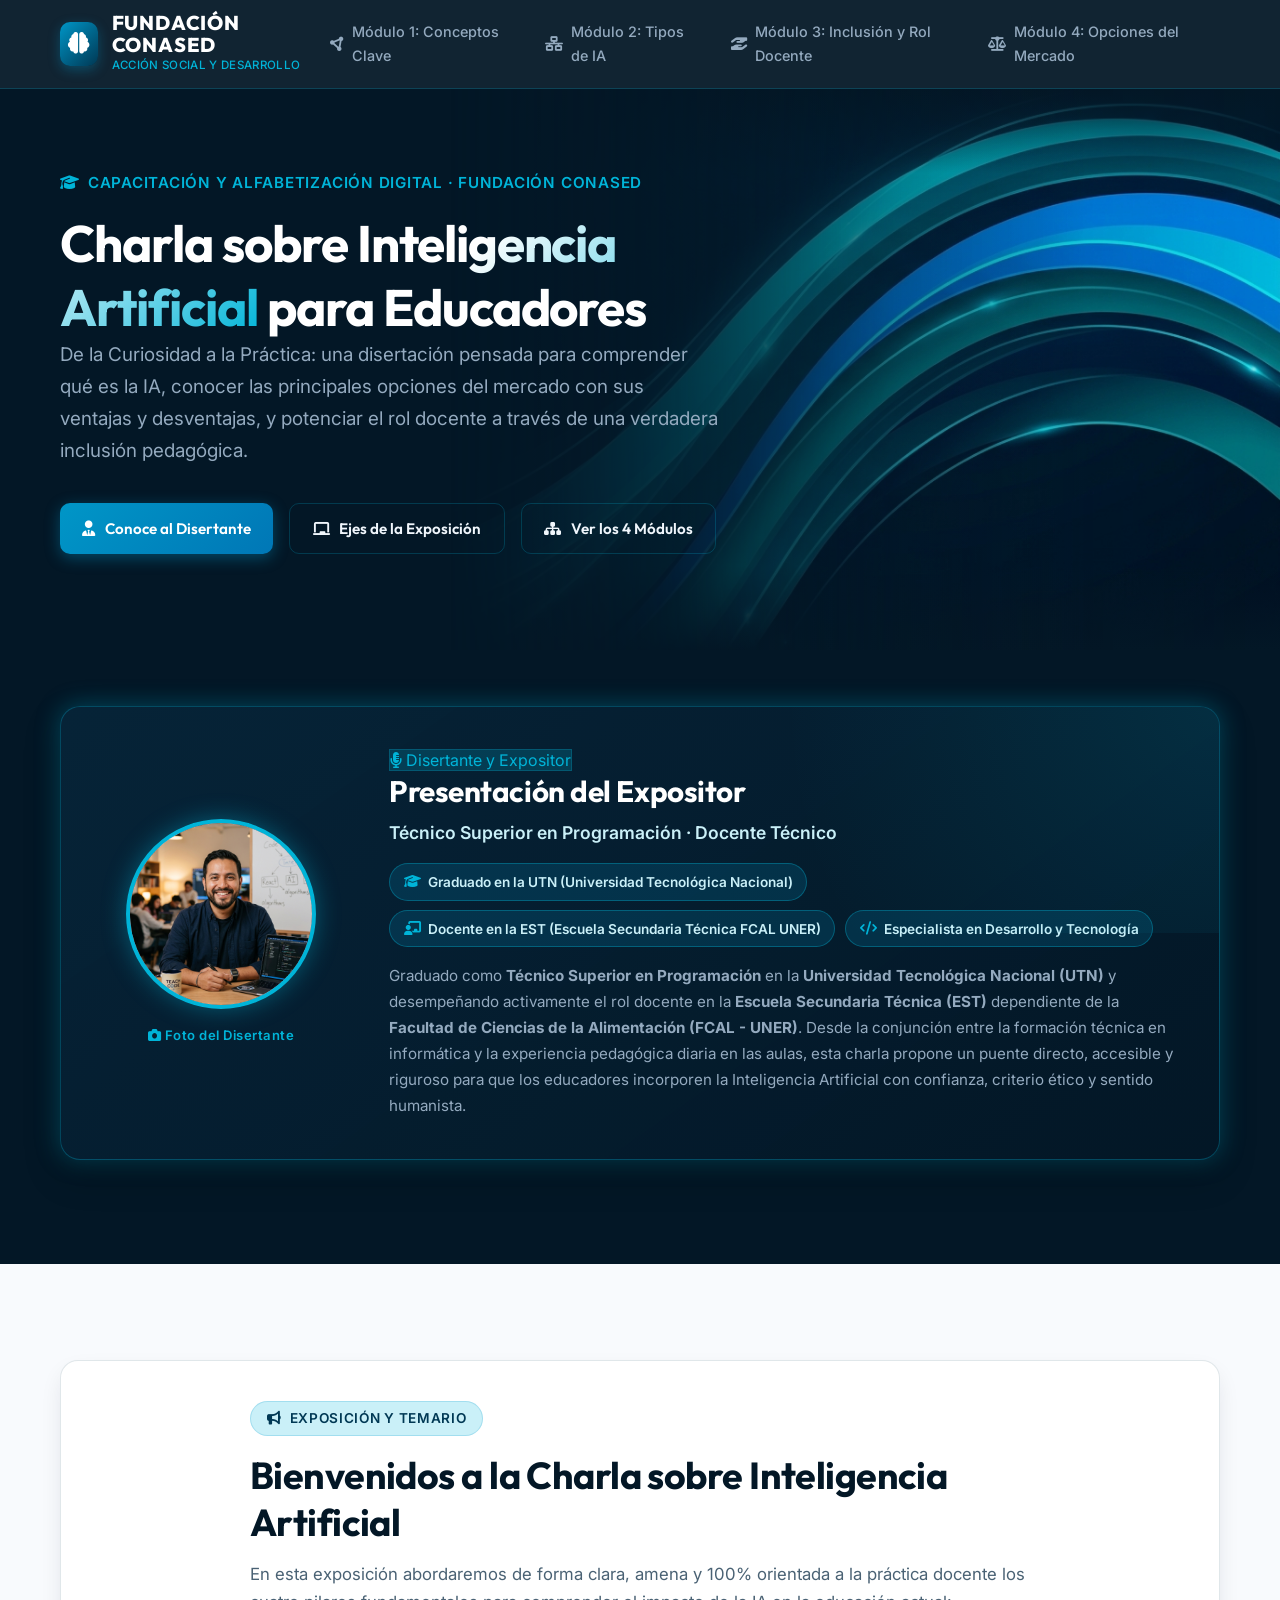
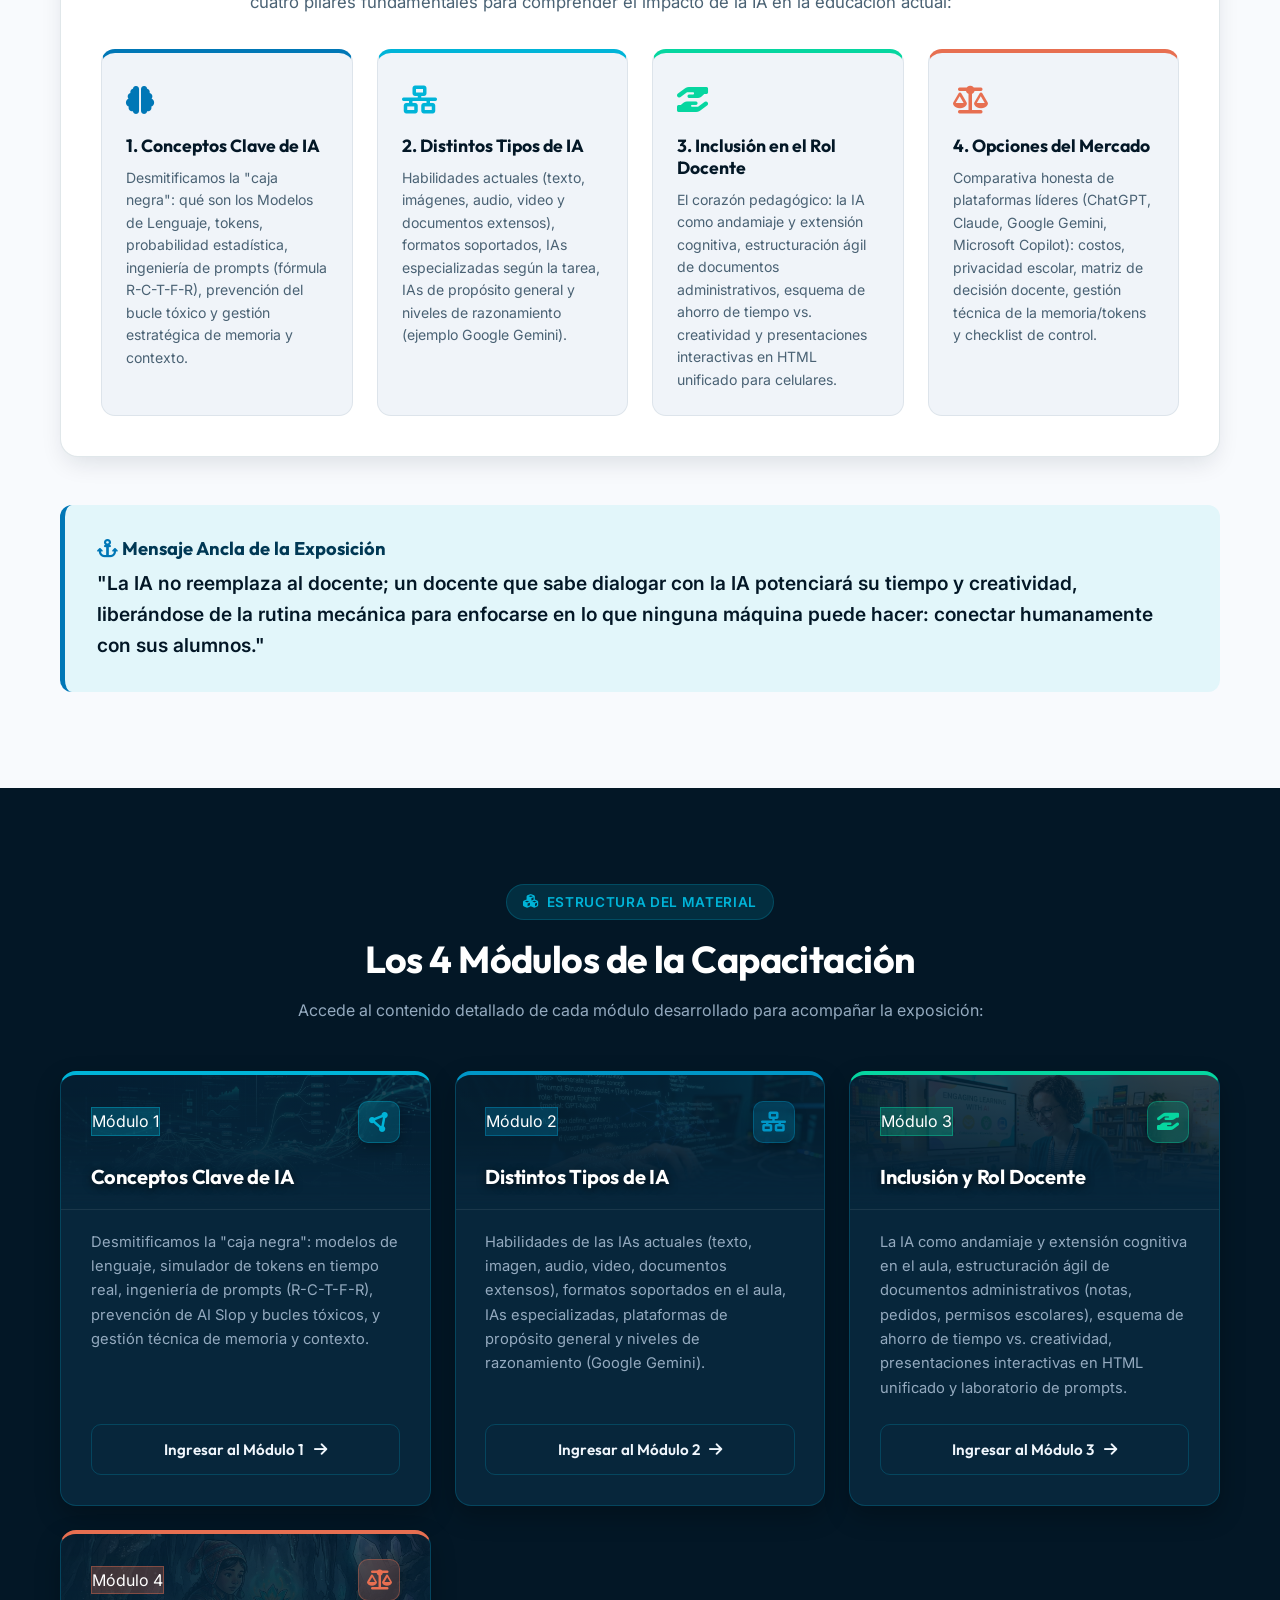
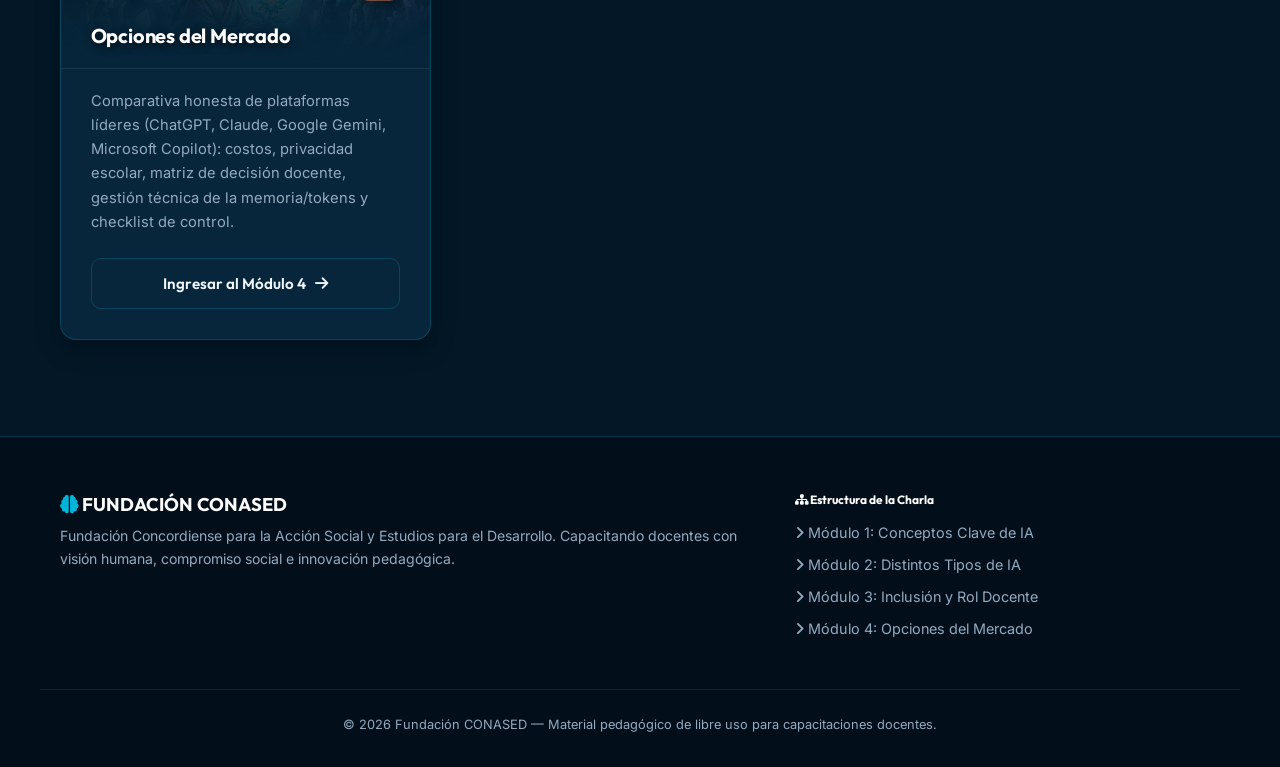
==== index.html @ 3853e62a "Initial commit: Conased Charlas IA - Plataforma y contenido de capacitacion docente" ====
<!DOCTYPE html>
<html lang="es">
<head>
  <meta charset="UTF-8">
  <meta name="viewport" content="width=device-width, initial-scale=1.0">
  <title>Charla sobre IA para Educadores | Fundación CONASED</title>
  <meta name="description" content="Charla sobre Inteligencia Artificial para Educadores: conceptos fundamentales, tipos de IA, opciones del mercado con ventajas y desventajas, y el rol docente en la inclusión digital.">
  
  <!-- Favicon SVG -->
  <link rel="icon" href="data:image/svg+xml,<svg xmlns=%22http://www.w3.org/2000/svg%22 viewBox=%220 0 100 100%22><text y=%22.9em%22 font-size=%2290%22>🧠</text></svg>">
  
  <!-- Font Awesome 6 -->
  <link rel="stylesheet" href="https://cdnjs.cloudflare.com/ajax/libs/font-awesome/6.5.1/css/all.min.css">
  
  <!-- Estilos Globales -->
  <link rel="stylesheet" href="css/styles.css">
</head>
<body>

  <!-- HEADER INSTITUCIONAL CONASED -->
  <header class="header-conased">
    <div class="container nav-wrapper">
      <a href="index.html" class="brand-conased" aria-label="Inicio Fundación CONASED">
        <div class="brand-logo-icon">
          <i class="fa-solid fa-brain"></i>
        </div>
        <div class="brand-text">
          <span class="brand-name">FUNDACIÓN CONASED</span>
          <span class="brand-sub">Acción Social y Desarrollo</span>
        </div>
      </a>

      <button class="mobile-nav-toggle" aria-label="Abrir menú de navegación" aria-expanded="false">
        <i class="fa-solid fa-bars"></i>
      </button>

      <nav>
        <ul class="nav-menu">
          <li>
            <a href="modulo1.html" class="nav-link">
              <i class="fa-solid fa-circle-nodes"></i> Módulo 1: Conceptos Clave
            </a>
          </li>
          <li>
            <a href="modulo2.html" class="nav-link">
              <i class="fa-solid fa-network-wired"></i> Módulo 2: Tipos de IA
            </a>
          </li>
          <li>
            <a href="modulo3.html" class="nav-link">
              <i class="fa-solid fa-hand-holding-hand"></i> Módulo 3: Inclusión y Rol Docente
            </a>
          </li>
          <li>
            <a href="modulo4.html" class="nav-link">
              <i class="fa-solid fa-scale-balanced"></i> Módulo 4: Opciones del Mercado
            </a>
          </li>
        </ul>
      </nav>
    </div>
  </header>

  <main>
    <!-- 1. HERO PRINCIPAL: BIENVENIDA A LA CHARLA SOBRE IA -->
    <section class="hero-section section-dark">
      <div class="hero-bg-fade" style="background-image: url('images/conased_hero_bg.jpg');" aria-hidden="true"></div>

      <div class="container">
        <div class="hero-content">
          <div class="tagline">
            <i class="fa-solid fa-graduation-cap"></i> Capacitación y Alfabetización Digital · Fundación CONASED
          </div>
          <h1>Charla sobre <span>Inteligencia Artificial</span> para Educadores</h1>
          <p class="lead">
            De la Curiosidad a la Práctica: una disertación pensada para comprender qué es la IA, conocer las principales opciones del mercado con sus ventajas y desventajas, y potenciar el rol docente a través de una verdadera inclusión pedagógica.
          </p>
          <div style="display: flex; gap: 1rem; flex-wrap: wrap;">
            <a href="#disertante" class="btn btn-primary">
              <i class="fa-solid fa-user-tie"></i> Conoce al Disertante
            </a>
            <a href="#bienvenida-charla" class="btn btn-outline">
              <i class="fa-solid fa-chalkboard"></i> Ejes de la Exposición
            </a>
            <a href="#modulos" class="btn btn-outline">
              <i class="fa-solid fa-sitemap"></i> Ver los 4 Módulos
            </a>
          </div>
        </div>
      </div>
    </section>

    <!-- 2. PRESENTACIÓN DEL DISERTANTE (SECCIÓN OSCURA / CONTRASTE ELEGANTE) -->
    <section id="disertante" class="section section-dark" style="padding-top: 3.5rem; padding-bottom: 3.5rem;">
      <div class="container">
        <div class="speaker-card">
          <div class="speaker-grid">
            <!-- Columna Izquierda: Avatar Circular con espacio para foto -->
            <div class="avatar-wrapper">
              <div class="avatar-circle">
                <!-- ======================================================= -->
                <!-- ESPACIO PARA FOTO: Guarda tu imagen como 'images/disertante.jpg' -->
                <!-- o actualiza la ruta en el atributo src de la etiqueta img -->
                <!-- ======================================================= -->
                <img src="images/disertante.jpg" alt="Foto del Disertante" class="avatar-img" onerror="this.style.display='none'; this.nextElementSibling.style.display='flex';">
                
                <!-- Fallback estilizado cuando aún no se ha colocado el archivo de foto -->
                <div class="avatar-placeholder" style="display: none;">
                  <i class="fa-solid fa-user-tie"></i>
                  <span>Tu Foto Aquí</span>
                </div>
              </div>
              <span style="font-size: 0.82rem; color: var(--conased-cyan-bright); font-weight: 600; letter-spacing: 0.5px;">
                <i class="fa-solid fa-camera"></i> Foto del Disertante
              </span>
            </div>

            <!-- Columna Derecha: Datos y Perfil Profesional -->
            <div>
              <span class="badge-tag" style="background: rgba(0, 180, 216, 0.2); color: var(--conased-cyan-bright); margin-bottom: 0.75rem;">
                <i class="fa-solid fa-microphone-lines"></i> Disertante y Expositor
              </span>
              <h2 style="color: #ffffff; font-size: 1.85rem; margin-bottom: 0.5rem;">
                Presentación del Expositor
              </h2>
              <p style="font-size: 1.1rem; color: #caf0f8; font-weight: 600; margin-bottom: 0.85rem;">
                Técnico Superior en Programación · Docente Técnico
              </p>

              <!-- Badges de credenciales -->
              <div class="speaker-badge-row">
                <span class="speaker-badge">
                  <i class="fa-solid fa-graduation-cap"></i> Graduado en la UTN (Universidad Tecnológica Nacional)
                </span>
                <span class="speaker-badge">
                  <i class="fa-solid fa-chalkboard-user"></i> Docente en la EST (Escuela Secundaria Técnica FCAL UNER)
                </span>
                <span class="speaker-badge">
                  <i class="fa-solid fa-code"></i> Especialista en Desarrollo y Tecnología
                </span>
              </div>

              <p style="color: var(--text-muted-light); font-size: 0.95rem; line-height: 1.7; margin-top: 1rem; margin-bottom: 0;">
                Graduado como <strong>Técnico Superior en Programación</strong> en la <strong>Universidad Tecnológica Nacional (UTN)</strong> y desempeñando activamente el rol docente en la <strong>Escuela Secundaria Técnica (EST)</strong> dependiente de la <strong>Facultad de Ciencias de la Alimentación (FCAL - UNER)</strong>. Desde la conjunción entre la formación técnica en informática y la experiencia pedagógica diaria en las aulas, esta charla propone un puente directo, accesible y riguroso para que los educadores incorporen la Inteligencia Artificial con confianza, criterio ético y sentido humanista.
              </p>
            </div>
          </div>
        </div>
      </div>
    </section>

    <!-- 3. PANEL DE BIENVENIDA A LA "CHARLA SOBRE IA" (SECCIÓN CLARA) -->
    <section id="bienvenida-charla" class="section section-light">
      <div class="container">
        <div class="welcome-panel">
          <div class="section-header" style="text-align: left; margin-bottom: 1.75rem;">
            <span class="badge-tag">
              <i class="fa-solid fa-bullhorn"></i> Exposición y Temario
            </span>
            <h2 style="color: var(--conased-navy-dark);">Bienvenidos a la Charla sobre Inteligencia Artificial</h2>
            <p class="text-muted" style="font-size: 1.05rem; line-height: 1.7;">
              En esta exposición abordaremos de forma clara, amena y 100% orientada a la práctica docente los cuatro pilares fundamentales para comprender el impacto de la IA en la educación actual:
            </p>
          </div>

          <!-- Los 4 Ejes de la Exposición -->
          <div class="welcome-pillars-grid">
            <!-- Pilar 1: Conceptos de IA -->
            <div class="welcome-pillar-card" style="border-top: 4px solid var(--conased-cyan-deep);">
              <div style="font-size: 1.75rem; color: var(--conased-cyan-deep); margin-bottom: 0.75rem;">
                <i class="fa-solid fa-brain"></i>
              </div>
              <h4>1. Conceptos Clave de IA</h4>
              <p>
                Desmitificamos la "caja negra": qué son los Modelos de Lenguaje, tokens, probabilidad estadística, ingeniería de prompts (fórmula R-C-T-F-R), prevención del bucle tóxico y gestión estratégica de memoria y contexto.
              </p>
            </div>

            <!-- Pilar 2: Tipos de IA -->
            <div class="welcome-pillar-card" style="border-top: 4px solid var(--conased-cyan-bright);">
              <div style="font-size: 1.75rem; color: var(--conased-cyan-bright); margin-bottom: 0.75rem;">
                <i class="fa-solid fa-network-wired"></i>
              </div>
              <h4>2. Distintos Tipos de IA</h4>
              <p>
                Habilidades actuales (texto, imágenes, audio, video y documentos extensos), formatos soportados, IAs especializadas según la tarea, IAs de propósito general y niveles de razonamiento (ejemplo Google Gemini).
              </p>
            </div>

            <!-- Pilar 3: Inclusión en el Rol Docente y en el Aula -->
            <div class="welcome-pillar-card" style="border-top: 4px solid var(--accent-emerald);">
              <div style="font-size: 1.75rem; color: var(--accent-emerald); margin-bottom: 0.75rem;">
                <i class="fa-solid fa-hand-holding-hand"></i>
              </div>
              <h4>3. Inclusión en el Rol Docente</h4>
              <p>
                El corazón pedagógico: la IA como andamiaje y extensión cognitiva, estructuración ágil de documentos administrativos, esquema de ahorro de tiempo vs. creatividad y presentaciones interactivas en HTML unificado para celulares.
              </p>
            </div>

            <!-- Pilar 4: Opciones del Mercado -->
            <div class="welcome-pillar-card" style="border-top: 4px solid var(--accent-amber);">
              <div style="font-size: 1.75rem; color: var(--accent-amber); margin-bottom: 0.75rem;">
                <i class="fa-solid fa-scale-balanced"></i>
              </div>
              <h4>4. Opciones del Mercado</h4>
              <p>
                Comparativa honesta de plataformas líderes (ChatGPT, Claude, Google Gemini, Microsoft Copilot): costos, privacidad escolar, matriz de decisión docente, gestión técnica de la memoria/tokens y checklist de control.
              </p>
            </div>
          </div>
        </div>

        <!-- Idea Fuerza / Mensaje Ancla -->
        <div style="background: var(--conased-ice); border-left: 5px solid var(--conased-cyan-deep); border-radius: 12px; padding: 2rem; margin-top: 2rem;">
          <h3 style="color: var(--conased-teal-deep); font-size: 1.15rem; margin-bottom: 0.5rem;">
            <i class="fa-solid fa-anchor" style="color: var(--conased-cyan-deep);"></i> Mensaje Ancla de la Exposición
          </h3>
          <blockquote style="font-size: 1.2rem; font-weight: 600; color: var(--conased-navy-dark); line-height: 1.6; margin: 0;">
            "La IA no reemplaza al docente; un docente que sabe dialogar con la IA potenciará su tiempo y creatividad, liberándose de la rutina mecánica para enfocarse en lo que ninguna máquina puede hacer: conectar humanamente con sus alumnos."
          </blockquote>
        </div>
      </div>
    </section>

    <!-- 4. RUTA FORMATIVA: LOS 4 MÓDULOS DE LA CAPACITACIÓN (SECCIÓN OSCURA) -->
    <section id="modulos" class="section section-dark">
      <div class="container">
        <div class="section-header">
          <span class="badge-tag">
            <i class="fa-solid fa-cubes"></i> Estructura del Material
          </span>
          <h2>Los 4 Módulos de la Capacitación</h2>
          <p class="text-muted">
            Accede al contenido detallado de cada módulo desarrollado para acompañar la exposición:
          </p>
        </div>

        <div class="cards-grid">
          <!-- Módulo 1 -->
          <div class="card" style="border-top: 4px solid var(--conased-cyan-bright); display: flex; flex-direction: column;">
            <div class="card-module-header">
              <div class="card-module-bg" style="background-image: url('images/ia_fundamentos_redes.jpg');" aria-hidden="true"></div>
              <div class="card-module-header-content">
                <div style="display: flex; justify-content: space-between; align-items: center; margin-bottom: 0.85rem;">
                  <span class="badge-tag" style="margin-bottom: 0; background: rgba(0, 180, 216, 0.25); border: 1px solid rgba(0, 180, 216, 0.4); color: #ffffff;">Módulo 1</span>
                  <div class="card-module-icon-box" style="background: rgba(0, 180, 216, 0.2); color: var(--conased-cyan-bright); border: 1px solid rgba(0, 180, 216, 0.35);">
                    <i class="fa-solid fa-circle-nodes"></i>
                  </div>
                </div>
                <h3>Conceptos Clave de IA</h3>
              </div>
            </div>
            <div style="display: flex; flex-direction: column; flex: 1;">
              <p class="text-muted" style="font-size: 0.92rem; flex: 1; line-height: 1.65; margin-bottom: 0;">
                Desmitificamos la "caja negra": modelos de lenguaje, simulador de tokens en tiempo real, ingeniería de prompts (R-C-T-F-R), prevención de AI Slop y bucles tóxicos, y gestión técnica de memoria y contexto.
              </p>
              <div style="margin-top: 1.5rem;">
                <a href="modulo1.html" class="btn btn-outline" style="width: 100%; justify-content: center;">
                  <span>Ingresar al Módulo 1</span>
                  <i class="fa-solid fa-arrow-right"></i>
                </a>
              </div>
            </div>
          </div>

          <!-- Módulo 2 -->
          <div class="card" style="border-top: 4px solid var(--conased-cyan); display: flex; flex-direction: column;">
            <div class="card-module-header">
              <div class="card-module-bg" style="background-image: url('images/prompting_teclado_concept.jpg');" aria-hidden="true"></div>
              <div class="card-module-header-content">
                <div style="display: flex; justify-content: space-between; align-items: center; margin-bottom: 0.85rem;">
                  <span class="badge-tag" style="margin-bottom: 0; background: rgba(0, 150, 199, 0.25); border: 1px solid rgba(0, 150, 199, 0.4); color: #ffffff;">Módulo 2</span>
                  <div class="card-module-icon-box" style="background: rgba(0, 150, 199, 0.2); color: var(--conased-cyan); border: 1px solid rgba(0, 150, 199, 0.35);">
                    <i class="fa-solid fa-network-wired"></i>
                  </div>
                </div>
                <h3>Distintos Tipos de IA</h3>
              </div>
            </div>
            <div style="display: flex; flex-direction: column; flex: 1;">
              <p class="text-muted" style="font-size: 0.92rem; flex: 1; line-height: 1.65; margin-bottom: 0;">
                Habilidades de las IAs actuales (texto, imagen, audio, video, documentos extensos), formatos soportados en el aula, IAs especializadas, plataformas de propósito general y niveles de razonamiento (Google Gemini).
              </p>
              <div style="margin-top: 1.5rem;">
                <a href="modulo2.html" class="btn btn-outline" style="width: 100%; justify-content: center;">
                  <span>Ingresar al Módulo 2</span>
                  <i class="fa-solid fa-arrow-right"></i>
                </a>
              </div>
            </div>
          </div>

          <!-- Módulo 3 -->
          <div class="card" style="border-top: 4px solid var(--accent-emerald); display: flex; flex-direction: column;">
            <div class="card-module-header">
              <div class="card-module-bg" style="background-image: url('images/docente_asistente_ia.jpg');" aria-hidden="true"></div>
              <div class="card-module-header-content">
                <div style="display: flex; justify-content: space-between; align-items: center; margin-bottom: 0.85rem;">
                  <span class="badge-tag" style="margin-bottom: 0; background: rgba(6, 214, 160, 0.25); border: 1px solid rgba(6, 214, 160, 0.4); color: #ffffff;">Módulo 3</span>
                  <div class="card-module-icon-box" style="background: rgba(6, 214, 160, 0.2); color: var(--accent-emerald); border: 1px solid rgba(6, 214, 160, 0.35);">
                    <i class="fa-solid fa-hand-holding-hand"></i>
                  </div>
                </div>
                <h3>Inclusión y Rol Docente</h3>
              </div>
            </div>
            <div style="display: flex; flex-direction: column; flex: 1;">
              <p class="text-muted" style="font-size: 0.92rem; flex: 1; line-height: 1.65; margin-bottom: 0;">
                La IA como andamiaje y extensión cognitiva en el aula, estructuración ágil de documentos administrativos (notas, pedidos, permisos escolares), esquema de ahorro de tiempo vs. creatividad, presentaciones interactivas en HTML unificado y laboratorio de prompts.
              </p>
              <div style="margin-top: 1.5rem;">
                <a href="modulo3.html" class="btn btn-outline" style="width: 100%; justify-content: center;">
                  <span>Ingresar al Módulo 3</span>
                  <i class="fa-solid fa-arrow-right"></i>
                </a>
              </div>
            </div>
          </div>

          <!-- Módulo 4 -->
          <div class="card" style="border-top: 4px solid var(--accent-amber); display: flex; flex-direction: column;">
            <div class="card-module-header">
              <div class="card-module-bg" style="background-image: url('images/taller_arte_personaje.jpg');" aria-hidden="true"></div>
              <div class="card-module-header-content">
                <div style="display: flex; justify-content: space-between; align-items: center; margin-bottom: 0.85rem;">
                  <span class="badge-tag" style="margin-bottom: 0; background: rgba(231, 111, 81, 0.25); border: 1px solid rgba(231, 111, 81, 0.4); color: #ffffff;">Módulo 4</span>
                  <div class="card-module-icon-box" style="background: rgba(231, 111, 81, 0.2); color: var(--accent-amber); border: 1px solid rgba(231, 111, 81, 0.35);">
                    <i class="fa-solid fa-scale-balanced"></i>
                  </div>
                </div>
                <h3>Opciones del Mercado</h3>
              </div>
            </div>
            <div style="display: flex; flex-direction: column; flex: 1;">
              <p class="text-muted" style="font-size: 0.92rem; flex: 1; line-height: 1.65; margin-bottom: 0;">
                Comparativa honesta de plataformas líderes (ChatGPT, Claude, Google Gemini, Microsoft Copilot): costos, privacidad escolar, matriz de decisión docente, gestión técnica de la memoria/tokens y checklist de control.
              </p>
              <div style="margin-top: 1.5rem;">
                <a href="modulo4.html" class="btn btn-outline" style="width: 100%; justify-content: center;">
                  <span>Ingresar al Módulo 4</span>
                  <i class="fa-solid fa-arrow-right"></i>
                </a>
              </div>
            </div>
          </div>
        </div>
      </div>
    </section>

  </main>

  <!-- FOOTER INSTITUCIONAL -->
  <footer class="footer-conased">
    <div class="container footer-grid">
      <div class="footer-brand">
        <h4><i class="fa-solid fa-brain" style="color: var(--conased-cyan-bright);"></i> FUNDACIÓN CONASED</h4>
        <p style="font-size: 0.88rem; margin-top: 0.5rem;">
          Fundación Concordiense para la Acción Social y Estudios para el Desarrollo. Capacitando docentes con visión humana, compromiso social e innovación pedagógica.
        </p>
      </div>
      <div>
        <h5 style="color: #ffffff; margin-bottom: 0.85rem;"><i class="fa-solid fa-sitemap"></i> Estructura de la Charla</h5>
        <ul class="footer-links">
          <li><a href="modulo1.html"><i class="fa-solid fa-angle-right"></i> Módulo 1: Conceptos Clave de IA</a></li>
          <li><a href="modulo2.html"><i class="fa-solid fa-angle-right"></i> Módulo 2: Distintos Tipos de IA</a></li>
          <li><a href="modulo3.html"><i class="fa-solid fa-angle-right"></i> Módulo 3: Inclusión y Rol Docente</a></li>
          <li><a href="modulo4.html"><i class="fa-solid fa-angle-right"></i> Módulo 4: Opciones del Mercado</a></li>
        </ul>
      </div>
    </div>
    <div class="container footer-bottom">
      <p style="margin-bottom: 0;">&copy; 2026 Fundación CONASED — Material pedagógico de libre uso para capacitaciones docentes.</p>
    </div>
  </footer>

  <script src="js/app.js"></script>
</body>
</html>
---- css/styles.css ----
/* ==========================================================================
   FUNDACIÓN CONASED - Inteligencia Artificial para Educadores
   Sistema de Diseño CSS Mobile-First y Paleta Institucional
   ========================================================================== */

@import url('https://fonts.googleapis.com/css2?family=Inter:wght@300;400;500;600;700&family=Outfit:wght@400;500;600;700;800&display=swap');

/* --- 1. Variables y Tokens de Diseño --- */
:root {
  /* Paleta Institucional CONASED extraída de portada Calaméo */
  --conased-navy-dark: #031726;
  --conased-navy-medium: #07263b;
  --conased-teal-deep: #003854;
  --conased-cyan-deep: #0077b6;
  --conased-cyan: #0096c7;
  --conased-cyan-bright: #00b4d8;
  --conased-cyan-light: #caf0f8;
  --conased-ice: #e2f6fa;

  /* Fondos y Superficies */
  --bg-light: #f8fafd;
  --surface-light: #ffffff;
  --surface-light-card: #f0f4f9;

  /* Tipografía y Textos */
  --text-dark: #052338;
  --text-muted-dark: #4a6274;
  --text-light: #f0f6fc;
  --text-muted-light: #94aabf;

  /* Bordes y Sombras */
  --border-dark: rgba(0, 180, 216, 0.22);
  --border-light: rgba(0, 56, 84, 0.12);
  --shadow-sm: 0 4px 6px -1px rgba(0, 0, 0, 0.08);
  --shadow-md: 0 10px 25px -5px rgba(3, 23, 38, 0.12);
  --shadow-lg: 0 20px 35px -10px rgba(3, 23, 38, 0.25);
  --shadow-glow: 0 0 25px rgba(0, 180, 216, 0.35);

  /* Acentos de Alerta y Acierto Pedagógico */
  --accent-amber: #e76f51;
  --accent-amber-bg: rgba(231, 111, 81, 0.12);
  --accent-emerald: #06d6a0;
  --accent-emerald-bg: rgba(6, 214, 160, 0.12);
  --accent-purple: #7209b7;

  /* Tipografías */
  --font-heading: 'Outfit', -apple-system, BlinkMacSystemFont, 'Segoe UI', Roboto, sans-serif;
  --font-body: 'Inter', -apple-system, BlinkMacSystemFont, 'Segoe UI', Roboto, sans-serif;

  /* Transiciones */
  --transition-fast: 0.2s ease;
  --transition-smooth: 0.35s cubic-bezier(0.16, 1, 0.3, 1);
}

/* --- 2. Reseteo y Base Mobile-First --- */
*, *::before, *::after {
  box-sizing: border-box;
  margin: 0;
  padding: 0;
}

html {
  font-size: 16px;
  scroll-behavior: smooth;
  -webkit-text-size-adjust: 100%;
}

body {
  font-family: var(--font-body);
  color: var(--text-dark);
  background-color: var(--bg-light);
  line-height: 1.65;
  overflow-x: hidden;
}

img {
  max-width: 100%;
  height: auto;
  display: block;
}

a {
  color: var(--conased-cyan);
  text-decoration: none;
  transition: color var(--transition-fast);
}

a:hover {
  color: var(--conased-cyan-bright);
}

/* --- 3. Tipografía Fluida --- */
h1, h2, h3, h4, h5, h6 {
  font-family: var(--font-heading);
  font-weight: 700;
  line-height: 1.25;
}

h1 {
  font-size: clamp(2rem, 5vw, 3.2rem);
  letter-spacing: -0.02em;
}

h2 {
  font-size: clamp(1.65rem, 3.8vw, 2.35rem);
  letter-spacing: -0.015em;
  margin-bottom: 0.85rem;
}

h3 {
  font-size: clamp(1.25rem, 2.5vw, 1.6rem);
  margin-bottom: 0.5rem;
}

p {
  margin-bottom: 1rem;
}

/* --- 4. Layout y Secciones Alternadas --- */
.container {
  width: 100%;
  max-width: 1200px;
  margin: 0 auto;
  padding: 0 1.25rem;
}

.section {
  padding: 4rem 0;
  position: relative;
}

@media (min-width: 768px) {
  .section {
    padding: 6rem 0;
  }
}

/* Secciones Claras */
.section-light {
  background-color: var(--bg-light);
  color: var(--text-dark);
}

.section-light .section-header .subtitle {
  color: var(--conased-teal-deep);
}

.section-light .text-muted {
  color: var(--text-muted-dark);
}

/* Secciones Oscuras */
.section-dark {
  background-color: var(--conased-navy-dark);
  color: var(--text-light);
}

.section-dark .section-header .subtitle {
  color: var(--conased-cyan-bright);
}

.section-dark .text-muted {
  color: var(--text-muted-light);
}

.section-dark h1, 
.section-dark h2, 
.section-dark h3 {
  color: #ffffff;
}

/* Encabezados de Sección */
.section-header {
  text-align: center;
  max-width: 780px;
  margin: 0 auto 3rem auto;
}

.section-header .badge-tag {
  display: inline-flex;
  align-items: center;
  gap: 0.5rem;
  padding: 0.35rem 1rem;
  border-radius: 9999px;
  font-size: 0.85rem;
  font-weight: 600;
  letter-spacing: 0.05em;
  text-transform: uppercase;
  margin-bottom: 1rem;
}

.section-dark .badge-tag {
  background: rgba(0, 180, 216, 0.15);
  color: var(--conased-cyan-bright);
  border: 1px solid var(--border-dark);
}

.section-light .badge-tag {
  background: var(--conased-cyan-light);
  color: var(--conased-teal-deep);
  border: 1px solid rgba(0, 150, 199, 0.2);
}

/* --- 5. Header Institucional CONASED --- */
.header-conased {
  position: sticky;
  top: 0;
  z-index: 1000;
  background: rgba(3, 23, 38, 0.94);
  backdrop-filter: blur(12px);
  border-bottom: 1px solid var(--border-dark);
  padding: 0.75rem 0;
  transition: all var(--transition-smooth);
}

.nav-wrapper {
  display: flex;
  align-items: center;
  justify-content: space-between;
}

.brand-conased {
  display: flex;
  align-items: center;
  gap: 0.85rem;
  text-decoration: none;
}

.brand-logo-icon {
  width: 44px;
  height: 44px;
  border-radius: 10px;
  background: linear-gradient(135deg, var(--conased-cyan) 0%, var(--conased-teal-deep) 100%);
  display: flex;
  align-items: center;
  justify-content: center;
  color: #ffffff;
  font-size: 1.35rem;
  box-shadow: 0 4px 12px rgba(0, 150, 199, 0.35);
}

.brand-text {
  display: flex;
  flex-direction: column;
}

.brand-name {
  font-family: var(--font-heading);
  font-weight: 800;
  font-size: 1.25rem;
  letter-spacing: 0.04em;
  color: #ffffff;
  line-height: 1.1;
}

.brand-sub {
  font-size: 0.72rem;
  color: var(--conased-cyan-bright);
  font-weight: 500;
  letter-spacing: 0.03em;
  text-transform: uppercase;
}

/* Navegación y Enlaces de Módulos */
.nav-menu {
  display: flex;
  align-items: center;
  gap: 0.5rem;
  list-style: none;
}

.nav-link {
  display: inline-flex;
  align-items: center;
  gap: 0.5rem;
  padding: 0.5rem 0.85rem;
  border-radius: 8px;
  font-size: 0.9rem;
  font-weight: 500;
  color: var(--text-muted-light);
  transition: all var(--transition-fast);
}

.nav-link:hover {
  color: #ffffff;
  background: rgba(0, 180, 216, 0.12);
}

.nav-link.active {
  color: #ffffff;
  background: var(--conased-teal-deep);
  border: 1px solid var(--conased-cyan);
  font-weight: 600;
  box-shadow: 0 2px 8px rgba(0, 150, 199, 0.25);
}

/* Toggle Móvil */
.mobile-nav-toggle {
  display: none;
  background: none;
  border: 1px solid var(--border-dark);
  color: #ffffff;
  font-size: 1.25rem;
  width: 42px;
  height: 42px;
  border-radius: 8px;
  cursor: pointer;
  align-items: center;
  justify-content: center;
}

@media (max-width: 1040px) {
  .mobile-nav-toggle {
    display: flex;
  }

  .nav-menu {
    position: absolute;
    top: 100%;
    left: 0;
    right: 0;
    background: var(--conased-navy-dark);
    border-bottom: 1px solid var(--border-dark);
    flex-direction: column;
    align-items: stretch;
    padding: 1rem 1.25rem;
    gap: 0.75rem;
    display: none;
    box-shadow: var(--shadow-lg);
  }

  .nav-menu.open {
    display: flex;
  }
}

/* --- 6. Botones y Elementos de Navegación --- */
.btn {
  display: inline-flex;
  align-items: center;
  justify-content: center;
  gap: 0.6rem;
  padding: 0.75rem 1.4rem;
  border-radius: 10px;
  font-family: var(--font-heading);
  font-weight: 600;
  font-size: 0.95rem;
  cursor: pointer;
  transition: all var(--transition-smooth);
  border: none;
  text-decoration: none;
}

.btn-primary {
  background: linear-gradient(135deg, var(--conased-cyan) 0%, var(--conased-cyan-deep) 100%);
  color: #ffffff;
  box-shadow: 0 4px 15px rgba(0, 150, 199, 0.4);
}

.btn-primary:hover {
  background: linear-gradient(135deg, var(--conased-cyan-bright) 0%, var(--conased-cyan) 100%);
  transform: translateY(-2px);
  color: #ffffff;
  box-shadow: 0 6px 20px rgba(0, 180, 216, 0.5);
}

.btn-outline {
  background: transparent;
  color: var(--text-light);
  border: 1px solid var(--border-dark);
}

.btn-outline:hover {
  background: rgba(0, 180, 216, 0.15);
  border-color: var(--conased-cyan);
  color: #ffffff;
}

.module-nav-footer {
  display: flex;
  flex-direction: column;
  gap: 1rem;
  margin-top: 3.5rem;
  padding-top: 2rem;
  border-top: 1px solid rgba(0, 180, 216, 0.15);
}

@media (min-width: 600px) {
  .module-nav-footer {
    flex-direction: row;
    justify-content: space-between;
    align-items: center;
  }
}

/* --- 7. Hero Section con Fondo Integrado y Fade Progresivo --- */
.hero-section {
  position: relative;
  background-color: var(--conased-navy-dark);
  color: var(--text-light);
  padding: 5rem 0 6rem 0;
  overflow: hidden;
}

/* Imagen de fondo posicionada a la derecha con fade progresivo */
.hero-bg-fade {
  position: absolute;
  top: 0;
  right: 0;
  bottom: 0;
  width: 100%;
  height: 100%;
  background-size: cover;
  background-position: right center;
  background-repeat: no-repeat;
  z-index: 1;
  pointer-events: none;
  /* Efecto fade progresivo de derecha a izquierda comenzando aproximadamente en el 50% */
  -webkit-mask-image: linear-gradient(to right, transparent 0%, transparent 35%, rgba(0, 0, 0, 0.4) 50%, rgba(0, 0, 0, 0.85) 70%, black 100%);
  mask-image: linear-gradient(to right, transparent 0%, transparent 35%, rgba(0, 0, 0, 0.4) 50%, rgba(0, 0, 0, 0.85) 70%, black 100%);
  opacity: 0.92;
}

/* Capa complementaria para asegurar fusión perfecta con el azul marino institucional */
.hero-bg-fade::after {
  content: '';
  position: absolute;
  inset: 0;
  background: linear-gradient(to right, var(--conased-navy-dark) 25%, rgba(3, 23, 38, 0.7) 50%, transparent 85%),
              linear-gradient(to bottom, var(--conased-navy-dark) 0%, transparent 15%, transparent 85%, var(--conased-navy-dark) 100%);
}

@media (max-width: 768px) {
  .hero-bg-fade {
    opacity: 0.25;
    background-position: center center;
    -webkit-mask-image: linear-gradient(to bottom, rgba(0, 0, 0, 0.8), transparent);
    mask-image: linear-gradient(to bottom, rgba(0, 0, 0, 0.8), transparent);
  }
}

/* Sección con imagen de fondo ambiental */
.section-has-bg {
  position: relative;
  overflow: hidden;
}

.section-has-bg .container {
  position: relative;
  z-index: 2;
}

/* Imagen de fondo con suavizado fade out angulado (inclinación) de derecha a izquierda */
.section-bg-fade-angled {
  position: absolute;
  top: 0;
  right: 0;
  bottom: 0;
  width: 100%;
  height: 100%;
  background-size: cover;
  background-position: right center;
  background-repeat: no-repeat;
  z-index: 1;
  pointer-events: none;
  opacity: 0.88;
  /* Máscara con barrido angulado / inclinado (115deg) de derecha a izquierda hacia el fondo */
  -webkit-mask-image: linear-gradient(115deg, transparent 0%, transparent 26%, rgba(0, 0, 0, 0.35) 48%, rgba(0, 0, 0, 0.85) 72%, black 100%);
  mask-image: linear-gradient(115deg, transparent 0%, transparent 26%, rgba(0, 0, 0, 0.35) 48%, rgba(0, 0, 0, 0.85) 72%, black 100%);
}

/* Capa de degradado complementaria con barrido angulado al color de fondo institucional */
.section-bg-fade-angled::after {
  content: '';
  position: absolute;
  inset: 0;
  background: 
    linear-gradient(115deg, var(--conased-navy-dark) 22%, rgba(3, 23, 38, 0.82) 46%, rgba(3, 23, 38, 0.35) 70%, transparent 92%),
    linear-gradient(to bottom, var(--conased-navy-dark) 0%, transparent 12%, transparent 88%, var(--conased-navy-dark) 100%);
}

#cotidiana .card,
#especialidades-ia .card,
#taller-arte .workshop-case-card,
#guia-html-interactivo .card {
  background: rgba(7, 38, 59, 0.82);
  backdrop-filter: blur(12px);
  -webkit-backdrop-filter: blur(12px);
  border: 1px solid rgba(0, 180, 216, 0.22);
}

#cotidiana .card:hover,
#especialidades-ia .card:hover,
#taller-arte .workshop-case-card:hover,
#guia-html-interactivo .card:hover {
  background: rgba(7, 38, 59, 0.94);
  border-color: var(--conased-cyan-bright);
}

@media (max-width: 992px) {
  .section-bg-fade-angled {
    opacity: 0.38;
    background-position: center right;
    -webkit-mask-image: linear-gradient(130deg, transparent 0%, rgba(0, 0, 0, 0.45) 45%, black 100%);
    mask-image: linear-gradient(130deg, transparent 0%, rgba(0, 0, 0, 0.45) 45%, black 100%);
  }
}

@media (max-width: 768px) {
  .section-bg-fade-angled {
    opacity: 0.22;
    background-position: center;
    -webkit-mask-image: linear-gradient(to bottom, rgba(0, 0, 0, 0.7), transparent);
    mask-image: linear-gradient(to bottom, rgba(0, 0, 0, 0.7), transparent);
  }
}

.hero-content {
  position: relative;
  z-index: 2;
  max-width: 750px;
}

.hero-content .tagline {
  display: inline-flex;
  align-items: center;
  gap: 0.5rem;
  color: var(--conased-cyan-bright);
  font-weight: 600;
  font-size: 0.95rem;
  text-transform: uppercase;
  letter-spacing: 0.05em;
  margin-bottom: 1rem;
}

.hero-content h1 span {
  background: linear-gradient(135deg, #ffffff 30%, var(--conased-cyan-bright) 100%);
  -webkit-background-clip: text;
  -webkit-text-fill-color: transparent;
}

.hero-content .lead {
  font-size: 1.18rem;
  color: var(--text-muted-light);
  margin-bottom: 2.25rem;
  max-width: 660px;
  line-height: 1.7;
}

/* --- 8. Tarjetas y Grillas --- */
.cards-grid {
  display: grid;
  grid-template-columns: 1fr;
  gap: 1.5rem;
}

@media (min-width: 600px) {
  .cards-grid {
    grid-template-columns: repeat(auto-fit, minmax(280px, 1fr));
  }
}

.card {
  border-radius: 16px;
  padding: 1.85rem;
  transition: all var(--transition-smooth);
  position: relative;
  overflow: hidden;
}

/* Tarjeta en sección clara */
.section-light .card {
  background: var(--surface-light);
  border: 1px solid var(--border-light);
  box-shadow: var(--shadow-md);
}

.section-light .card:hover {
  transform: translateY(-4px);
  box-shadow: var(--shadow-lg);
  border-color: var(--conased-cyan);
}

/* Tarjeta en sección oscura */
.section-dark .card {
  background: var(--conased-navy-medium);
  border: 1px solid var(--border-dark);
  box-shadow: 0 10px 25px rgba(0, 0, 0, 0.25);
}

.section-dark .card:hover {
  transform: translateY(-4px);
  border-color: var(--conased-cyan-bright);
  box-shadow: 0 15px 35px rgba(0, 180, 216, 0.18);
}

.card-icon-box {
  width: 52px;
  height: 52px;
  border-radius: 12px;
  display: flex;
  align-items: center;
  justify-content: center;
  font-size: 1.4rem;
  margin-bottom: 1.25rem;
}

.section-dark .card-icon-box {
  background: rgba(0, 180, 216, 0.15);
  color: var(--conased-cyan-bright);
  border: 1px solid var(--border-dark);
}

.section-light .card-icon-box {
  background: var(--conased-cyan-light);
  color: var(--conased-teal-deep);
}

/* Cabecera visual con fondo suavizado y filtro transparente para tarjetas de módulos en index */
.card-module-header {
  position: relative;
  margin: -1.85rem -1.85rem 1.25rem -1.85rem;
  padding: 1.6rem 1.85rem 1.25rem 1.85rem;
  overflow: hidden;
  border-bottom: 1px solid rgba(255, 255, 255, 0.08);
  min-height: 135px;
  display: flex;
  flex-direction: column;
  justify-content: space-between;
}

.card-module-bg {
  position: absolute;
  inset: 0;
  background-size: cover;
  background-position: center 30%;
  background-repeat: no-repeat;
  z-index: 1;
  pointer-events: none;
  opacity: 0.36;
  transition: transform 0.5s cubic-bezier(0.4, 0, 0.2, 1), opacity 0.5s ease;
  -webkit-mask-image: linear-gradient(to bottom, rgba(0, 0, 0, 1) 0%, rgba(0, 0, 0, 0.85) 50%, rgba(0, 0, 0, 0.2) 85%, transparent 100%);
  mask-image: linear-gradient(to bottom, rgba(0, 0, 0, 1) 0%, rgba(0, 0, 0, 0.85) 50%, rgba(0, 0, 0, 0.2) 85%, transparent 100%);
}

.card-module-bg::after {
  content: '';
  position: absolute;
  inset: 0;
  background: linear-gradient(to bottom, rgba(2, 18, 30, 0.45) 0%, rgba(3, 23, 38, 0.75) 60%, var(--conased-navy-medium) 100%),
              linear-gradient(to right, rgba(2, 18, 30, 0.5) 0%, transparent 60%);
}

.card:hover .card-module-bg {
  transform: scale(1.06);
  opacity: 0.55;
}

.card-module-header-content {
  position: relative;
  z-index: 2;
  display: flex;
  flex-direction: column;
  height: 100%;
  justify-content: space-between;
}

.card-module-icon-box {
  width: 42px;
  height: 42px;
  border-radius: 10px;
  display: flex;
  align-items: center;
  justify-content: center;
  font-size: 1.25rem;
  backdrop-filter: blur(8px);
  -webkit-backdrop-filter: blur(8px);
  box-shadow: 0 4px 12px rgba(0, 0, 0, 0.3);
  transition: transform var(--transition-smooth);
}

.card:hover .card-module-icon-box {
  transform: scale(1.1) rotate(4deg);
}

.card-module-header-content h3 {
  color: #ffffff;
  margin-bottom: 0;
  font-size: 1.25rem;
  font-weight: 700;
  letter-spacing: -0.01em;
  text-shadow: 0 2px 8px rgba(0, 0, 0, 0.75);
}

/* Caja de ilustración dentro de tarjetas */
.card-illustration-box {
  border-radius: 12px;
  overflow: hidden;
  margin: 1rem 0 1.25rem 0;
  border: 1px solid rgba(0, 56, 84, 0.1);
  box-shadow: 0 4px 12px rgba(3, 23, 38, 0.08);
  background: var(--surface-light-card);
}

.card-illustration-box img {
  width: 100%;
  aspect-ratio: 16 / 9;
  object-fit: cover;
  display: block;
  transition: transform var(--transition-smooth);
}

.card:hover .card-illustration-box img {
  transform: scale(1.03);
}

/* Tarjetas de Contraste (Mal Uso vs Buen Uso / No es vs Sí es) */
.card-verdict {
  border-left: 5px solid transparent;
}

.card-verdict.bad {
  border-left-color: var(--accent-amber);
}

.card-verdict.good {
  border-left-color: var(--accent-emerald);
}

.verdict-header {
  display: flex;
  align-items: center;
  gap: 0.6rem;
  font-weight: 700;
  font-size: 1.05rem;
  margin-bottom: 0.75rem;
}

.card-verdict.bad .verdict-header {
  color: var(--accent-amber);
}

.card-verdict.good .verdict-header {
  color: var(--accent-emerald);
}

/* --- 9. TÉCNICA CSS AVANZADA: Split Blur + Solid Tilted Card --- */
.split-blur-section {
  position: relative;
  background-color: var(--conased-navy-dark);
  overflow: hidden;
  padding: 6rem 0;
}

/* Contenedor de fondo partido con blur */
.split-bg-container {
  position: absolute;
  inset: 0;
  display: flex;
  z-index: 1;
  pointer-events: none;
}

.split-bg-half {
  flex: 1;
  height: 100%;
  position: relative;
  overflow: hidden;
}

.split-bg-half img {
  position: absolute;
  top: 0;
  width: 200%;
  height: 100%;
  object-fit: cover;
  object-position: center;
}

/* Mitad izquierda: nítida */
.split-bg-left img {
  left: 0;
  filter: brightness(0.65) saturate(1.1);
}

/* Mitad derecha: borrosa con blur */
.split-bg-right img {
  left: -100%;
  filter: blur(14px) brightness(0.4) saturate(1.3);
  transform: scale(1.08); /* Evita bordes blancos del blur */
}

/* Divisor luminoso al medio */
.split-bg-divider {
  position: absolute;
  top: 0;
  bottom: 0;
  left: 50%;
  width: 2px;
  background: linear-gradient(to bottom, transparent, var(--conased-cyan-bright), var(--conased-cyan), transparent);
  box-shadow: 0 0 16px var(--conased-cyan-bright);
  z-index: 2;
}

/* Tarjeta Inclinada Sólida (Rotate) */
.tilted-card-wrapper {
  position: relative;
  z-index: 5;
  max-width: 820px;
  margin: 0 auto;
  padding: 1rem;
}

.tilted-card-solid {
  background: #003854; /* Fondo sólido institucional */
  border: 2px solid var(--conased-cyan-bright);
  border-radius: 20px;
  padding: 2.75rem 2.25rem;
  box-shadow: 0 30px 60px rgba(0, 0, 0, 0.65), 0 0 30px rgba(0, 180, 216, 0.25);
  /* INCLINACIÓN AVANZADA */
  transform: rotate(-2.5deg);
  transition: transform var(--transition-smooth), box-shadow var(--transition-smooth);
}

.tilted-card-solid:hover {
  transform: rotate(-1.5deg) scale(1.01);
  box-shadow: 0 35px 70px rgba(0, 0, 0, 0.75), 0 0 40px rgba(0, 180, 216, 0.4);
}

/* Contra-rotación para que el texto quede 100% horizontal y legible */
.tilted-content-counter {
  transform: rotate(2.5deg);
}

.tilted-card-badge {
  display: inline-flex;
  align-items: center;
  gap: 0.5rem;
  background: rgba(0, 180, 216, 0.25);
  color: var(--conased-cyan-bright);
  padding: 0.4rem 1rem;
  border-radius: 9999px;
  font-weight: 700;
  font-size: 0.85rem;
  text-transform: uppercase;
  letter-spacing: 0.05em;
  margin-bottom: 1.25rem;
  border: 1px solid var(--conased-cyan);
}

/* --- 10. Simulador Interactivo de Tokens --- */
.token-simulator-card {
  background: var(--conased-navy-medium);
  border: 1px solid var(--border-dark);
  border-radius: 18px;
  padding: 2rem;
  box-shadow: var(--shadow-lg);
}

.token-input-area {
  width: 100%;
  min-height: 110px;
  background: rgba(3, 23, 38, 0.85);
  border: 1px solid var(--border-dark);
  border-radius: 10px;
  padding: 1rem;
  color: #ffffff;
  font-family: var(--font-body);
  font-size: 1rem;
  resize: vertical;
  margin-bottom: 1.25rem;
  transition: border-color var(--transition-fast);
}

.token-input-area:focus {
  outline: none;
  border-color: var(--conased-cyan-bright);
  box-shadow: 0 0 10px rgba(0, 180, 216, 0.3);
}

.token-stats-bar {
  display: grid;
  grid-template-columns: repeat(auto-fit, minmax(140px, 1fr));
  gap: 1rem;
  margin-bottom: 1.5rem;
}

.stat-box {
  background: rgba(0, 56, 84, 0.4);
  border: 1px solid rgba(0, 180, 216, 0.2);
  border-radius: 10px;
  padding: 0.85rem 1rem;
  text-align: center;
}

.stat-number {
  font-family: var(--font-heading);
  font-size: 1.6rem;
  font-weight: 800;
  color: var(--conased-cyan-bright);
  line-height: 1.1;
}

.stat-label {
  font-size: 0.78rem;
  color: var(--text-muted-light);
  text-transform: uppercase;
  letter-spacing: 0.04em;
  margin-top: 0.25rem;
}

.token-visualization {
  display: flex;
  flex-wrap: wrap;
  gap: 0.45rem;
  padding: 1.25rem;
  background: rgba(3, 23, 38, 0.95);
  border-radius: 10px;
  border: 1px dashed rgba(0, 180, 216, 0.3);
  min-height: 80px;
  align-items: center;
}

.token-pill {
  display: inline-block;
  padding: 0.25rem 0.6rem;
  border-radius: 6px;
  font-family: monospace;
  font-size: 0.9rem;
  font-weight: 600;
  animation: fadeIn 0.25s ease forwards;
}

.token-pill:nth-child(4n+1) { background: rgba(0, 150, 199, 0.25); color: #90e0ef; border: 1px solid rgba(0, 150, 199, 0.5); }
.token-pill:nth-child(4n+2) { background: rgba(6, 214, 160, 0.2); color: #a7f3d0; border: 1px solid rgba(6, 214, 160, 0.4); }
.token-pill:nth-child(4n+3) { background: rgba(114, 9, 183, 0.25); color: #e0aaff; border: 1px solid rgba(114, 9, 183, 0.5); }
.token-pill:nth-child(4n+4) { background: rgba(231, 111, 81, 0.25); color: #fecaca; border: 1px solid rgba(231, 111, 81, 0.4); }

@keyframes fadeIn {
  from { opacity: 0; transform: translateY(4px); }
  to { opacity: 1; transform: translateY(0); }
}

/* --- 11. Laboratorio Interactivo de Prompts (Módulo 2) --- */
.tabs-container {
  margin-bottom: 2rem;
}

.tabs-nav {
  display: flex;
  gap: 0.5rem;
  overflow-x: auto;
  padding-bottom: 0.5rem;
  border-bottom: 2px solid rgba(0, 180, 216, 0.15);
}

.tab-btn {
  background: transparent;
  border: none;
  padding: 0.75rem 1.25rem;
  font-family: var(--font-heading);
  font-weight: 600;
  font-size: 0.95rem;
  color: var(--text-muted-dark);
  cursor: pointer;
  border-radius: 8px 8px 0 0;
  transition: all var(--transition-fast);
  white-space: nowrap;
}

.section-dark .tab-btn {
  color: var(--text-muted-light);
}

.tab-btn.active {
  color: var(--conased-cyan-deep);
  background: rgba(0, 150, 199, 0.1);
  border-bottom: 3px solid var(--conased-cyan);
}

.section-dark .tab-btn.active {
  color: #ffffff;
  background: rgba(0, 180, 216, 0.15);
  border-bottom: 3px solid var(--conased-cyan-bright);
}

.tab-pane {
  display: none;
  animation: fadeIn 0.35s ease;
}

.tab-pane.active {
  display: block;
}

.prompt-comparison-grid {
  display: grid;
  grid-template-columns: 1fr;
  gap: 1.5rem;
}

@media (min-width: 900px) {
  .prompt-comparison-grid {
    grid-template-columns: 1fr 1.3fr;
  }
}

.prompt-box {
  border-radius: 14px;
  padding: 1.5rem;
  height: 100%;
  display: flex;
  flex-direction: column;
}

.prompt-box.bad {
  background: var(--accent-amber-bg);
  border: 1px solid rgba(231, 111, 81, 0.3);
}

.prompt-box.good {
  background: var(--accent-emerald-bg);
  border: 1px solid rgba(6, 214, 160, 0.35);
}

.prompt-text {
  background: rgba(255, 255, 255, 0.7);
  padding: 1rem;
  border-radius: 8px;
  font-family: var(--font-body);
  font-size: 0.92rem;
  line-height: 1.6;
  margin: 1rem 0;
  flex-grow: 1;
}

.section-dark .prompt-text {
  background: rgba(3, 23, 38, 0.85);
  color: var(--text-light);
}

.btn-copy {
  align-self: flex-start;
  padding: 0.45rem 0.9rem;
  font-size: 0.82rem;
  border-radius: 6px;
  background: var(--conased-teal-deep);
  color: #ffffff;
  border: none;
  cursor: pointer;
  display: inline-flex;
  align-items: center;
  gap: 0.4rem;
  transition: all var(--transition-fast);
}

.btn-copy:hover {
  background: var(--conased-cyan);
}

/* --- 12. Tablas Comparativas y Responsive --- */
.table-responsive {
  width: 100%;
  overflow-x: auto;
  border-radius: 14px;
  box-shadow: var(--shadow-md);
  margin: 2rem 0;
}

.table-custom {
  width: 100%;
  border-collapse: collapse;
  text-align: left;
}

.table-custom th,
.table-custom td {
  padding: 1.15rem 1.25rem;
  font-size: 0.95rem;
}

.section-light .table-custom th {
  background: var(--conased-teal-deep);
  color: #ffffff;
  font-family: var(--font-heading);
}

.section-light .table-custom td {
  background: #ffffff;
  border-bottom: 1px solid var(--border-light);
}

.section-dark .table-custom th {
  background: #002538;
  color: var(--conased-cyan-bright);
  font-family: var(--font-heading);
  border-bottom: 2px solid var(--border-dark);
}

.section-dark .table-custom td {
  background: var(--conased-navy-medium);
  border-bottom: 1px solid rgba(0, 180, 216, 0.1);
  color: var(--text-light);
}

/* --- 13. Footer Institucional --- */
.footer-conased {
  background: #020f1a;
  color: var(--text-muted-light);
  padding: 3.5rem 0 2rem 0;
  border-top: 1px solid var(--border-dark);
  font-size: 0.9rem;
}

.footer-grid {
  display: grid;
  grid-template-columns: 1fr;
  gap: 2rem;
  margin-bottom: 2.5rem;
}

@media (min-width: 768px) {
  .footer-grid {
    grid-template-columns: 1.6fr 1fr;
    gap: 3.5rem;
  }
}

.footer-brand h4 {
  color: #ffffff;
  font-size: 1.15rem;
  margin-bottom: 0.5rem;
}

.footer-links {
  list-style: none;
}

.footer-links li {
  margin-bottom: 0.5rem;
}

.footer-links a {
  color: var(--text-muted-light);
}

.footer-links a:hover {
  color: var(--conased-cyan-bright);
}

.footer-bottom {
  text-align: center;
  padding-top: 1.5rem;
  border-top: 1px solid rgba(255, 255, 255, 0.08);
  font-size: 0.8rem;
}

/* --- 14. Panel del Disertante y Bienvenida a la Charla --- */
.speaker-card {
  background: linear-gradient(145deg, rgba(7, 38, 59, 0.85), rgba(3, 23, 38, 0.95));
  border: 1px solid rgba(0, 180, 216, 0.3);
  border-radius: 20px;
  padding: 2.5rem;
  box-shadow: 0 15px 35px rgba(0, 0, 0, 0.25), var(--shadow-glow);
  margin-bottom: 3rem;
  position: relative;
  overflow: hidden;
}

.speaker-card::before {
  content: '';
  position: absolute;
  top: -50%;
  right: -50%;
  width: 100%;
  height: 100%;
  background: radial-gradient(circle, rgba(0, 180, 216, 0.12) 0%, transparent 70%);
  pointer-events: none;
}

.speaker-grid {
  display: grid;
  grid-template-columns: 1fr;
  gap: 2.5rem;
  align-items: center;
}

@media (min-width: 900px) {
  .speaker-grid {
    grid-template-columns: 240px 1fr;
    gap: 3rem;
  }
}

.avatar-wrapper {
  display: flex;
  flex-direction: column;
  align-items: center;
  text-align: center;
}

.avatar-circle {
  width: 190px;
  height: 190px;
  border-radius: 50%;
  border: 4px solid var(--conased-cyan-bright);
  box-shadow: 0 0 25px rgba(0, 180, 216, 0.4), inset 0 0 15px rgba(0, 0, 0, 0.3);
  overflow: hidden;
  position: relative;
  background: linear-gradient(135deg, #07263b, #003854);
  display: flex;
  align-items: center;
  justify-content: center;
  margin-bottom: 1rem;
  transition: transform var(--transition-smooth), box-shadow var(--transition-smooth);
}

.avatar-circle:hover {
  transform: scale(1.03);
  box-shadow: 0 0 35px rgba(0, 180, 216, 0.6);
}

.avatar-img {
  width: 100%;
  height: 100%;
  object-fit: cover;
  display: block;
}

.avatar-placeholder {
  display: flex;
  flex-direction: column;
  align-items: center;
  justify-content: center;
  color: var(--conased-cyan-bright);
  text-align: center;
  padding: 1rem;
}

.avatar-placeholder i {
  font-size: 3.5rem;
  margin-bottom: 0.5rem;
  color: var(--conased-cyan-bright);
}

.avatar-placeholder span {
  font-size: 0.8rem;
  font-weight: 600;
  color: var(--text-light);
  text-transform: uppercase;
  letter-spacing: 0.5px;
}

.speaker-badge-row {
  display: flex;
  flex-wrap: wrap;
  gap: 0.6rem;
  margin: 1rem 0;
}

.speaker-badge {
  display: inline-flex;
  align-items: center;
  gap: 0.45rem;
  background: rgba(0, 150, 199, 0.18);
  border: 1px solid rgba(0, 180, 216, 0.35);
  padding: 0.4rem 0.85rem;
  border-radius: 50px;
  font-size: 0.85rem;
  font-weight: 600;
  color: #caf0f8;
}

.speaker-badge i {
  color: var(--conased-cyan-bright);
}

/* Panel de Bienvenida a la Charla sobre IA */
.welcome-panel {
  background: #ffffff;
  border: 1px solid var(--border-light);
  border-radius: 18px;
  padding: 2.5rem;
  box-shadow: var(--shadow-md);
  margin-bottom: 3rem;
}

.welcome-pillars-grid {
  display: grid;
  grid-template-columns: 1fr;
  gap: 1.5rem;
  margin-top: 2rem;
}

@media (min-width: 768px) {
  .welcome-pillars-grid {
    grid-template-columns: repeat(2, 1fr);
  }
}

@media (min-width: 1080px) {
  .welcome-pillars-grid {
    grid-template-columns: repeat(4, 1fr);
  }
}

.welcome-pillar-card {
  background: var(--surface-light-card);
  border: 1px solid rgba(0, 56, 84, 0.08);
  border-radius: 14px;
  padding: 1.5rem;
  display: flex;
  flex-direction: column;
  transition: transform var(--transition-fast), box-shadow var(--transition-fast);
}

.welcome-pillar-card:hover {
  transform: translateY(-4px);
  box-shadow: var(--shadow-md);
  border-color: var(--conased-cyan);
}

.welcome-pillar-card h4 {
  color: var(--conased-navy-dark);
  font-size: 1.1rem;
  margin-bottom: 0.6rem;
}

.welcome-pillar-card p {
  color: var(--text-muted-dark);
  font-size: 0.88rem;
  line-height: 1.6;
  margin-bottom: 0;
}

/* --- Demostrador Unificado de Diapositivas HTML (Módulo 3) --- */
.demo-quiz-btn {
  text-align: left !important;
  justify-content: flex-start !important;
  padding: 0.75rem 1.1rem !important;
  font-size: 0.9rem !important;
  line-height: 1.5 !important;
  width: 100%;
  transition: all 0.2s ease !important;
  white-space: normal !important;
  border-radius: 8px !important;
}

.demo-quiz-btn:hover {
  transform: translateY(-1px);
}
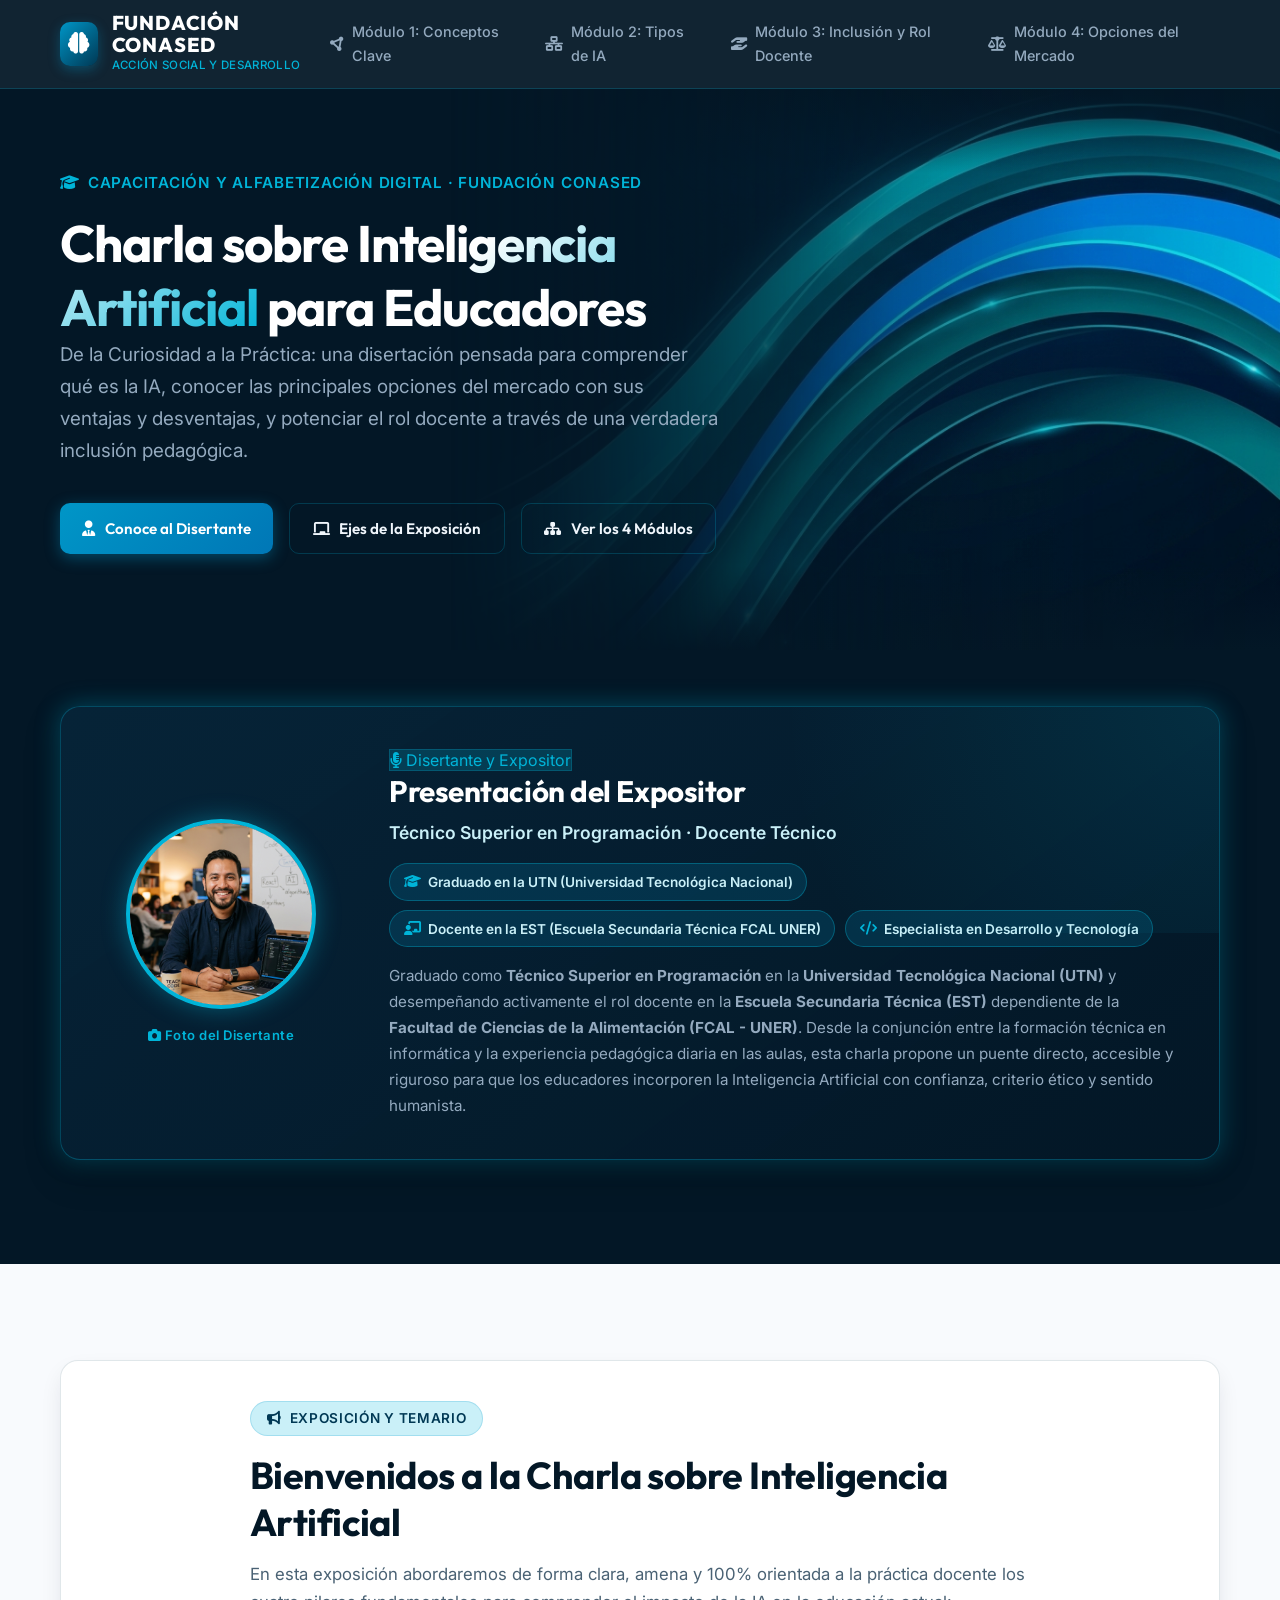
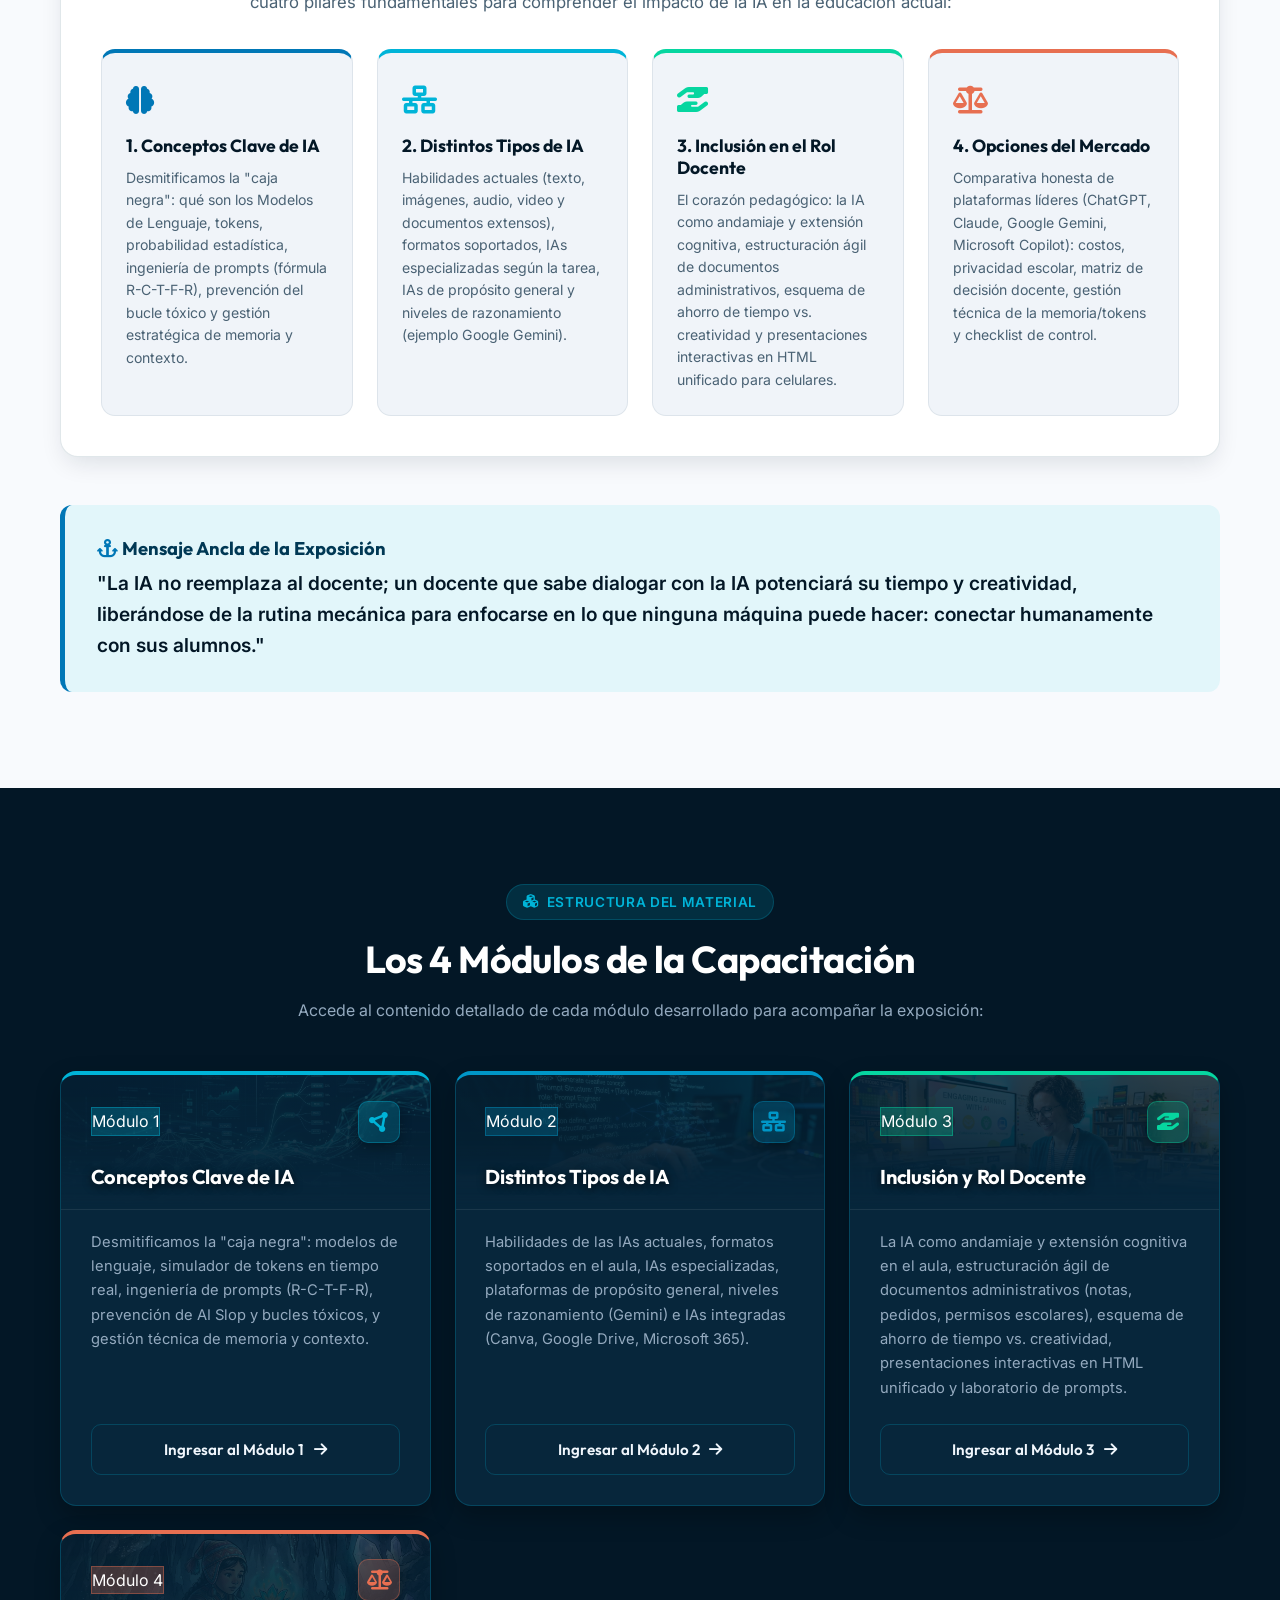
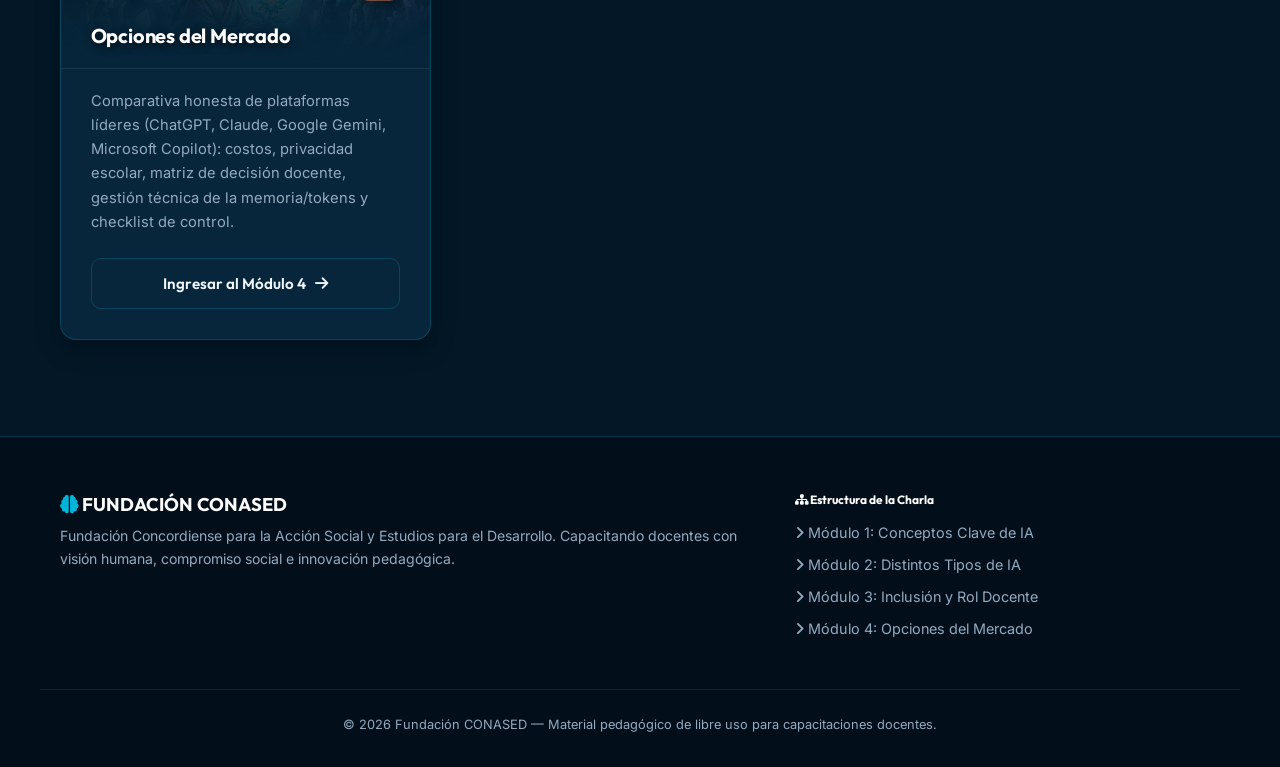
==== commit 74836228: "modificaciones presentación 1.0v" ====
--- a/index.html
+++ b/index.html
@@ -280,7 +280,7 @@
             </div>
             <div style="display: flex; flex-direction: column; flex: 1;">
               <p class="text-muted" style="font-size: 0.92rem; flex: 1; line-height: 1.65; margin-bottom: 0;">
-                Habilidades de las IAs actuales (texto, imagen, audio, video, documentos extensos), formatos soportados en el aula, IAs especializadas, plataformas de propósito general y niveles de razonamiento (Google Gemini).
+                Habilidades de las IAs actuales, formatos soportados en el aula, IAs especializadas, plataformas de propósito general, niveles de razonamiento (Gemini) e IAs integradas (Canva, Google Drive, Microsoft 365).
               </p>
               <div style="margin-top: 1.5rem;">
                 <a href="modulo2.html" class="btn btn-outline" style="width: 100%; justify-content: center;">
--- a/css/styles.css
+++ b/css/styles.css
@@ -481,6 +481,7 @@
 
 #cotidiana .card,
 #especialidades-ia .card,
+#ias-integradas .card,
 #taller-arte .workshop-case-card,
 #guia-html-interactivo .card {
   background: rgba(7, 38, 59, 0.82);
@@ -491,6 +492,7 @@
 
 #cotidiana .card:hover,
 #especialidades-ia .card:hover,
+#ias-integradas .card:hover,
 #taller-arte .workshop-case-card:hover,
 #guia-html-interactivo .card:hover {
   background: rgba(7, 38, 59, 0.94);
@@ -1350,3 +1352,785 @@
   transform: translateY(-1px);
 }
 
+/* ==========================================================================
+   SECCIÓN DISPARADORA DE APERTURA: CERROJO Y BARRIDO LATERAL (Módulo 1)
+   ========================================================================== */
+.section-apertura-pregunta {
+  padding: 3.5rem 0 2rem 0;
+  background: linear-gradient(180deg, var(--conased-navy-dark) 0%, #031c2e 65%, #05263d 100%);
+  position: relative;
+  border-bottom: 1px solid rgba(0, 180, 216, 0.2);
+}
+
+.unlock-question-card {
+  position: relative;
+  width: 100%;
+  min-height: 420px;
+  display: flex;
+  align-items: center;
+  justify-content: center;
+  background: radial-gradient(circle at center, #072e4a 0%, #031726 100%);
+  border: 1px solid rgba(0, 180, 216, 0.35);
+  border-radius: 22px;
+  overflow: hidden;
+  box-shadow: 0 25px 50px -12px rgba(0, 0, 0, 0.7), inset 0 0 40px rgba(0, 180, 216, 0.08);
+  transition: border-color var(--transition-smooth), box-shadow var(--transition-smooth);
+}
+
+.unlock-question-card.unlocked {
+  border-color: rgba(0, 180, 216, 0.6);
+  box-shadow: 0 25px 60px -10px rgba(0, 180, 216, 0.25), inset 0 0 50px rgba(0, 180, 216, 0.12);
+}
+
+/* --- Capa de Contenido: Pregunta Revelada --- */
+.question-reveal-content {
+  position: relative;
+  z-index: 2;
+  width: 100%;
+  max-width: 1020px;
+  padding: 4rem 2rem;
+  text-align: center;
+  opacity: 0;
+  transform: scale(0.92);
+  filter: blur(12px);
+  transition: opacity 0.7s cubic-bezier(0.16, 1, 0.3, 1), transform 0.7s cubic-bezier(0.16, 1, 0.3, 1), filter 0.7s ease;
+  pointer-events: none;
+}
+
+.unlock-question-card.unlocked .question-reveal-content {
+  opacity: 1;
+  transform: scale(1);
+  filter: blur(0);
+  pointer-events: auto;
+  transition-delay: 0.25s;
+}
+
+/* Tipografía significativamente grande comparada con h1 y h2 */
+.question-massive-text {
+  font-family: var(--font-heading);
+  font-size: clamp(2.3rem, 5.2vw, 4.2rem);
+  font-weight: 800;
+  line-height: 1.16;
+  letter-spacing: -0.025em;
+  color: #ffffff;
+  margin-bottom: 0;
+  text-shadow: 0 6px 30px rgba(0, 0, 0, 0.8);
+}
+
+.text-gradient-cyan {
+  background: linear-gradient(135deg, #00b4d8 0%, #90e0ef 45%, #ffffff 100%);
+  -webkit-background-clip: text;
+  -webkit-text-fill-color: transparent;
+  filter: drop-shadow(0 0 25px rgba(0, 180, 216, 0.5));
+}
+
+/* --- Capa de Bloqueo: Puertas de Persiana Lateral --- */
+.curtain-doors-overlay {
+  position: absolute;
+  inset: 0;
+  z-index: 10;
+  display: flex;
+  overflow: hidden;
+  pointer-events: auto;
+}
+
+.curtain-panel {
+  position: absolute;
+  top: 0;
+  bottom: 0;
+  width: 50%;
+  height: 100%;
+  transition: transform 0.9s cubic-bezier(0.77, 0, 0.175, 1);
+  overflow: hidden;
+}
+
+.curtain-panel.curtain-left {
+  left: 0;
+  background: linear-gradient(135deg, #02121d 0%, #052033 60%, #062b46 100%);
+  border-right: 2px solid var(--conased-cyan-bright);
+  transform: translateX(0);
+  box-shadow: 15px 0 45px rgba(0, 0, 0, 0.85);
+}
+
+.curtain-panel.curtain-right {
+  right: 0;
+  background: linear-gradient(225deg, #02121d 0%, #052033 60%, #062b46 100%);
+  border-left: 2px solid var(--conased-cyan-bright);
+  transform: translateX(0);
+  box-shadow: -15px 0 45px rgba(0, 0, 0, 0.85);
+}
+
+/* Texturas y detalles visuales en los paneles */
+.curtain-tech-pattern {
+  position: absolute;
+  inset: 0;
+  background-image: 
+    radial-gradient(circle at 1px 1px, rgba(0, 180, 216, 0.12) 1px, transparent 0),
+    linear-gradient(to right, rgba(0, 180, 216, 0.04) 1px, transparent 1px),
+    linear-gradient(to bottom, rgba(0, 180, 216, 0.04) 1px, transparent 1px);
+  background-size: 28px 28px, 56px 56px, 56px 56px;
+  opacity: 0.7;
+}
+
+.curtain-seam-glow {
+  position: absolute;
+  top: 0;
+  bottom: 0;
+  width: 25px;
+  background: linear-gradient(to right, transparent, rgba(0, 180, 216, 0.2));
+}
+
+.curtain-left .curtain-seam-glow {
+  right: 0;
+}
+
+.curtain-right .curtain-seam-glow {
+  left: 0;
+  transform: scaleX(-1);
+}
+
+/* Animación de Barrido Lateral hacia los costados */
+.unlock-question-card.unlocked .curtain-panel.curtain-left {
+  transform: translateX(-100%);
+}
+
+.unlock-question-card.unlocked .curtain-panel.curtain-right {
+  transform: translateX(100%);
+}
+
+.unlock-question-card.unlocked .curtain-doors-overlay {
+  pointer-events: none;
+}
+
+/* --- Cerrojo Centrado Interactivo --- */
+.cerrojo-btn {
+  position: absolute;
+  top: 50%;
+  left: 50%;
+  transform: translate(-50%, -50%);
+  z-index: 25;
+  background: none;
+  border: none;
+  cursor: pointer;
+  outline: none;
+  display: flex;
+  align-items: center;
+  justify-content: center;
+  transition: transform 0.3s cubic-bezier(0.34, 1.56, 0.64, 1), opacity 0.4s ease;
+}
+
+.cerrojo-btn:hover {
+  transform: translate(-50%, -50%) scale(1.06);
+}
+
+.cerrojo-btn:active {
+  transform: translate(-50%, -50%) scale(0.96);
+}
+
+.cerrojo-icon-shield {
+  position: relative;
+  width: 95px;
+  height: 95px;
+  border-radius: 50%;
+  background: linear-gradient(135deg, #0077b6 0%, #00b4d8 50%, #0096c7 100%);
+  display: flex;
+  align-items: center;
+  justify-content: center;
+  color: #ffffff;
+  font-size: 2.4rem;
+  border: 3px solid rgba(202, 240, 248, 0.75);
+  box-shadow: 0 0 35px rgba(0, 180, 216, 0.65), 0 12px 30px rgba(0, 0, 0, 0.75);
+  transition: all 0.3s cubic-bezier(0.34, 1.56, 0.64, 1);
+}
+
+.cerrojo-btn:hover .cerrojo-icon-shield {
+  box-shadow: 0 0 55px rgba(0, 180, 216, 0.95), 0 15px 35px rgba(0, 0, 0, 0.85);
+  border-color: #ffffff;
+  transform: scale(1.06);
+}
+
+/* Ondas sonar concéntricas */
+.cerrojo-sonar-wave {
+  position: absolute;
+  top: 50%;
+  left: 50%;
+  width: 95px;
+  height: 95px;
+  border-radius: 50%;
+  border: 2px solid rgba(0, 180, 216, 0.8);
+  transform: translate(-50%, -50%) scale(1);
+  animation: cerrojoSonar 2.4s cubic-bezier(0.25, 0.46, 0.45, 0.94) infinite;
+  pointer-events: none;
+  z-index: -1;
+}
+
+.cerrojo-sonar-wave.delay {
+  animation-delay: 1.2s;
+}
+
+@keyframes cerrojoSonar {
+  0% {
+    transform: translate(-50%, -50%) scale(1);
+    opacity: 0.9;
+  }
+  100% {
+    transform: translate(-50%, -50%) scale(2.3);
+    opacity: 0;
+  }
+}
+
+/* Transición de desbloqueo en el cerrojo */
+.unlock-question-card.unlocking .cerrojo-btn {
+  transform: translate(-50%, -50%) scale(1.2);
+}
+
+.unlock-question-card.unlocking .cerrojo-icon-shield {
+  background: linear-gradient(135deg, #06d6a0 0%, #00b4d8 100%);
+  box-shadow: 0 0 60px rgba(6, 214, 160, 0.9), 0 0 90px rgba(0, 180, 216, 0.8);
+  border-color: #ffffff;
+}
+
+.unlock-question-card.unlocked .cerrojo-btn {
+  opacity: 0;
+  transform: translate(-50%, -50%) scale(0.5);
+  pointer-events: none;
+}
+
+/* ==========================================================================
+   MÓDULO 3: BURBUJAS DESPLEGABLES DE EXPLOTACIÓN DOCUMENTAL (SECCIÓN 3)
+   ========================================================================== */
+.task-scenario-header {
+  background: linear-gradient(135deg, rgba(7, 38, 59, 0.92) 0%, rgba(3, 23, 38, 0.96) 100%);
+  border: 1px solid rgba(0, 180, 216, 0.35);
+  border-radius: 18px;
+  padding: 2rem;
+  margin-bottom: 2.25rem;
+  box-shadow: 0 15px 35px rgba(0, 0, 0, 0.3), inset 0 0 30px rgba(0, 180, 216, 0.05);
+  position: relative;
+  overflow: hidden;
+}
+
+.task-scenario-header::before {
+  content: '';
+  position: absolute;
+  top: 0;
+  left: 0;
+  right: 0;
+  height: 4px;
+  background: linear-gradient(90deg, var(--conased-cyan-bright), var(--accent-emerald), var(--conased-cyan));
+}
+
+.task-roles-tags {
+  display: flex;
+  flex-wrap: wrap;
+  gap: 0.65rem;
+  margin-bottom: 1.25rem;
+}
+
+.role-chip {
+  display: inline-flex;
+  align-items: center;
+  gap: 0.45rem;
+  font-size: 0.78rem;
+  font-weight: 600;
+  padding: 0.35rem 0.85rem;
+  border-radius: 50px;
+  background: rgba(0, 180, 216, 0.12);
+  color: var(--conased-cyan-bright);
+  border: 1px solid rgba(0, 180, 216, 0.25);
+  letter-spacing: 0.02em;
+}
+
+.role-chip.emerald {
+  background: rgba(6, 214, 160, 0.12);
+  color: var(--accent-emerald);
+  border-color: rgba(6, 214, 160, 0.25);
+}
+
+.role-chip.amber {
+  background: rgba(245, 158, 11, 0.12);
+  color: #fbbf24;
+  border-color: rgba(245, 158, 11, 0.25);
+}
+
+.task-scenario-body {
+  display: flex;
+  align-items: flex-start;
+  gap: 1.5rem;
+}
+
+.task-scenario-icon {
+  width: 62px;
+  height: 62px;
+  border-radius: 16px;
+  background: linear-gradient(135deg, rgba(0, 180, 216, 0.25), rgba(0, 56, 84, 0.5));
+  border: 1px solid rgba(0, 180, 216, 0.4);
+  display: flex;
+  align-items: center;
+  justify-content: center;
+  color: var(--conased-cyan-bright);
+  font-size: 1.85rem;
+  flex-shrink: 0;
+  box-shadow: 0 8px 20px rgba(0, 180, 216, 0.2);
+}
+
+.task-scenario-info {
+  flex: 1;
+}
+
+.task-pretitle {
+  display: block;
+  font-size: 0.82rem;
+  text-transform: uppercase;
+  letter-spacing: 0.08em;
+  color: var(--conased-cyan-bright);
+  font-weight: 700;
+  margin-bottom: 0.35rem;
+}
+
+.task-main-title {
+  font-size: clamp(1.25rem, 2.8vw, 1.75rem);
+  color: #ffffff;
+  margin-bottom: 0.65rem;
+  line-height: 1.3;
+}
+
+.task-desc {
+  font-size: 0.95rem;
+  color: var(--text-muted-light);
+  line-height: 1.65;
+  margin-bottom: 0;
+}
+
+/* Controles de barra superior */
+.steps-toolbar {
+  display: flex;
+  justify-content: space-between;
+  align-items: center;
+  flex-wrap: wrap;
+  gap: 1rem;
+  margin-bottom: 1.5rem;
+}
+
+.steps-progress-badge {
+  font-size: 0.88rem;
+  color: var(--conased-cyan-light);
+  display: inline-flex;
+  align-items: center;
+  gap: 0.5rem;
+  font-weight: 500;
+}
+
+.btn-toggle-all-steps {
+  background: rgba(0, 180, 216, 0.1);
+  border: 1px solid rgba(0, 180, 216, 0.3);
+  color: var(--conased-cyan-bright);
+  padding: 0.45rem 1rem;
+  border-radius: 8px;
+  font-size: 0.82rem;
+  font-weight: 600;
+  cursor: pointer;
+  display: inline-flex;
+  align-items: center;
+  gap: 0.5rem;
+  transition: all var(--transition-fast);
+}
+
+.btn-toggle-all-steps:hover {
+  background: rgba(0, 180, 216, 0.2);
+  border-color: var(--conased-cyan-bright);
+  color: #ffffff;
+}
+
+/* Lista de Burbujas Desplegables */
+.step-bubbles-list {
+  display: flex;
+  flex-direction: column;
+  gap: 1.15rem;
+}
+
+.step-bubble-item {
+  background: rgba(7, 38, 59, 0.72);
+  backdrop-filter: blur(10px);
+  -webkit-backdrop-filter: blur(10px);
+  border: 1px solid rgba(0, 180, 216, 0.22);
+  border-radius: 16px;
+  transition: all var(--transition-smooth);
+  overflow: hidden;
+}
+
+.step-bubble-item:hover {
+  border-color: rgba(0, 180, 216, 0.45);
+  box-shadow: 0 8px 25px rgba(0, 0, 0, 0.35);
+}
+
+.step-bubble-item.is-open {
+  background: rgba(7, 38, 59, 0.94);
+  border-color: var(--conased-cyan-bright);
+  box-shadow: 0 12px 35px rgba(0, 180, 216, 0.16);
+}
+
+.step-bubble-header {
+  padding: 1.35rem 1.6rem;
+  display: flex;
+  align-items: center;
+  justify-content: space-between;
+  gap: 1.25rem;
+  cursor: pointer;
+  user-select: none;
+  background: transparent;
+  transition: background var(--transition-fast);
+}
+
+.step-bubble-header:hover {
+  background: rgba(0, 180, 216, 0.04);
+}
+
+.step-bubble-left {
+  display: flex;
+  align-items: center;
+  gap: 1.25rem;
+  flex: 1;
+}
+
+.step-number-bubble {
+  width: 48px;
+  height: 48px;
+  border-radius: 50%;
+  background: linear-gradient(135deg, rgba(0, 180, 216, 0.15), rgba(7, 38, 59, 0.9));
+  border: 2px solid var(--conased-cyan);
+  display: flex;
+  align-items: center;
+  justify-content: center;
+  color: var(--conased-cyan-bright);
+  font-family: var(--font-heading);
+  font-weight: 800;
+  font-size: 1.05rem;
+  flex-shrink: 0;
+  transition: all var(--transition-fast);
+  box-shadow: 0 0 15px rgba(0, 180, 216, 0.22);
+}
+
+.step-bubble-item.is-open .step-number-bubble {
+  background: var(--conased-cyan-bright);
+  color: #031726;
+  border-color: #ffffff;
+  box-shadow: 0 0 25px rgba(0, 180, 216, 0.6);
+}
+
+.step-bubble-title {
+  color: #ffffff;
+  font-size: 1.15rem;
+  font-weight: 600;
+  margin-bottom: 0;
+  line-height: 1.35;
+  transition: color var(--transition-fast);
+}
+
+.step-bubble-item.is-open .step-bubble-title {
+  color: var(--conased-cyan-bright);
+}
+
+.step-bubble-toggle-btn {
+  display: flex;
+  align-items: center;
+  gap: 0.65rem;
+  color: var(--text-muted-light);
+  font-size: 0.85rem;
+  font-weight: 500;
+  flex-shrink: 0;
+  transition: color var(--transition-fast);
+}
+
+.step-toggle-icon {
+  width: 34px;
+  height: 34px;
+  border-radius: 50%;
+  background: rgba(0, 180, 216, 0.1);
+  border: 1px solid rgba(0, 180, 216, 0.22);
+  display: flex;
+  align-items: center;
+  justify-content: center;
+  color: var(--conased-cyan-bright);
+  transition: transform 0.35s cubic-bezier(0.16, 1, 0.3, 1), background var(--transition-fast);
+}
+
+.step-bubble-item.is-open .step-toggle-icon {
+  transform: rotate(180deg);
+  background: rgba(0, 180, 216, 0.25);
+  border-color: var(--conased-cyan-bright);
+  color: #ffffff;
+}
+
+/* Cuerpo desplegable */
+.step-bubble-content {
+  display: none;
+  padding: 0 1.6rem 1.6rem 1.6rem;
+  border-top: 1px solid rgba(0, 180, 216, 0.12);
+  margin-top: 0.25rem;
+}
+
+.step-bubble-item.is-open .step-bubble-content {
+  display: block;
+  animation: fadeInStep 0.35s cubic-bezier(0.16, 1, 0.3, 1) forwards;
+}
+
+@keyframes fadeInStep {
+  from {
+    opacity: 0;
+    transform: translateY(-8px);
+  }
+  to {
+    opacity: 1;
+    transform: translateY(0);
+  }
+}
+
+.step-actions-grid {
+  display: grid;
+  grid-template-columns: repeat(auto-fit, minmax(270px, 1fr));
+  gap: 1rem;
+  margin-top: 1.25rem;
+}
+
+.step-action-card {
+  background: rgba(3, 23, 38, 0.7);
+  border: 1px solid rgba(0, 180, 216, 0.16);
+  border-radius: 12px;
+  padding: 1.2rem;
+  display: flex;
+  flex-direction: column;
+  justify-content: space-between;
+  transition: all var(--transition-fast);
+}
+
+.step-action-card:hover {
+  border-color: rgba(0, 180, 216, 0.42);
+  background: rgba(3, 23, 38, 0.9);
+  transform: translateY(-2px);
+  box-shadow: 0 6px 18px rgba(0, 0, 0, 0.25);
+}
+
+.step-action-header {
+  display: flex;
+  align-items: center;
+  gap: 0.65rem;
+  margin-bottom: 0.55rem;
+}
+
+.step-action-header i {
+  color: var(--conased-cyan-bright);
+  font-size: 1rem;
+}
+
+.step-action-header h4 {
+  color: #ffffff;
+  font-size: 0.95rem;
+  margin-bottom: 0;
+  font-weight: 600;
+}
+
+.step-action-text {
+  font-size: 0.88rem;
+  color: var(--text-muted-light);
+  line-height: 1.55;
+  margin-bottom: 0.85rem;
+  flex: 1;
+}
+
+.step-action-tag {
+  display: inline-flex;
+  align-items: center;
+  gap: 0.35rem;
+  font-size: 0.75rem;
+  font-weight: 600;
+  color: #93c5fd;
+  background: rgba(0, 119, 182, 0.15);
+  border: 1px solid rgba(0, 180, 216, 0.2);
+  padding: 0.2rem 0.55rem;
+  border-radius: 6px;
+  align-self: flex-start;
+}
+
+@media (max-width: 768px) {
+  .task-scenario-body {
+    flex-direction: column;
+    gap: 1rem;
+  }
+  .task-scenario-icon {
+    width: 48px;
+    height: 48px;
+    font-size: 1.35rem;
+  }
+  .step-bubble-header {
+    padding: 1rem 1.15rem;
+    gap: 0.85rem;
+  }
+  .step-bubble-left {
+    gap: 0.85rem;
+  }
+  .step-number-bubble {
+    width: 38px;
+    height: 38px;
+    font-size: 0.92rem;
+  }
+  .step-bubble-title {
+    font-size: 1rem;
+  }
+  .step-bubble-content {
+    padding: 0 1.15rem 1.15rem 1.15rem;
+  }
+  .step-bubble-toggle-btn span {
+    display: none;
+  }
+}
+
+/* ==========================================================================
+   MÓDULO 3: INFOGRAFÍA COMPARATIVA DE TIEMPO (SECCIÓN 4)
+   ========================================================================== */
+.time-infographic-grid {
+  display: grid;
+  grid-template-columns: repeat(auto-fit, minmax(320px, 1fr));
+  gap: 1.5rem;
+  margin-top: 2rem;
+}
+
+.time-card-item {
+  background: var(--surface-light);
+  border: 1px solid var(--border-light);
+  border-radius: 16px;
+  padding: 1.6rem 1.5rem;
+  box-shadow: var(--shadow-md);
+  transition: all var(--transition-smooth);
+  display: flex;
+  flex-direction: column;
+  justify-content: space-between;
+  position: relative;
+  overflow: hidden;
+}
+
+.time-card-item:hover {
+  transform: translateY(-4px);
+  box-shadow: var(--shadow-lg);
+  border-color: var(--conased-cyan);
+}
+
+.time-card-header {
+  margin-bottom: 1.25rem;
+  display: flex;
+  align-items: center;
+}
+
+.criteria-badge {
+  display: inline-flex;
+  align-items: center;
+  gap: 0.55rem;
+  background: rgba(0, 119, 182, 0.08);
+  color: var(--conased-teal-deep);
+  border: 1px solid rgba(0, 150, 199, 0.22);
+  padding: 0.45rem 0.95rem;
+  border-radius: 50px;
+  font-size: 0.88rem;
+  font-weight: 700;
+  letter-spacing: 0.01em;
+  line-height: 1.35;
+}
+
+.criteria-badge i {
+  color: var(--conased-cyan-deep);
+  font-size: 0.95rem;
+}
+
+.time-compare-duel {
+  display: flex;
+  align-items: center;
+  justify-content: space-between;
+  gap: 0.75rem;
+  background: var(--surface-light-card);
+  border-radius: 14px;
+  padding: 1.35rem 1rem;
+  border: 1px solid rgba(0, 56, 84, 0.08);
+}
+
+.time-box {
+  flex: 1;
+  text-align: center;
+}
+
+.time-box-label {
+  display: block;
+  font-size: 0.72rem;
+  font-weight: 700;
+  text-transform: uppercase;
+  letter-spacing: 0.06em;
+  margin-bottom: 0.35rem;
+}
+
+.time-box.before .time-box-label {
+  color: #dc2626;
+}
+
+.time-box.after .time-box-label {
+  color: #059669;
+}
+
+.time-stat {
+  display: block;
+  font-family: var(--font-heading);
+  font-size: 2.35rem;
+  font-weight: 800;
+  line-height: 1;
+  letter-spacing: -0.02em;
+}
+
+.time-stat.time-before {
+  color: #dc2626;
+  text-shadow: 0 2px 8px rgba(220, 38, 38, 0.15);
+}
+
+.time-stat.time-after {
+  color: #059669;
+  text-shadow: 0 2px 8px rgba(5, 150, 105, 0.15);
+}
+
+.time-compare-arrow {
+  display: flex;
+  flex-direction: column;
+  align-items: center;
+  gap: 0.35rem;
+  flex-shrink: 0;
+  padding: 0 0.4rem;
+}
+
+.time-compare-arrow i {
+  color: var(--conased-cyan);
+  font-size: 1.35rem;
+}
+
+.reduction-pill {
+  font-size: 0.72rem;
+  font-weight: 800;
+  background: rgba(6, 214, 160, 0.15);
+  color: #047857;
+  border: 1px solid rgba(6, 214, 160, 0.3);
+  padding: 0.15rem 0.5rem;
+  border-radius: 6px;
+  white-space: nowrap;
+}
+
+/* Barra comparativa de proporción */
+.time-ratio-bar {
+  width: 100%;
+  height: 6px;
+  background: rgba(220, 38, 38, 0.18);
+  border-radius: 10px;
+  margin-top: 1rem;
+  overflow: hidden;
+  position: relative;
+}
+
+.time-ratio-fill {
+  height: 100%;
+  background: #059669;
+  border-radius: 10px;
+}
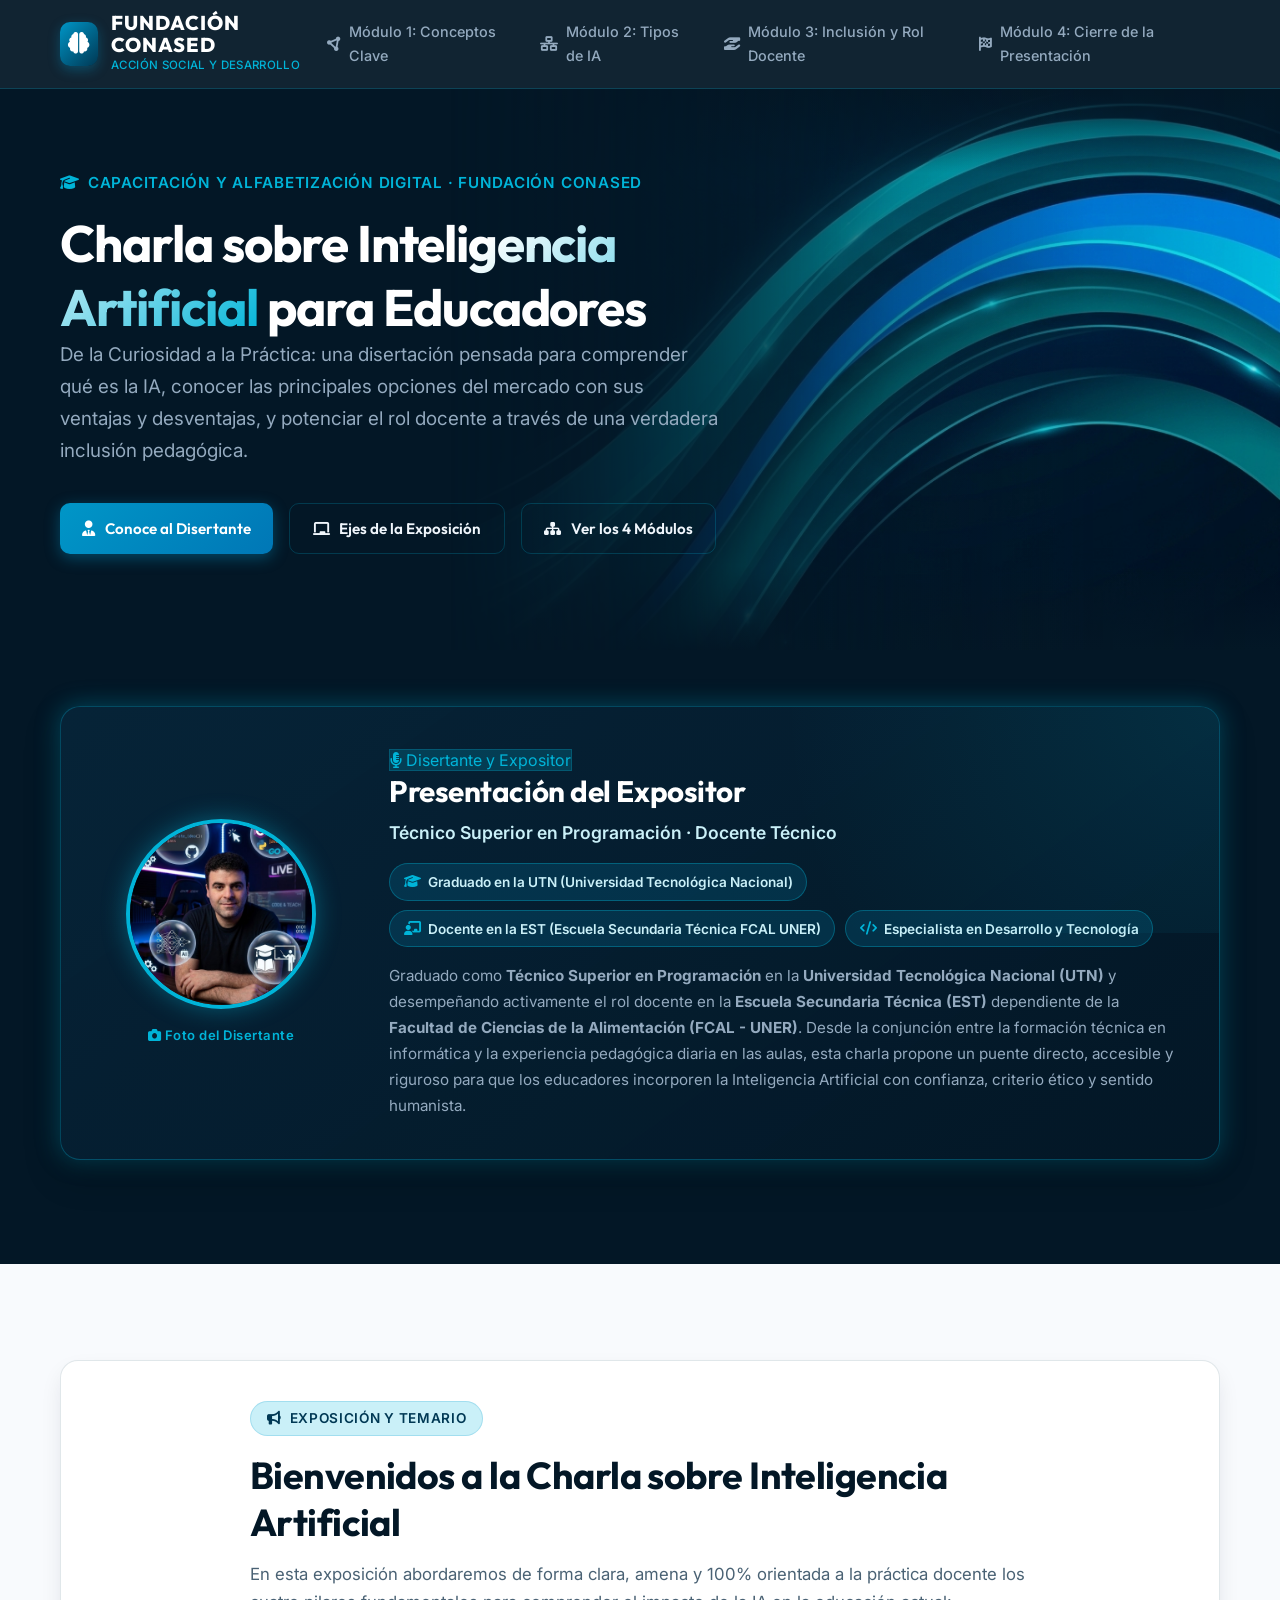
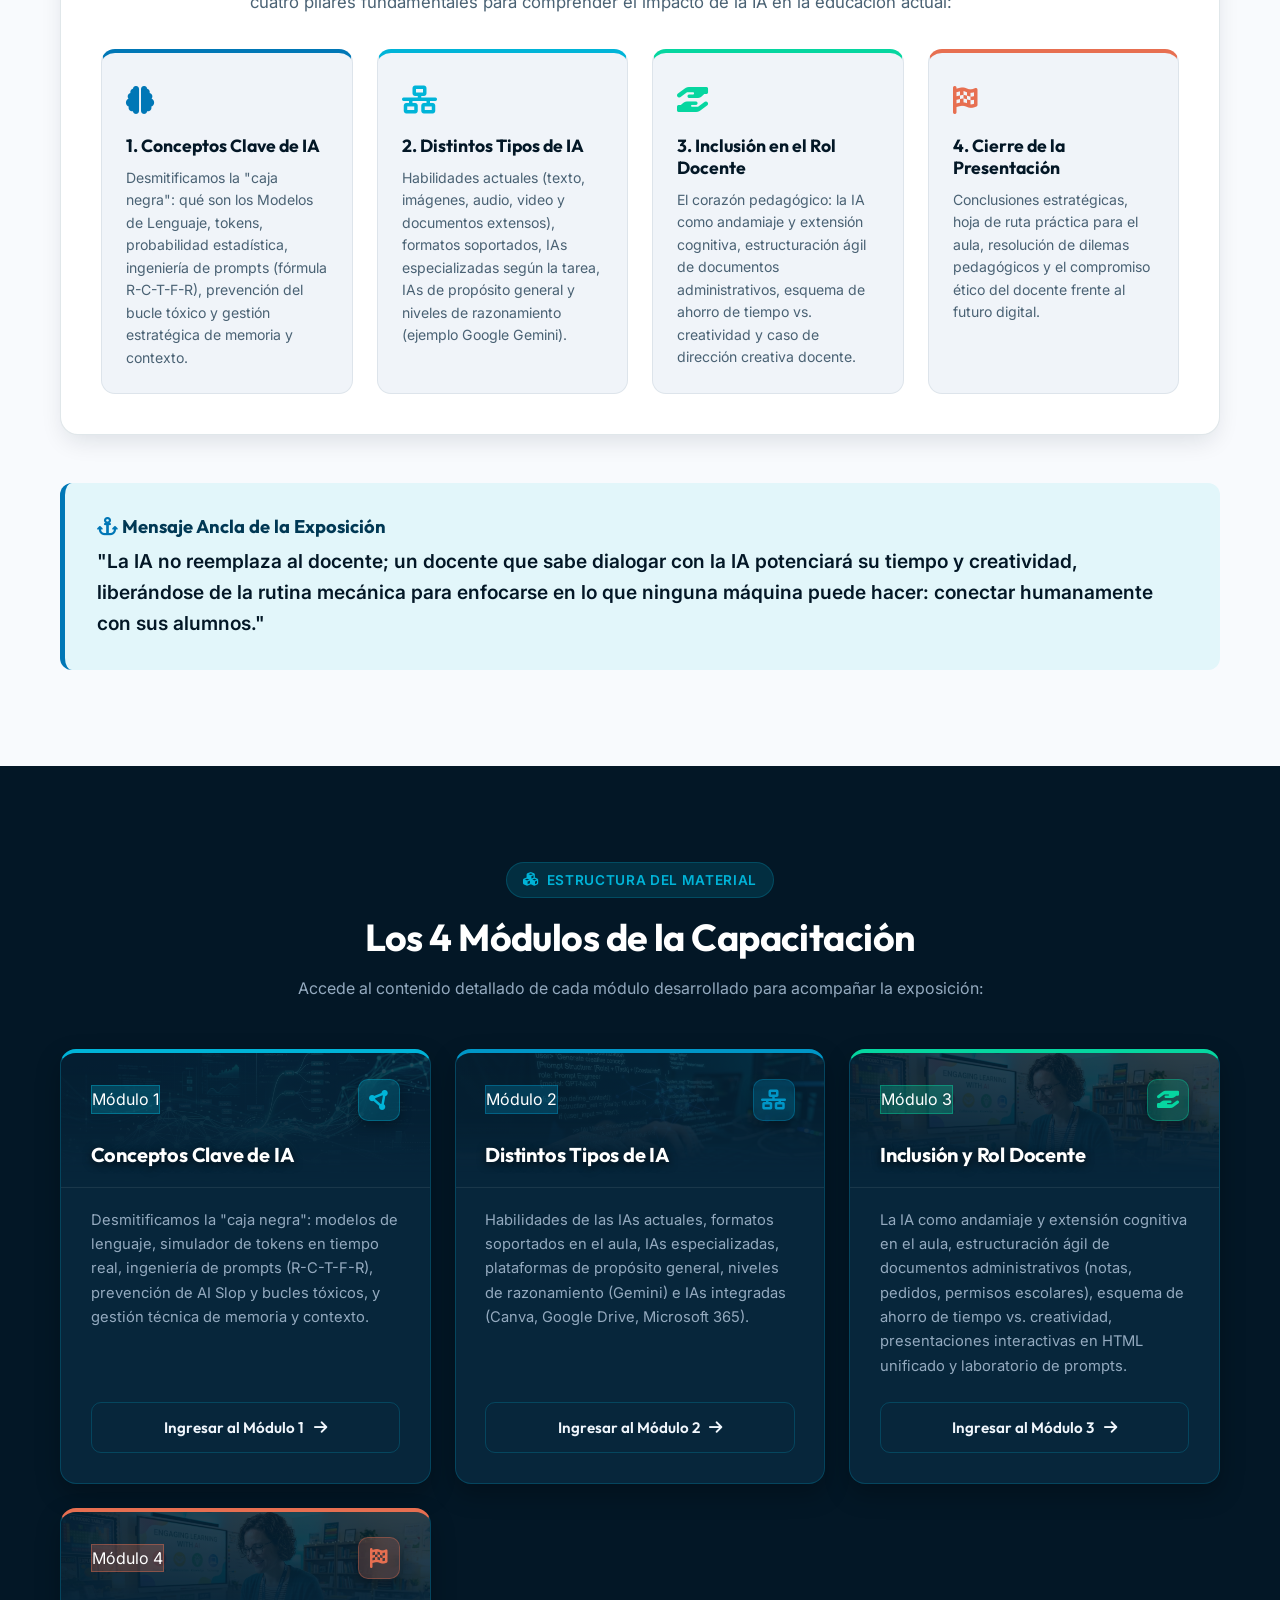
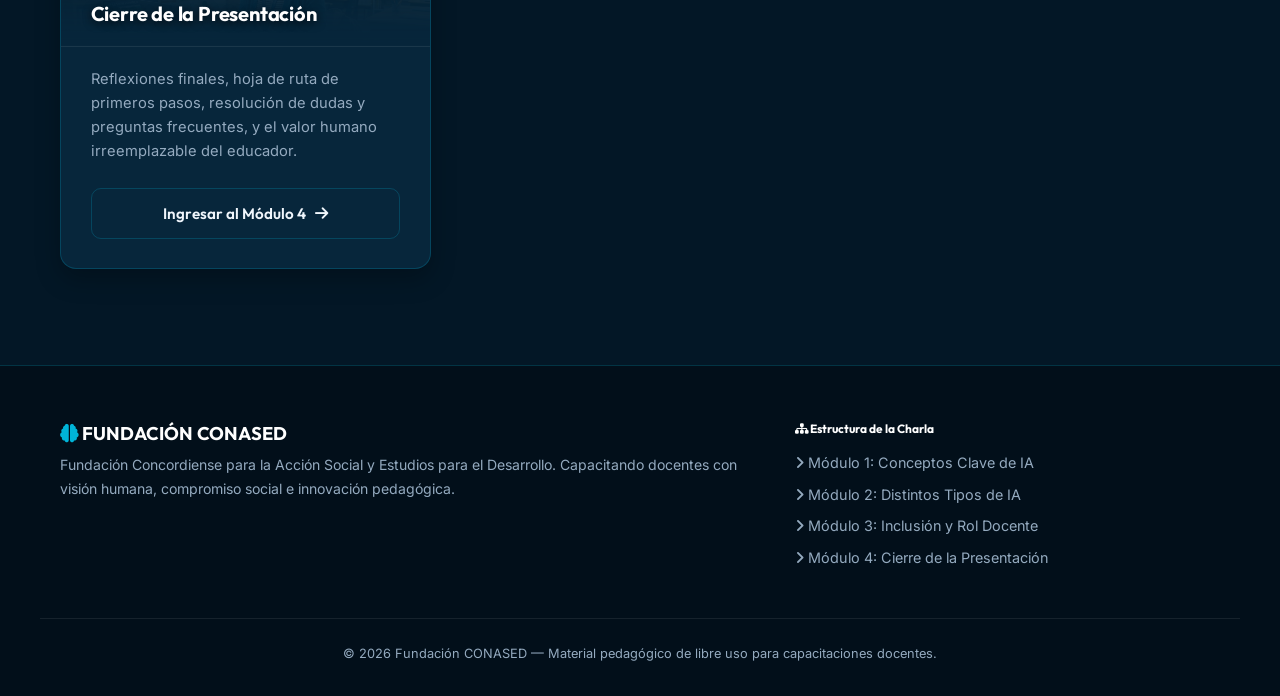
==== commit d44511ac: "version beta" ====
--- a/index.html
+++ b/index.html
@@ -1,20 +1,24 @@
 <!DOCTYPE html>
 <html lang="es">
+
 <head>
   <meta charset="UTF-8">
   <meta name="viewport" content="width=device-width, initial-scale=1.0">
   <title>Charla sobre IA para Educadores | Fundación CONASED</title>
-  <meta name="description" content="Charla sobre Inteligencia Artificial para Educadores: conceptos fundamentales, tipos de IA, opciones del mercado con ventajas y desventajas, y el rol docente en la inclusión digital.">
-  
+  <meta name="description"
+    content="Charla sobre Inteligencia Artificial para Educadores: conceptos fundamentales, tipos de IA, opciones del mercado con ventajas y desventajas, y el rol docente en la inclusión digital.">
+
   <!-- Favicon SVG -->
-  <link rel="icon" href="data:image/svg+xml,<svg xmlns=%22http://www.w3.org/2000/svg%22 viewBox=%220 0 100 100%22><text y=%22.9em%22 font-size=%2290%22>🧠</text></svg>">
-  
+  <link rel="icon"
+    href="data:image/svg+xml,<svg xmlns=%22http://www.w3.org/2000/svg%22 viewBox=%220 0 100 100%22><text y=%22.9em%22 font-size=%2290%22>🧠</text></svg>">
+
   <!-- Font Awesome 6 -->
   <link rel="stylesheet" href="https://cdnjs.cloudflare.com/ajax/libs/font-awesome/6.5.1/css/all.min.css">
-  
+
   <!-- Estilos Globales -->
   <link rel="stylesheet" href="css/styles.css">
 </head>
+
 <body>
 
   <!-- HEADER INSTITUCIONAL CONASED -->
@@ -53,7 +57,7 @@
           </li>
           <li>
             <a href="modulo4.html" class="nav-link">
-              <i class="fa-solid fa-scale-balanced"></i> Módulo 4: Opciones del Mercado
+              <i class="fa-solid fa-flag-checkered"></i> Módulo 4: Cierre de la Presentación
             </a>
           </li>
         </ul>
@@ -73,7 +77,9 @@
           </div>
           <h1>Charla sobre <span>Inteligencia Artificial</span> para Educadores</h1>
           <p class="lead">
-            De la Curiosidad a la Práctica: una disertación pensada para comprender qué es la IA, conocer las principales opciones del mercado con sus ventajas y desventajas, y potenciar el rol docente a través de una verdadera inclusión pedagógica.
+            De la Curiosidad a la Práctica: una disertación pensada para comprender qué es la IA, conocer las
+            principales opciones del mercado con sus ventajas y desventajas, y potenciar el rol docente a través de una
+            verdadera inclusión pedagógica.
           </p>
           <div style="display: flex; gap: 1rem; flex-wrap: wrap;">
             <a href="#disertante" class="btn btn-primary">
@@ -102,22 +108,25 @@
                 <!-- ESPACIO PARA FOTO: Guarda tu imagen como 'images/disertante.jpg' -->
                 <!-- o actualiza la ruta en el atributo src de la etiqueta img -->
                 <!-- ======================================================= -->
-                <img src="images/disertante.jpg" alt="Foto del Disertante" class="avatar-img" onerror="this.style.display='none'; this.nextElementSibling.style.display='flex';">
-                
+                <img src="images/disertante.jpeg" alt="Foto del Disertante" class="avatar-img"
+                  onerror="this.style.display='none'; this.nextElementSibling.style.display='flex';">
+
                 <!-- Fallback estilizado cuando aún no se ha colocado el archivo de foto -->
                 <div class="avatar-placeholder" style="display: none;">
                   <i class="fa-solid fa-user-tie"></i>
                   <span>Tu Foto Aquí</span>
                 </div>
               </div>
-              <span style="font-size: 0.82rem; color: var(--conased-cyan-bright); font-weight: 600; letter-spacing: 0.5px;">
+              <span
+                style="font-size: 0.82rem; color: var(--conased-cyan-bright); font-weight: 600; letter-spacing: 0.5px;">
                 <i class="fa-solid fa-camera"></i> Foto del Disertante
               </span>
             </div>
 
             <!-- Columna Derecha: Datos y Perfil Profesional -->
             <div>
-              <span class="badge-tag" style="background: rgba(0, 180, 216, 0.2); color: var(--conased-cyan-bright); margin-bottom: 0.75rem;">
+              <span class="badge-tag"
+                style="background: rgba(0, 180, 216, 0.2); color: var(--conased-cyan-bright); margin-bottom: 0.75rem;">
                 <i class="fa-solid fa-microphone-lines"></i> Disertante y Expositor
               </span>
               <h2 style="color: #ffffff; font-size: 1.85rem; margin-bottom: 0.5rem;">
@@ -140,8 +149,14 @@
                 </span>
               </div>
 
-              <p style="color: var(--text-muted-light); font-size: 0.95rem; line-height: 1.7; margin-top: 1rem; margin-bottom: 0;">
-                Graduado como <strong>Técnico Superior en Programación</strong> en la <strong>Universidad Tecnológica Nacional (UTN)</strong> y desempeñando activamente el rol docente en la <strong>Escuela Secundaria Técnica (EST)</strong> dependiente de la <strong>Facultad de Ciencias de la Alimentación (FCAL - UNER)</strong>. Desde la conjunción entre la formación técnica en informática y la experiencia pedagógica diaria en las aulas, esta charla propone un puente directo, accesible y riguroso para que los educadores incorporen la Inteligencia Artificial con confianza, criterio ético y sentido humanista.
+              <p
+                style="color: var(--text-muted-light); font-size: 0.95rem; line-height: 1.7; margin-top: 1rem; margin-bottom: 0;">
+                Graduado como <strong>Técnico Superior en Programación</strong> en la <strong>Universidad Tecnológica
+                  Nacional (UTN)</strong> y desempeñando activamente el rol docente en la <strong>Escuela Secundaria
+                  Técnica (EST)</strong> dependiente de la <strong>Facultad de Ciencias de la Alimentación (FCAL -
+                  UNER)</strong>. Desde la conjunción entre la formación técnica en informática y la experiencia
+                pedagógica diaria en las aulas, esta charla propone un puente directo, accesible y riguroso para que los
+                educadores incorporen la Inteligencia Artificial con confianza, criterio ético y sentido humanista.
               </p>
             </div>
           </div>
@@ -159,7 +174,8 @@
             </span>
             <h2 style="color: var(--conased-navy-dark);">Bienvenidos a la Charla sobre Inteligencia Artificial</h2>
             <p class="text-muted" style="font-size: 1.05rem; line-height: 1.7;">
-              En esta exposición abordaremos de forma clara, amena y 100% orientada a la práctica docente los cuatro pilares fundamentales para comprender el impacto de la IA en la educación actual:
+              En esta exposición abordaremos de forma clara, amena y 100% orientada a la práctica docente los cuatro
+              pilares fundamentales para comprender el impacto de la IA en la educación actual:
             </p>
           </div>
 
@@ -172,7 +188,9 @@
               </div>
               <h4>1. Conceptos Clave de IA</h4>
               <p>
-                Desmitificamos la "caja negra": qué son los Modelos de Lenguaje, tokens, probabilidad estadística, ingeniería de prompts (fórmula R-C-T-F-R), prevención del bucle tóxico y gestión estratégica de memoria y contexto.
+                Desmitificamos la "caja negra": qué son los Modelos de Lenguaje, tokens, probabilidad estadística,
+                ingeniería de prompts (fórmula R-C-T-F-R), prevención del bucle tóxico y gestión estratégica de memoria
+                y contexto.
               </p>
             </div>
 
@@ -183,7 +201,9 @@
               </div>
               <h4>2. Distintos Tipos de IA</h4>
               <p>
-                Habilidades actuales (texto, imágenes, audio, video y documentos extensos), formatos soportados, IAs especializadas según la tarea, IAs de propósito general y niveles de razonamiento (ejemplo Google Gemini).
+                Habilidades actuales (texto, imágenes, audio, video y documentos extensos), formatos soportados, IAs
+                especializadas según la tarea, IAs de propósito general y niveles de razonamiento (ejemplo Google
+                Gemini).
               </p>
             </div>
 
@@ -194,30 +214,36 @@
               </div>
               <h4>3. Inclusión en el Rol Docente</h4>
               <p>
-                El corazón pedagógico: la IA como andamiaje y extensión cognitiva, estructuración ágil de documentos administrativos, esquema de ahorro de tiempo vs. creatividad y presentaciones interactivas en HTML unificado para celulares.
-              </p>
-            </div>
-
-            <!-- Pilar 4: Opciones del Mercado -->
+                El corazón pedagógico: la IA como andamiaje y extensión cognitiva, estructuración ágil de documentos
+                administrativos, esquema de ahorro de tiempo vs. creatividad y caso de dirección creativa docente.
+              </p>
+            </div>
+
+            <!-- Pilar 4: Cierre de la Presentación -->
             <div class="welcome-pillar-card" style="border-top: 4px solid var(--accent-amber);">
               <div style="font-size: 1.75rem; color: var(--accent-amber); margin-bottom: 0.75rem;">
-                <i class="fa-solid fa-scale-balanced"></i>
-              </div>
-              <h4>4. Opciones del Mercado</h4>
+                <i class="fa-solid fa-flag-checkered"></i>
+              </div>
+              <h4>4. Cierre de la Presentación</h4>
               <p>
-                Comparativa honesta de plataformas líderes (ChatGPT, Claude, Google Gemini, Microsoft Copilot): costos, privacidad escolar, matriz de decisión docente, gestión técnica de la memoria/tokens y checklist de control.
+                Conclusiones estratégicas, hoja de ruta práctica para el aula, resolución de dilemas pedagógicos y el
+                compromiso ético del docente frente al futuro digital.
               </p>
             </div>
           </div>
         </div>
 
         <!-- Idea Fuerza / Mensaje Ancla -->
-        <div style="background: var(--conased-ice); border-left: 5px solid var(--conased-cyan-deep); border-radius: 12px; padding: 2rem; margin-top: 2rem;">
+        <div
+          style="background: var(--conased-ice); border-left: 5px solid var(--conased-cyan-deep); border-radius: 12px; padding: 2rem; margin-top: 2rem;">
           <h3 style="color: var(--conased-teal-deep); font-size: 1.15rem; margin-bottom: 0.5rem;">
             <i class="fa-solid fa-anchor" style="color: var(--conased-cyan-deep);"></i> Mensaje Ancla de la Exposición
           </h3>
-          <blockquote style="font-size: 1.2rem; font-weight: 600; color: var(--conased-navy-dark); line-height: 1.6; margin: 0;">
-            "La IA no reemplaza al docente; un docente que sabe dialogar con la IA potenciará su tiempo y creatividad, liberándose de la rutina mecánica para enfocarse en lo que ninguna máquina puede hacer: conectar humanamente con sus alumnos."
+          <blockquote
+            style="font-size: 1.2rem; font-weight: 600; color: var(--conased-navy-dark); line-height: 1.6; margin: 0;">
+            "La IA no reemplaza al docente; un docente que sabe dialogar con la IA potenciará su tiempo y creatividad,
+            liberándose de la rutina mecánica para enfocarse en lo que ninguna máquina puede hacer: conectar humanamente
+            con sus alumnos."
           </blockquote>
         </div>
       </div>
@@ -238,13 +264,19 @@
 
         <div class="cards-grid">
           <!-- Módulo 1 -->
-          <div class="card" style="border-top: 4px solid var(--conased-cyan-bright); display: flex; flex-direction: column;">
+          <div class="card"
+            style="border-top: 4px solid var(--conased-cyan-bright); display: flex; flex-direction: column;">
             <div class="card-module-header">
-              <div class="card-module-bg" style="background-image: url('images/ia_fundamentos_redes.jpg');" aria-hidden="true"></div>
+              <div class="card-module-bg" style="background-image: url('images/ia_fundamentos_redes.jpg');"
+                aria-hidden="true"></div>
               <div class="card-module-header-content">
-                <div style="display: flex; justify-content: space-between; align-items: center; margin-bottom: 0.85rem;">
-                  <span class="badge-tag" style="margin-bottom: 0; background: rgba(0, 180, 216, 0.25); border: 1px solid rgba(0, 180, 216, 0.4); color: #ffffff;">Módulo 1</span>
-                  <div class="card-module-icon-box" style="background: rgba(0, 180, 216, 0.2); color: var(--conased-cyan-bright); border: 1px solid rgba(0, 180, 216, 0.35);">
+                <div
+                  style="display: flex; justify-content: space-between; align-items: center; margin-bottom: 0.85rem;">
+                  <span class="badge-tag"
+                    style="margin-bottom: 0; background: rgba(0, 180, 216, 0.25); border: 1px solid rgba(0, 180, 216, 0.4); color: #ffffff;">Módulo
+                    1</span>
+                  <div class="card-module-icon-box"
+                    style="background: rgba(0, 180, 216, 0.2); color: var(--conased-cyan-bright); border: 1px solid rgba(0, 180, 216, 0.35);">
                     <i class="fa-solid fa-circle-nodes"></i>
                   </div>
                 </div>
@@ -253,7 +285,8 @@
             </div>
             <div style="display: flex; flex-direction: column; flex: 1;">
               <p class="text-muted" style="font-size: 0.92rem; flex: 1; line-height: 1.65; margin-bottom: 0;">
-                Desmitificamos la "caja negra": modelos de lenguaje, simulador de tokens en tiempo real, ingeniería de prompts (R-C-T-F-R), prevención de AI Slop y bucles tóxicos, y gestión técnica de memoria y contexto.
+                Desmitificamos la "caja negra": modelos de lenguaje, simulador de tokens en tiempo real, ingeniería de
+                prompts (R-C-T-F-R), prevención de AI Slop y bucles tóxicos, y gestión técnica de memoria y contexto.
               </p>
               <div style="margin-top: 1.5rem;">
                 <a href="modulo1.html" class="btn btn-outline" style="width: 100%; justify-content: center;">
@@ -267,11 +300,16 @@
           <!-- Módulo 2 -->
           <div class="card" style="border-top: 4px solid var(--conased-cyan); display: flex; flex-direction: column;">
             <div class="card-module-header">
-              <div class="card-module-bg" style="background-image: url('images/prompting_teclado_concept.jpg');" aria-hidden="true"></div>
+              <div class="card-module-bg" style="background-image: url('images/prompting_teclado_concept.jpg');"
+                aria-hidden="true"></div>
               <div class="card-module-header-content">
-                <div style="display: flex; justify-content: space-between; align-items: center; margin-bottom: 0.85rem;">
-                  <span class="badge-tag" style="margin-bottom: 0; background: rgba(0, 150, 199, 0.25); border: 1px solid rgba(0, 150, 199, 0.4); color: #ffffff;">Módulo 2</span>
-                  <div class="card-module-icon-box" style="background: rgba(0, 150, 199, 0.2); color: var(--conased-cyan); border: 1px solid rgba(0, 150, 199, 0.35);">
+                <div
+                  style="display: flex; justify-content: space-between; align-items: center; margin-bottom: 0.85rem;">
+                  <span class="badge-tag"
+                    style="margin-bottom: 0; background: rgba(0, 150, 199, 0.25); border: 1px solid rgba(0, 150, 199, 0.4); color: #ffffff;">Módulo
+                    2</span>
+                  <div class="card-module-icon-box"
+                    style="background: rgba(0, 150, 199, 0.2); color: var(--conased-cyan); border: 1px solid rgba(0, 150, 199, 0.35);">
                     <i class="fa-solid fa-network-wired"></i>
                   </div>
                 </div>
@@ -280,7 +318,9 @@
             </div>
             <div style="display: flex; flex-direction: column; flex: 1;">
               <p class="text-muted" style="font-size: 0.92rem; flex: 1; line-height: 1.65; margin-bottom: 0;">
-                Habilidades de las IAs actuales, formatos soportados en el aula, IAs especializadas, plataformas de propósito general, niveles de razonamiento (Gemini) e IAs integradas (Canva, Google Drive, Microsoft 365).
+                Habilidades de las IAs actuales, formatos soportados en el aula, IAs especializadas, plataformas de
+                propósito general, niveles de razonamiento (Gemini) e IAs integradas (Canva, Google Drive, Microsoft
+                365).
               </p>
               <div style="margin-top: 1.5rem;">
                 <a href="modulo2.html" class="btn btn-outline" style="width: 100%; justify-content: center;">
@@ -294,11 +334,16 @@
           <!-- Módulo 3 -->
           <div class="card" style="border-top: 4px solid var(--accent-emerald); display: flex; flex-direction: column;">
             <div class="card-module-header">
-              <div class="card-module-bg" style="background-image: url('images/docente_asistente_ia.jpg');" aria-hidden="true"></div>
+              <div class="card-module-bg" style="background-image: url('images/docente_asistente_ia.jpg');"
+                aria-hidden="true"></div>
               <div class="card-module-header-content">
-                <div style="display: flex; justify-content: space-between; align-items: center; margin-bottom: 0.85rem;">
-                  <span class="badge-tag" style="margin-bottom: 0; background: rgba(6, 214, 160, 0.25); border: 1px solid rgba(6, 214, 160, 0.4); color: #ffffff;">Módulo 3</span>
-                  <div class="card-module-icon-box" style="background: rgba(6, 214, 160, 0.2); color: var(--accent-emerald); border: 1px solid rgba(6, 214, 160, 0.35);">
+                <div
+                  style="display: flex; justify-content: space-between; align-items: center; margin-bottom: 0.85rem;">
+                  <span class="badge-tag"
+                    style="margin-bottom: 0; background: rgba(6, 214, 160, 0.25); border: 1px solid rgba(6, 214, 160, 0.4); color: #ffffff;">Módulo
+                    3</span>
+                  <div class="card-module-icon-box"
+                    style="background: rgba(6, 214, 160, 0.2); color: var(--accent-emerald); border: 1px solid rgba(6, 214, 160, 0.35);">
                     <i class="fa-solid fa-hand-holding-hand"></i>
                   </div>
                 </div>
@@ -307,7 +352,9 @@
             </div>
             <div style="display: flex; flex-direction: column; flex: 1;">
               <p class="text-muted" style="font-size: 0.92rem; flex: 1; line-height: 1.65; margin-bottom: 0;">
-                La IA como andamiaje y extensión cognitiva en el aula, estructuración ágil de documentos administrativos (notas, pedidos, permisos escolares), esquema de ahorro de tiempo vs. creatividad, presentaciones interactivas en HTML unificado y laboratorio de prompts.
+                La IA como andamiaje y extensión cognitiva en el aula, estructuración ágil de documentos administrativos
+                (notas, pedidos, permisos escolares), esquema de ahorro de tiempo vs. creatividad, presentaciones
+                interactivas en HTML unificado y laboratorio de prompts.
               </p>
               <div style="margin-top: 1.5rem;">
                 <a href="modulo3.html" class="btn btn-outline" style="width: 100%; justify-content: center;">
@@ -321,20 +368,26 @@
           <!-- Módulo 4 -->
           <div class="card" style="border-top: 4px solid var(--accent-amber); display: flex; flex-direction: column;">
             <div class="card-module-header">
-              <div class="card-module-bg" style="background-image: url('images/taller_arte_personaje.jpg');" aria-hidden="true"></div>
+              <div class="card-module-bg" style="background-image: url('images/docente_asistente_ia.jpg');"
+                aria-hidden="true"></div>
               <div class="card-module-header-content">
-                <div style="display: flex; justify-content: space-between; align-items: center; margin-bottom: 0.85rem;">
-                  <span class="badge-tag" style="margin-bottom: 0; background: rgba(231, 111, 81, 0.25); border: 1px solid rgba(231, 111, 81, 0.4); color: #ffffff;">Módulo 4</span>
-                  <div class="card-module-icon-box" style="background: rgba(231, 111, 81, 0.2); color: var(--accent-amber); border: 1px solid rgba(231, 111, 81, 0.35);">
-                    <i class="fa-solid fa-scale-balanced"></i>
+                <div
+                  style="display: flex; justify-content: space-between; align-items: center; margin-bottom: 0.85rem;">
+                  <span class="badge-tag"
+                    style="margin-bottom: 0; background: rgba(231, 111, 81, 0.25); border: 1px solid rgba(231, 111, 81, 0.4); color: #ffffff;">Módulo
+                    4</span>
+                  <div class="card-module-icon-box"
+                    style="background: rgba(231, 111, 81, 0.2); color: var(--accent-amber); border: 1px solid rgba(231, 111, 81, 0.35);">
+                    <i class="fa-solid fa-flag-checkered"></i>
                   </div>
                 </div>
-                <h3>Opciones del Mercado</h3>
+                <h3>Cierre de la Presentación</h3>
               </div>
             </div>
             <div style="display: flex; flex-direction: column; flex: 1;">
               <p class="text-muted" style="font-size: 0.92rem; flex: 1; line-height: 1.65; margin-bottom: 0;">
-                Comparativa honesta de plataformas líderes (ChatGPT, Claude, Google Gemini, Microsoft Copilot): costos, privacidad escolar, matriz de decisión docente, gestión técnica de la memoria/tokens y checklist de control.
+                Reflexiones finales, hoja de ruta de primeros pasos, resolución de dudas y preguntas frecuentes, y el
+                valor humano irreemplazable del educador.
               </p>
               <div style="margin-top: 1.5rem;">
                 <a href="modulo4.html" class="btn btn-outline" style="width: 100%; justify-content: center;">
@@ -356,24 +409,28 @@
       <div class="footer-brand">
         <h4><i class="fa-solid fa-brain" style="color: var(--conased-cyan-bright);"></i> FUNDACIÓN CONASED</h4>
         <p style="font-size: 0.88rem; margin-top: 0.5rem;">
-          Fundación Concordiense para la Acción Social y Estudios para el Desarrollo. Capacitando docentes con visión humana, compromiso social e innovación pedagógica.
+          Fundación Concordiense para la Acción Social y Estudios para el Desarrollo. Capacitando docentes con visión
+          humana, compromiso social e innovación pedagógica.
         </p>
       </div>
       <div>
-        <h5 style="color: #ffffff; margin-bottom: 0.85rem;"><i class="fa-solid fa-sitemap"></i> Estructura de la Charla</h5>
+        <h5 style="color: #ffffff; margin-bottom: 0.85rem;"><i class="fa-solid fa-sitemap"></i> Estructura de la Charla
+        </h5>
         <ul class="footer-links">
           <li><a href="modulo1.html"><i class="fa-solid fa-angle-right"></i> Módulo 1: Conceptos Clave de IA</a></li>
           <li><a href="modulo2.html"><i class="fa-solid fa-angle-right"></i> Módulo 2: Distintos Tipos de IA</a></li>
           <li><a href="modulo3.html"><i class="fa-solid fa-angle-right"></i> Módulo 3: Inclusión y Rol Docente</a></li>
-          <li><a href="modulo4.html"><i class="fa-solid fa-angle-right"></i> Módulo 4: Opciones del Mercado</a></li>
+          <li><a href="modulo4.html"><i class="fa-solid fa-angle-right"></i> Módulo 4: Cierre de la Presentación</a></li>
         </ul>
       </div>
     </div>
     <div class="container footer-bottom">
-      <p style="margin-bottom: 0;">&copy; 2026 Fundación CONASED — Material pedagógico de libre uso para capacitaciones docentes.</p>
+      <p style="margin-bottom: 0;">&copy; 2026 Fundación CONASED — Material pedagógico de libre uso para capacitaciones
+        docentes.</p>
     </div>
   </footer>
 
   <script src="js/app.js"></script>
 </body>
-</html>
+
+</html>
--- a/css/styles.css
+++ b/css/styles.css
@@ -2134,3 +2134,824 @@
   background: #059669;
   border-radius: 10px;
 }
+
+/* ==========================================================================
+   MÓDULO 4: CIERRE, AGRADECIMIENTO Y COMPROMISO INSTITUCIONAL CONASED
+   ========================================================================== */
+
+/* Contenedor del Logo Institucional Showcase */
+.conased-showcase-card {
+  background: linear-gradient(135deg, rgba(7, 38, 59, 0.85) 0%, rgba(3, 23, 38, 0.95) 100%);
+  border: 1px solid rgba(0, 180, 216, 0.35);
+  border-radius: 20px;
+  padding: 3rem 2rem;
+  text-align: center;
+  margin-bottom: 3rem;
+  box-shadow: 0 20px 45px rgba(0, 0, 0, 0.35), inset 0 0 35px rgba(0, 180, 216, 0.08);
+  position: relative;
+  overflow: hidden;
+}
+
+.conased-showcase-card::before {
+  content: '';
+  position: absolute;
+  top: 0;
+  left: 0;
+  right: 0;
+  height: 4px;
+  background: linear-gradient(90deg, var(--conased-cyan-bright), var(--accent-emerald), var(--accent-amber));
+}
+
+.conased-logo-badge {
+  display: inline-flex;
+  align-items: center;
+  justify-content: center;
+  background: #ffffff;
+  border-radius: 22px;
+  padding: 1.25rem;
+  width: 170px;
+  height: 170px;
+  margin-bottom: 1.5rem;
+  box-shadow: 0 10px 30px rgba(0, 180, 216, 0.3), 0 0 0 6px rgba(0, 180, 216, 0.15);
+  transition: transform 0.3s ease, box-shadow 0.3s ease;
+}
+
+.conased-logo-badge:hover {
+  transform: translateY(-4px) scale(1.03);
+  box-shadow: 0 15px 40px rgba(0, 180, 216, 0.45), 0 0 0 8px rgba(0, 180, 216, 0.25);
+}
+
+.conased-logo-badge img {
+  width: 100%;
+  height: 100%;
+  object-fit: contain;
+  display: block;
+}
+
+.conased-institution-title {
+  color: #ffffff;
+  font-size: 1.85rem;
+  font-weight: 700;
+  letter-spacing: -0.01em;
+  margin-bottom: 0.5rem;
+}
+
+.conased-institution-sub {
+  color: var(--conased-cyan-bright);
+  font-size: 1.05rem;
+  font-weight: 500;
+  margin-bottom: 1.25rem;
+}
+
+/* Badges de Acciones Institucionales CONASED (Diseño Alternativo: Ícono Protagonista + Solo Título) */
+.conased-badges-grid {
+  display: grid;
+  grid-template-columns: repeat(auto-fill, minmax(210px, 1fr));
+  gap: 1.25rem;
+  margin-top: 2.25rem;
+  margin-bottom: 2.25rem;
+}
+
+.conased-action-badge {
+  background: linear-gradient(145deg, rgba(8, 41, 64, 0.7) 0%, rgba(4, 22, 36, 0.85) 100%);
+  backdrop-filter: blur(10px);
+  -webkit-backdrop-filter: blur(10px);
+  border: 1px solid rgba(0, 180, 216, 0.22);
+  border-radius: 20px;
+  padding: 1.65rem 1.2rem;
+  display: flex;
+  flex-direction: column;
+  align-items: center;
+  justify-content: center;
+  text-align: center;
+  gap: 1rem;
+  transition: all 0.32s cubic-bezier(0.16, 1, 0.3, 1);
+  box-shadow: 0 6px 20px rgba(0, 0, 0, 0.3);
+  position: relative;
+  overflow: hidden;
+  cursor: default;
+}
+
+.conased-action-badge::before {
+  content: '';
+  position: absolute;
+  top: 0;
+  left: 0;
+  right: 0;
+  height: 3px;
+  background: transparent;
+  transition: background 0.3s ease;
+}
+
+.conased-action-badge:hover {
+  transform: translateY(-6px);
+  background: linear-gradient(145deg, rgba(12, 54, 84, 0.85) 0%, rgba(6, 29, 48, 0.95) 100%);
+  box-shadow: 0 14px 34px rgba(0, 0, 0, 0.45);
+}
+
+.conased-action-badge .badge-icon-box {
+  width: 66px;
+  height: 66px;
+  border-radius: 20px;
+  display: flex;
+  align-items: center;
+  justify-content: center;
+  font-size: 1.95rem;
+  transition: transform 0.35s cubic-bezier(0.34, 1.56, 0.64, 1), box-shadow 0.3s ease;
+  box-shadow: 0 6px 20px rgba(0, 0, 0, 0.25);
+  position: relative;
+}
+
+.conased-action-badge:hover .badge-icon-box {
+  transform: scale(1.12);
+}
+
+.conased-action-badge h4 {
+  color: #ffffff;
+  font-size: 1.02rem;
+  font-weight: 700;
+  line-height: 1.35;
+  margin: 0;
+  letter-spacing: 0.01em;
+  transition: color 0.3s ease;
+}
+
+/* Variantes de color y resplandor para los Badges */
+/* 1. Emerald */
+.badge-color-emerald .badge-icon-box {
+  background: rgba(6, 214, 160, 0.16);
+  color: var(--accent-emerald);
+  border: 1px solid rgba(6, 214, 160, 0.4);
+}
+.conased-action-badge.badge-color-emerald:hover {
+  border-color: rgba(6, 214, 160, 0.6);
+  box-shadow: 0 12px 32px rgba(6, 214, 160, 0.22);
+}
+.badge-color-emerald::before { background: var(--accent-emerald); }
+
+/* 2. Cyan */
+.badge-color-cyan .badge-icon-box {
+  background: rgba(0, 180, 216, 0.16);
+  color: var(--conased-cyan-bright);
+  border: 1px solid rgba(0, 180, 216, 0.4);
+}
+.conased-action-badge.badge-color-cyan:hover {
+  border-color: rgba(0, 180, 216, 0.6);
+  box-shadow: 0 12px 32px rgba(0, 180, 216, 0.25);
+}
+.badge-color-cyan::before { background: var(--conased-cyan-bright); }
+
+/* 3. Rose */
+.badge-color-rose .badge-icon-box {
+  background: rgba(244, 63, 94, 0.16);
+  color: #fb7185;
+  border: 1px solid rgba(244, 63, 94, 0.4);
+}
+.conased-action-badge.badge-color-rose:hover {
+  border-color: rgba(244, 63, 94, 0.6);
+  box-shadow: 0 12px 32px rgba(244, 63, 94, 0.22);
+}
+.badge-color-rose::before { background: #fb7185; }
+
+/* 4. Purple */
+.badge-color-purple .badge-icon-box {
+  background: rgba(168, 85, 247, 0.16);
+  color: #c084fc;
+  border: 1px solid rgba(168, 85, 247, 0.4);
+}
+.conased-action-badge.badge-color-purple:hover {
+  border-color: rgba(168, 85, 247, 0.6);
+  box-shadow: 0 12px 32px rgba(168, 85, 247, 0.22);
+}
+.badge-color-purple::before { background: #c084fc; }
+
+/* 5. Amber */
+.badge-color-amber .badge-icon-box {
+  background: rgba(245, 158, 11, 0.16);
+  color: #fbbf24;
+  border: 1px solid rgba(245, 158, 11, 0.4);
+}
+.conased-action-badge.badge-color-amber:hover {
+  border-color: rgba(245, 158, 11, 0.6);
+  box-shadow: 0 12px 32px rgba(245, 158, 11, 0.22);
+}
+.badge-color-amber::before { background: #fbbf24; }
+
+/* 6. Blue */
+.badge-color-blue .badge-icon-box {
+  background: rgba(59, 130, 246, 0.16);
+  color: #60a5fa;
+  border: 1px solid rgba(59, 130, 246, 0.4);
+}
+.conased-action-badge.badge-color-blue:hover {
+  border-color: rgba(59, 130, 246, 0.6);
+  box-shadow: 0 12px 32px rgba(59, 130, 246, 0.22);
+}
+.badge-color-blue::before { background: #60a5fa; }
+
+/* 7. Teal */
+.badge-color-teal .badge-icon-box {
+  background: rgba(20, 184, 166, 0.16);
+  color: #2dd4bf;
+  border: 1px solid rgba(20, 184, 166, 0.4);
+}
+.conased-action-badge.badge-color-teal:hover {
+  border-color: rgba(20, 184, 166, 0.6);
+  box-shadow: 0 12px 32px rgba(20, 184, 166, 0.22);
+}
+.badge-color-teal::before { background: #2dd4bf; }
+
+/* 8. Orange */
+.badge-color-orange .badge-icon-box {
+  background: rgba(249, 115, 22, 0.16);
+  color: #fb923c;
+  border: 1px solid rgba(249, 115, 22, 0.4);
+}
+.conased-action-badge.badge-color-orange:hover {
+  border-color: rgba(249, 115, 22, 0.6);
+  box-shadow: 0 12px 32px rgba(249, 115, 22, 0.22);
+}
+.badge-color-orange::before { background: #fb923c; }
+
+/* 9. Lime */
+.badge-color-lime .badge-icon-box {
+  background: rgba(163, 230, 53, 0.16);
+  color: #a3e635;
+  border: 1px solid rgba(163, 230, 53, 0.4);
+}
+.conased-action-badge.badge-color-lime:hover {
+  border-color: rgba(163, 230, 53, 0.6);
+  box-shadow: 0 12px 32px rgba(163, 230, 53, 0.22);
+}
+.badge-color-lime::before { background: #a3e635; }
+
+/* 10. Indigo */
+.badge-color-indigo .badge-icon-box {
+  background: rgba(129, 140, 248, 0.16);
+  color: #818cf8;
+  border: 1px solid rgba(129, 140, 248, 0.4);
+}
+.conased-action-badge.badge-color-indigo:hover {
+  border-color: rgba(129, 140, 248, 0.6);
+  box-shadow: 0 12px 32px rgba(129, 140, 248, 0.22);
+}
+.badge-color-indigo::before { background: #818cf8; }
+
+/* 11. Red */
+.badge-color-red .badge-icon-box {
+  background: rgba(248, 113, 113, 0.16);
+  color: #f87171;
+  border: 1px solid rgba(248, 113, 113, 0.4);
+}
+.conased-action-badge.badge-color-red:hover {
+  border-color: rgba(248, 113, 113, 0.6);
+  box-shadow: 0 12px 32px rgba(248, 113, 113, 0.22);
+}
+.badge-color-red::before { background: #f87171; }
+
+/* 12. Fuchsia */
+.badge-color-fuchsia .badge-icon-box {
+  background: rgba(232, 121, 249, 0.16);
+  color: #e879f9;
+  border: 1px solid rgba(232, 121, 249, 0.4);
+}
+.conased-action-badge.badge-color-fuchsia:hover {
+  border-color: rgba(232, 121, 249, 0.6);
+  box-shadow: 0 12px 32px rgba(232, 121, 249, 0.22);
+}
+.badge-color-fuchsia::before { background: #e879f9; }
+
+/* Tarjetas de Agradecimiento a la Comunidad */
+.gratitude-grid {
+  display: grid;
+  grid-template-columns: repeat(auto-fit, minmax(280px, 1fr));
+  gap: 1.75rem;
+  margin-bottom: 3rem;
+}
+
+.gratitude-card {
+  background: #ffffff;
+  border: 1px solid var(--border-light);
+  border-radius: 16px;
+  padding: 2.25rem 1.75rem;
+  box-shadow: 0 6px 25px rgba(0, 56, 84, 0.06);
+  position: relative;
+  transition: transform 0.25s ease, box-shadow 0.25s ease;
+  display: flex;
+  flex-direction: column;
+}
+
+.gratitude-card:hover {
+  transform: translateY(-4px);
+  box-shadow: 0 12px 35px rgba(0, 56, 84, 0.12);
+}
+
+.gratitude-card-icon {
+  width: 54px;
+  height: 54px;
+  border-radius: 14px;
+  display: flex;
+  align-items: center;
+  justify-content: center;
+  font-size: 1.4rem;
+  margin-bottom: 1.25rem;
+}
+
+.gratitude-card h3 {
+  color: var(--conased-navy-dark);
+  font-size: 1.25rem;
+  margin-bottom: 0.75rem;
+}
+
+.gratitude-card p {
+  color: #475569;
+  font-size: 0.92rem;
+  line-height: 1.65;
+  margin-bottom: 0;
+  flex: 1;
+}
+
+/* ==========================================================================
+   SECCIÓN CLÍMAX: MUCHAS GRACIAS POR SU ATENCIÓN (CURSIVA + DORADO)
+   ========================================================================== */
+.closing-golden-section {
+  background: radial-gradient(ellipse at center, #092c44 0%, #031726 65%, #010c14 100%);
+  border-top: 2px solid rgba(212, 175, 55, 0.35);
+  border-bottom: 2px solid rgba(212, 175, 55, 0.35);
+  padding: 5.5rem 1.5rem;
+  text-align: center;
+  position: relative;
+  overflow: hidden;
+}
+
+.closing-golden-section::before {
+  content: '';
+  position: absolute;
+  top: -50%;
+  left: 50%;
+  transform: translateX(-50%);
+  width: 600px;
+  height: 600px;
+  background: radial-gradient(circle, rgba(212, 175, 55, 0.12) 0%, transparent 70%);
+  pointer-events: none;
+}
+
+.golden-ribbon-adornment {
+  display: flex;
+  align-items: center;
+  justify-content: center;
+  gap: 1rem;
+  margin-bottom: 1.5rem;
+  color: #d4af37;
+  font-size: 0.95rem;
+}
+
+.golden-ribbon-line {
+  width: 80px;
+  height: 1px;
+  background: linear-gradient(90deg, transparent, #d4af37, transparent);
+}
+
+.golden-climax-text {
+  font-family: 'Great Vibes', 'Playfair Display', cursive, serif;
+  font-size: clamp(3.2rem, 8vw, 6.5rem);
+  font-weight: 400;
+  line-height: 1.15;
+  margin-bottom: 1.5rem;
+  letter-spacing: 0.02em;
+  background: linear-gradient(135deg, #fff275 0%, #ffd700 25%, #f5af19 50%, #d4af37 75%, #aa771c 100%);
+  -webkit-background-clip: text;
+  -webkit-text-fill-color: transparent;
+  filter: drop-shadow(0 4px 18px rgba(212, 175, 55, 0.4));
+  padding: 0.2rem 0;
+}
+
+.golden-closing-quote {
+  max-width: 680px;
+  margin: 0 auto 2rem auto;
+  font-size: 1.15rem;
+  font-style: italic;
+  color: #f8fafc;
+  line-height: 1.7;
+  text-shadow: 0 2px 8px rgba(0, 0, 0, 0.5);
+}
+
+.golden-institution-stamp {
+  display: inline-flex;
+  align-items: center;
+  gap: 0.75rem;
+  padding: 0.6rem 1.5rem;
+  background: rgba(212, 175, 55, 0.08);
+  border: 1px solid rgba(212, 175, 55, 0.3);
+  border-radius: 50px;
+  color: #fef08a;
+  font-size: 0.92rem;
+  font-weight: 600;
+  letter-spacing: 0.04em;
+  text-transform: uppercase;
+}
+
+/* ==========================================================================
+   SECCIÓN 6: EL SALTO CUALITATIVO, EL «¿POR QUÉ?» Y LA CURIOSIDAD DOCENTE
+   ========================================================================== */
+
+/* 1. Banner Monumental de la Pregunta "¿POR QUÉ?" */
+.why-monumental-card {
+  position: relative;
+  background: radial-gradient(ellipse at center, #07263b 0%, #031726 80%, #020e18 100%);
+  border: 1px solid rgba(0, 180, 216, 0.35);
+  border-radius: 20px;
+  padding: 3.25rem 2rem;
+  text-align: center;
+  overflow: hidden;
+  box-shadow: 0 15px 45px rgba(0, 20, 35, 0.35), 0 0 35px rgba(0, 180, 216, 0.15);
+  margin-bottom: 2.5rem;
+}
+
+.why-monumental-card::before {
+  content: '';
+  position: absolute;
+  top: -50%;
+  left: 50%;
+  transform: translateX(-50%);
+  width: 550px;
+  height: 550px;
+  background: radial-gradient(circle, rgba(0, 180, 216, 0.18) 0%, rgba(6, 214, 160, 0.08) 50%, transparent 75%);
+  pointer-events: none;
+  filter: blur(20px);
+}
+
+.why-intro-context {
+  font-size: clamp(1.05rem, 2.2vw, 1.25rem);
+  color: var(--conased-ice);
+  max-width: 820px;
+  margin: 0 auto 1.5rem auto;
+  line-height: 1.7;
+  font-weight: 400;
+  position: relative;
+  z-index: 1;
+}
+
+.why-giant-display {
+  position: relative;
+  z-index: 1;
+  display: inline-flex;
+  flex-direction: column;
+  align-items: center;
+  margin: 0.5rem 0 1.5rem 0;
+}
+
+.why-giant-tag {
+  display: inline-flex;
+  align-items: center;
+  gap: 0.5rem;
+  font-size: 0.85rem;
+  font-weight: 700;
+  letter-spacing: 0.15em;
+  text-transform: uppercase;
+  color: var(--accent-emerald);
+  background: rgba(6, 214, 160, 0.12);
+  border: 1px solid rgba(6, 214, 160, 0.3);
+  padding: 0.35rem 1rem;
+  border-radius: 50px;
+  margin-bottom: 0.75rem;
+}
+
+.why-giant-text {
+  font-family: var(--font-heading);
+  font-size: clamp(3.8rem, 11vw, 7.5rem);
+  font-weight: 900;
+  line-height: 1;
+  letter-spacing: -0.03em;
+  margin: 0;
+  background: linear-gradient(135deg, #caf0f8 0%, #00b4d8 40%, #06d6a0 100%);
+  -webkit-background-clip: text;
+  -webkit-text-fill-color: transparent;
+  filter: drop-shadow(0 6px 25px rgba(0, 180, 216, 0.45));
+  animation: whyTextPulse 4s ease-in-out infinite alternate;
+}
+
+@keyframes whyTextPulse {
+  0% {
+    filter: drop-shadow(0 6px 20px rgba(0, 180, 216, 0.35));
+    transform: scale(1);
+  }
+  100% {
+    filter: drop-shadow(0 8px 30px rgba(6, 214, 160, 0.5));
+    transform: scale(1.015);
+  }
+}
+
+.why-reflection-quote {
+  position: relative;
+  z-index: 1;
+  max-width: 840px;
+  margin: 0 auto;
+  font-size: 1.08rem;
+  color: #e2e8f0;
+  line-height: 1.75;
+  border-top: 1px solid rgba(255, 255, 255, 0.12);
+  padding-top: 1.5rem;
+}
+
+/* 2. Matriz de Contraste de Paradigmas (Método Obsoleto vs Salto Cualitativo) */
+.paradigm-contrast-grid {
+  display: grid;
+  grid-template-columns: 1fr;
+  gap: 1.5rem;
+  margin-bottom: 2.5rem;
+}
+
+@media (min-width: 768px) {
+  .paradigm-contrast-grid {
+    grid-template-columns: 1fr 1fr;
+  }
+}
+
+.paradigm-box {
+  border-radius: 16px;
+  padding: 1.85rem;
+  box-shadow: 0 4px 20px rgba(0, 30, 50, 0.06);
+  transition: transform var(--transition-smooth), box-shadow var(--transition-smooth);
+}
+
+.paradigm-box:hover {
+  transform: translateY(-3px);
+}
+
+.paradigm-obsolete {
+  background: #ffffff;
+  border: 1px solid rgba(231, 111, 81, 0.25);
+  border-top: 5px solid var(--accent-amber);
+}
+
+.paradigm-evolution {
+  background: #ffffff;
+  border: 1px solid rgba(6, 214, 160, 0.3);
+  border-top: 5px solid var(--accent-emerald);
+  box-shadow: 0 6px 25px rgba(6, 214, 160, 0.08);
+}
+
+.paradigm-badge {
+  display: inline-flex;
+  align-items: center;
+  gap: 0.5rem;
+  padding: 0.35rem 0.85rem;
+  border-radius: 6px;
+  font-size: 0.82rem;
+  font-weight: 700;
+  text-transform: uppercase;
+  letter-spacing: 0.05em;
+  margin-bottom: 1rem;
+}
+
+.paradigm-obsolete .paradigm-badge {
+  background: rgba(231, 111, 81, 0.12);
+  color: #c2410c;
+}
+
+.paradigm-evolution .paradigm-badge {
+  background: rgba(6, 214, 160, 0.14);
+  color: #047857;
+}
+
+.paradigm-box h3 {
+  font-size: 1.25rem;
+  margin-bottom: 0.75rem;
+}
+
+.paradigm-obsolete h3 {
+  color: #9a3412;
+}
+
+.paradigm-evolution h3 {
+  color: #065f46;
+}
+
+.paradigm-list {
+  list-style: none;
+  padding: 0;
+  margin: 1rem 0 0 0;
+  display: flex;
+  flex-direction: column;
+  gap: 0.75rem;
+}
+
+.paradigm-list li {
+  font-size: 0.93rem;
+  line-height: 1.6;
+  display: flex;
+  align-items: flex-start;
+  gap: 0.6rem;
+}
+
+.paradigm-obsolete .paradigm-list li i {
+  color: var(--accent-amber);
+  margin-top: 0.25rem;
+  flex-shrink: 0;
+}
+
+.paradigm-evolution .paradigm-list li i {
+  color: var(--accent-emerald);
+  margin-top: 0.25rem;
+  flex-shrink: 0;
+}
+
+/* 3. Marco Controlado de Curiosidad Innata */
+.curiosity-framework-card {
+  background: linear-gradient(135deg, #ffffff 0%, #f0f8fc 100%);
+  border: 1px solid var(--border-light);
+  border-left: 5px solid var(--conased-cyan-bright);
+  border-radius: 16px;
+  padding: 2rem;
+  margin-bottom: 2.75rem;
+  box-shadow: 0 4px 20px rgba(0, 56, 84, 0.06);
+}
+
+.curiosity-pillars-grid {
+  display: grid;
+  grid-template-columns: 1fr;
+  gap: 1.25rem;
+  margin-top: 1.5rem;
+}
+
+@media (min-width: 768px) {
+  .curiosity-pillars-grid {
+    grid-template-columns: repeat(3, 1fr);
+  }
+}
+
+.curiosity-pillar {
+  background: #ffffff;
+  border: 1px solid rgba(0, 119, 182, 0.15);
+  border-radius: 12px;
+  padding: 1.25rem;
+  box-shadow: 0 2px 8px rgba(0, 0, 0, 0.03);
+}
+
+.curiosity-pillar-header {
+  display: flex;
+  align-items: center;
+  gap: 0.65rem;
+  margin-bottom: 0.6rem;
+}
+
+.curiosity-pillar-icon {
+  width: 38px;
+  height: 38px;
+  border-radius: 8px;
+  background: rgba(0, 180, 216, 0.12);
+  color: var(--conased-cyan-deep);
+  display: flex;
+  align-items: center;
+  justify-content: center;
+  font-size: 1.1rem;
+  flex-shrink: 0;
+}
+
+.curiosity-pillar h4 {
+  font-size: 0.98rem;
+  color: var(--conased-navy-dark);
+  margin: 0;
+}
+
+.curiosity-pillar p {
+  font-size: 0.88rem;
+  color: var(--text-muted-dark);
+  line-height: 1.6;
+  margin: 0;
+}
+
+/* 4. Cuadrícula de Ejemplos Disciplinares */
+.discipline-examples-grid {
+  display: grid;
+  grid-template-columns: 1fr;
+  gap: 1.75rem;
+  margin-bottom: 2.5rem;
+}
+
+@media (min-width: 900px) {
+  .discipline-examples-grid {
+    grid-template-columns: 1fr 1fr;
+  }
+}
+
+.discipline-card {
+  background: #ffffff;
+  border: 1px solid var(--border-light);
+  border-radius: 16px;
+  overflow: hidden;
+  box-shadow: 0 6px 20px rgba(0, 56, 84, 0.07);
+  display: flex;
+  flex-direction: column;
+  transition: transform var(--transition-smooth), box-shadow var(--transition-smooth);
+}
+
+.discipline-card:hover {
+  transform: translateY(-4px);
+  box-shadow: 0 12px 30px rgba(0, 56, 84, 0.12);
+}
+
+.discipline-card-header {
+  padding: 1.25rem 1.5rem;
+  display: flex;
+  align-items: center;
+  justify-content: space-between;
+  border-bottom: 1px solid var(--border-light);
+}
+
+.discipline-title-group {
+  display: flex;
+  align-items: center;
+  gap: 0.75rem;
+}
+
+.discipline-icon-badge {
+  width: 44px;
+  height: 44px;
+  border-radius: 10px;
+  display: flex;
+  align-items: center;
+  justify-content: center;
+  font-size: 1.25rem;
+}
+
+.discipline-title-group h3 {
+  font-size: 1.15rem;
+  color: var(--conased-navy-dark);
+  margin: 0;
+}
+
+.discipline-body {
+  padding: 1.5rem;
+  display: flex;
+  flex-direction: column;
+  gap: 1.15rem;
+  flex: 1;
+}
+
+.discipline-shift-summary {
+  background: #f8fafd;
+  border-radius: 8px;
+  padding: 0.85rem 1rem;
+  font-size: 0.88rem;
+  line-height: 1.6;
+  border-left: 3px solid var(--text-muted-light);
+}
+
+.discipline-shift-summary strong {
+  display: block;
+  font-size: 0.82rem;
+  text-transform: uppercase;
+  letter-spacing: 0.04em;
+  margin-bottom: 0.2rem;
+}
+
+.discipline-procedure-box {
+  background: rgba(0, 119, 182, 0.05);
+  border: 1px dashed rgba(0, 119, 182, 0.3);
+  border-radius: 10px;
+  padding: 1rem 1.15rem;
+}
+
+.discipline-procedure-box h4 {
+  font-size: 0.92rem;
+  color: var(--conased-cyan-deep);
+  margin-bottom: 0.4rem;
+  display: flex;
+  align-items: center;
+  gap: 0.5rem;
+}
+
+.discipline-procedure-box p {
+  font-size: 0.89rem;
+  color: #334155;
+  line-height: 1.65;
+  margin: 0;
+}
+
+.discipline-justification-box {
+  background: rgba(6, 214, 160, 0.1);
+  border: 1px solid rgba(6, 214, 160, 0.35);
+  border-radius: 10px;
+  padding: 1rem 1.15rem;
+  margin-top: auto;
+}
+
+.discipline-justification-box h4 {
+  font-size: 0.92rem;
+  color: #047857;
+  margin-bottom: 0.4rem;
+  display: flex;
+  align-items: center;
+  gap: 0.5rem;
+}
+
+.discipline-justification-box p {
+  font-size: 0.89rem;
+  color: #064e3b;
+  line-height: 1.65;
+  margin: 0;
+}
+
+
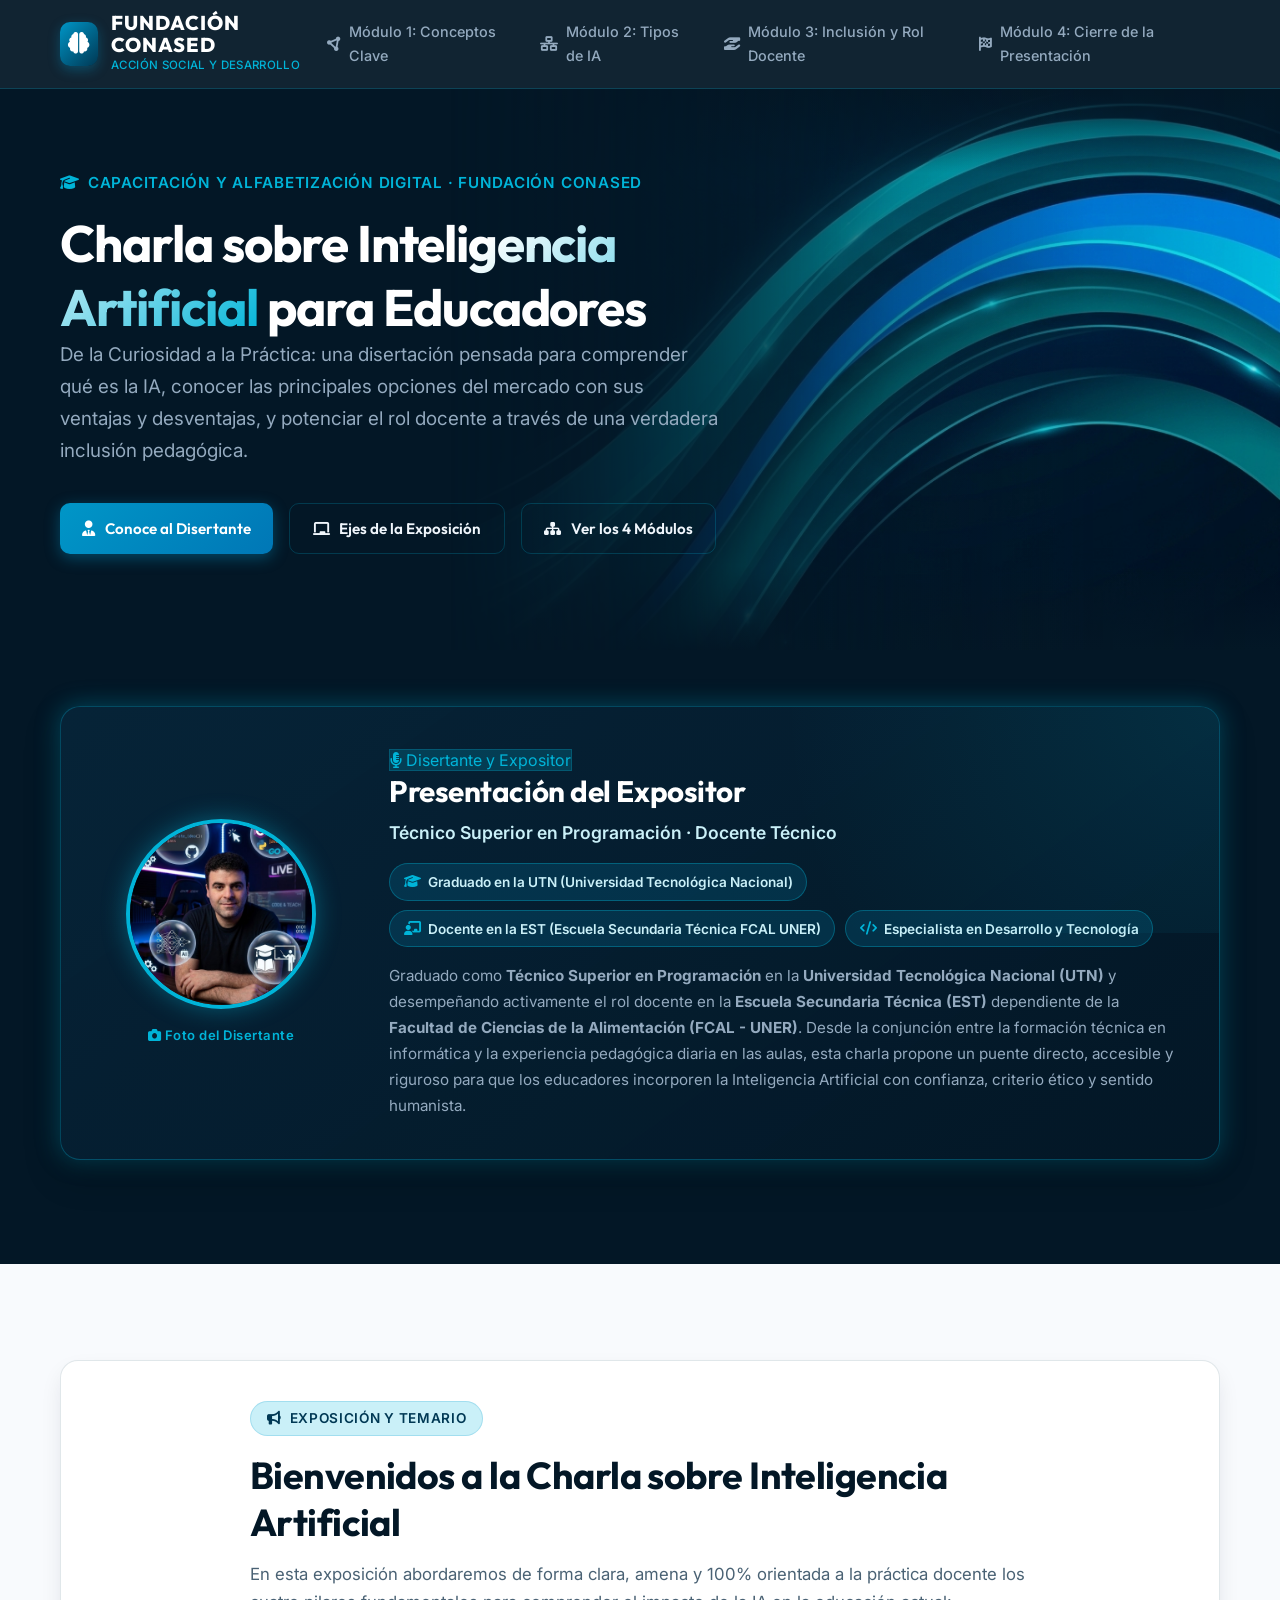
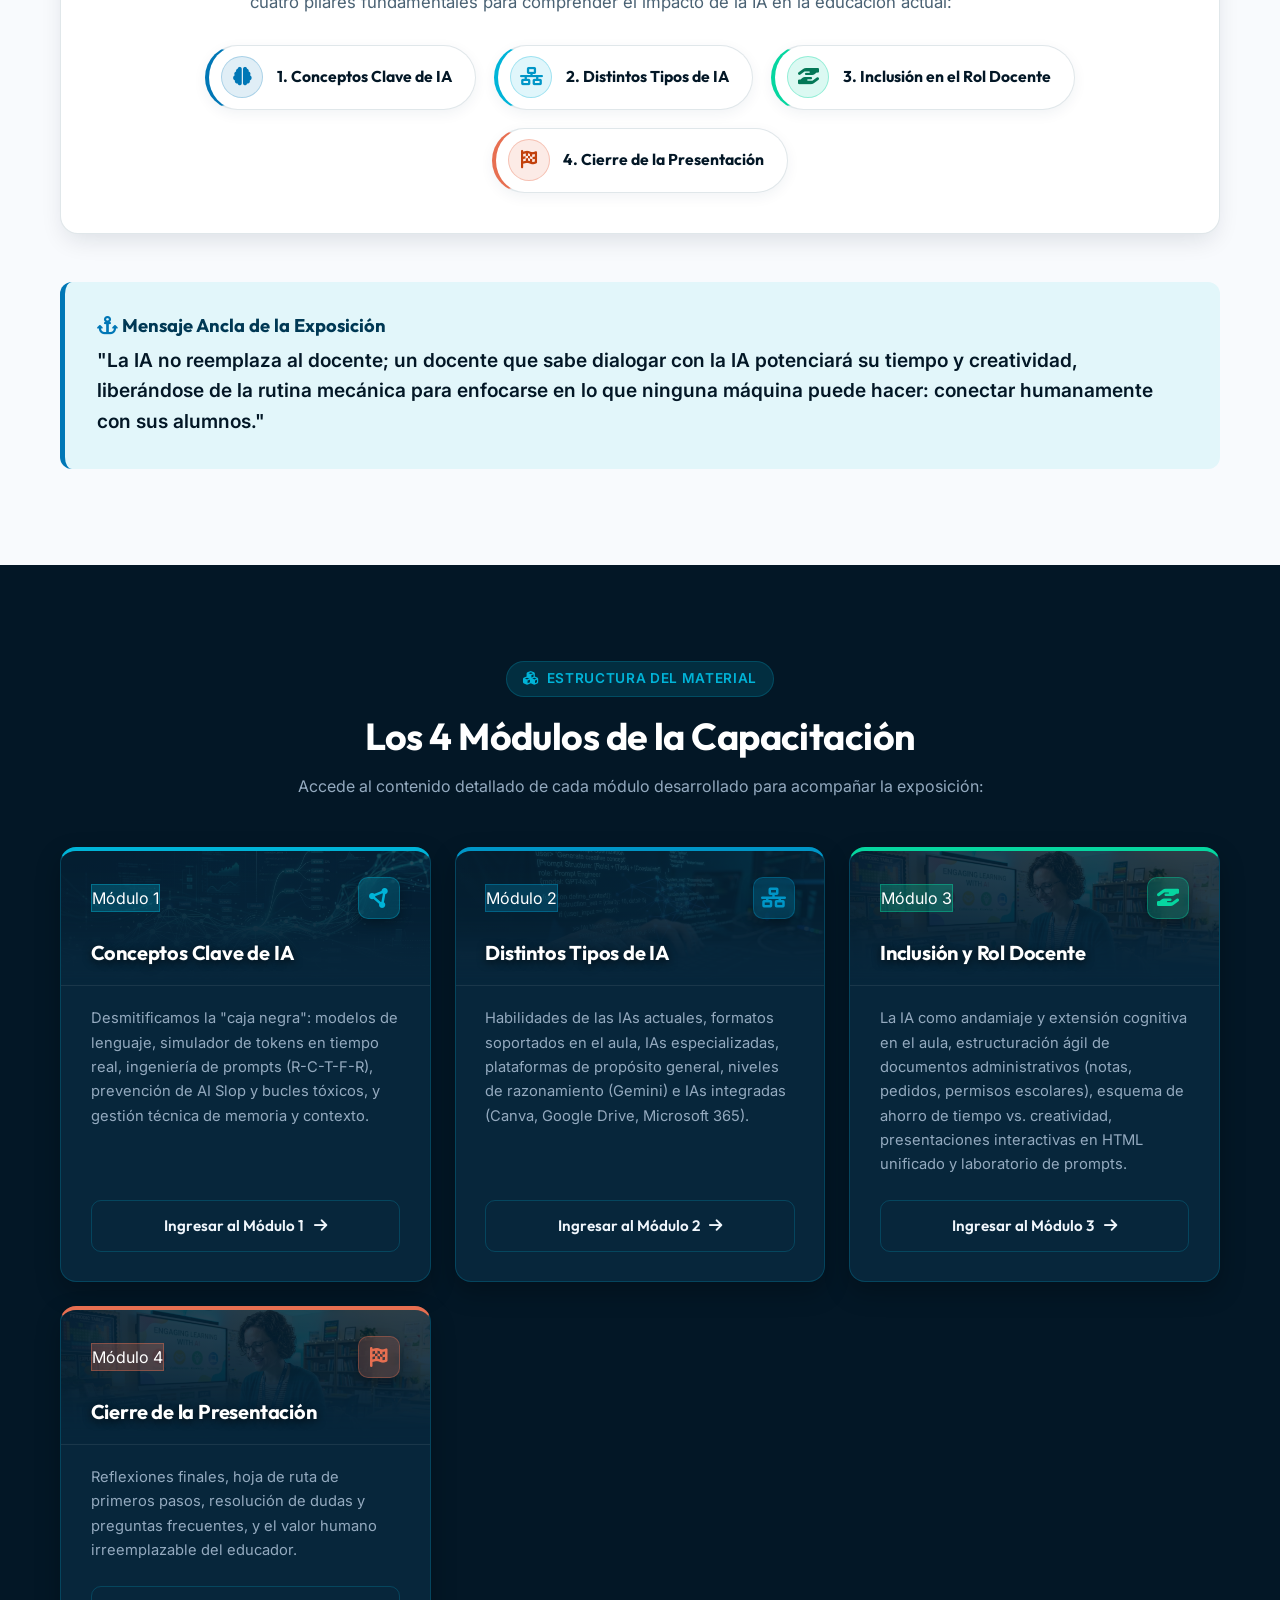
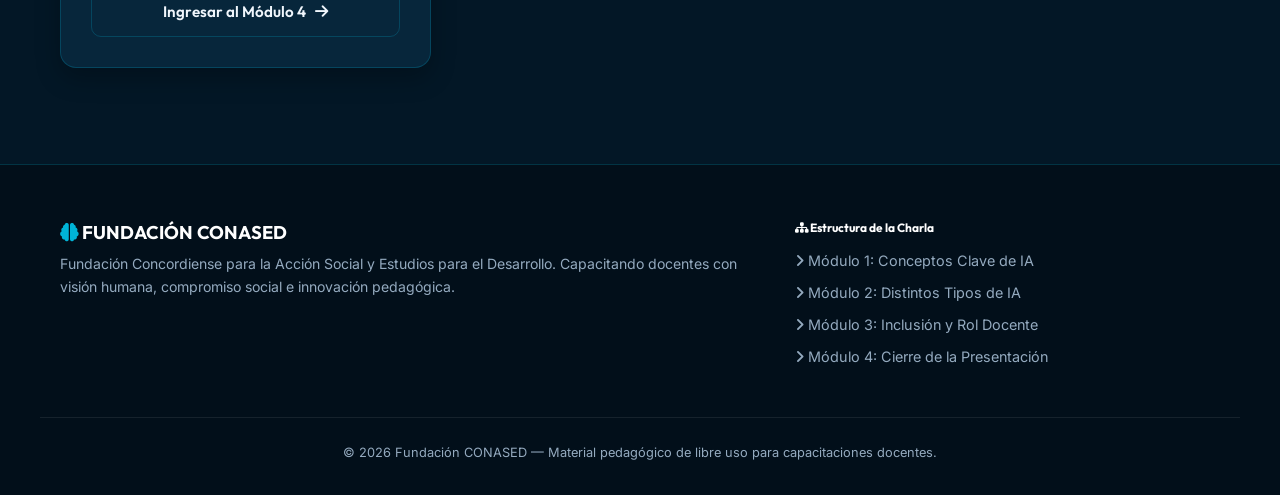
==== commit ad771c9f: "minor fixes 2" ====
--- a/index.html
+++ b/index.html
@@ -179,57 +179,39 @@
             </p>
           </div>
 
-          <!-- Los 4 Ejes de la Exposición -->
-          <div class="welcome-pillars-grid">
-            <!-- Pilar 1: Conceptos de IA -->
-            <div class="welcome-pillar-card" style="border-top: 4px solid var(--conased-cyan-deep);">
-              <div style="font-size: 1.75rem; color: var(--conased-cyan-deep); margin-bottom: 0.75rem;">
+          <!-- Los 4 Ejes de la Exposición (Badges Compactos) -->
+          <div class="welcome-pillars-badges">
+            <!-- 1. Conceptos Clave de IA -->
+            <a href="modulo1.html" class="welcome-pillar-badge pillar-badge-cyan-deep" title="Ir al Módulo 1: Conceptos Clave de IA">
+              <div class="pillar-badge-icon">
                 <i class="fa-solid fa-brain"></i>
               </div>
-              <h4>1. Conceptos Clave de IA</h4>
-              <p>
-                Desmitificamos la "caja negra": qué son los Modelos de Lenguaje, tokens, probabilidad estadística,
-                ingeniería de prompts (fórmula R-C-T-F-R), prevención del bucle tóxico y gestión estratégica de memoria
-                y contexto.
-              </p>
-            </div>
-
-            <!-- Pilar 2: Tipos de IA -->
-            <div class="welcome-pillar-card" style="border-top: 4px solid var(--conased-cyan-bright);">
-              <div style="font-size: 1.75rem; color: var(--conased-cyan-bright); margin-bottom: 0.75rem;">
+              <span class="pillar-badge-title">1. Conceptos Clave de IA</span>
+            </a>
+
+            <!-- 2. Distintos Tipos de IA -->
+            <a href="modulo2.html" class="welcome-pillar-badge pillar-badge-cyan-bright" title="Ir al Módulo 2: Distintos Tipos de IA">
+              <div class="pillar-badge-icon">
                 <i class="fa-solid fa-network-wired"></i>
               </div>
-              <h4>2. Distintos Tipos de IA</h4>
-              <p>
-                Habilidades actuales (texto, imágenes, audio, video y documentos extensos), formatos soportados, IAs
-                especializadas según la tarea, IAs de propósito general y niveles de razonamiento (ejemplo Google
-                Gemini).
-              </p>
-            </div>
-
-            <!-- Pilar 3: Inclusión en el Rol Docente y en el Aula -->
-            <div class="welcome-pillar-card" style="border-top: 4px solid var(--accent-emerald);">
-              <div style="font-size: 1.75rem; color: var(--accent-emerald); margin-bottom: 0.75rem;">
+              <span class="pillar-badge-title">2. Distintos Tipos de IA</span>
+            </a>
+
+            <!-- 3. Inclusión en el Rol Docente -->
+            <a href="modulo3.html" class="welcome-pillar-badge pillar-badge-emerald" title="Ir al Módulo 3: Inclusión en el Rol Docente">
+              <div class="pillar-badge-icon">
                 <i class="fa-solid fa-hand-holding-hand"></i>
               </div>
-              <h4>3. Inclusión en el Rol Docente</h4>
-              <p>
-                El corazón pedagógico: la IA como andamiaje y extensión cognitiva, estructuración ágil de documentos
-                administrativos, esquema de ahorro de tiempo vs. creatividad y caso de dirección creativa docente.
-              </p>
-            </div>
-
-            <!-- Pilar 4: Cierre de la Presentación -->
-            <div class="welcome-pillar-card" style="border-top: 4px solid var(--accent-amber);">
-              <div style="font-size: 1.75rem; color: var(--accent-amber); margin-bottom: 0.75rem;">
+              <span class="pillar-badge-title">3. Inclusión en el Rol Docente</span>
+            </a>
+
+            <!-- 4. Cierre de la Presentación -->
+            <a href="modulo4.html" class="welcome-pillar-badge pillar-badge-amber" title="Ir al Módulo 4: Cierre de la Presentación">
+              <div class="pillar-badge-icon">
                 <i class="fa-solid fa-flag-checkered"></i>
               </div>
-              <h4>4. Cierre de la Presentación</h4>
-              <p>
-                Conclusiones estratégicas, hoja de ruta práctica para el aula, resolución de dilemas pedagógicos y el
-                compromiso ético del docente frente al futuro digital.
-              </p>
-            </div>
+              <span class="pillar-badge-title">4. Cierre de la Presentación</span>
+            </a>
           </div>
         </div>
 
--- a/css/styles.css
+++ b/css/styles.css
@@ -1333,6 +1333,125 @@
   font-size: 0.88rem;
   line-height: 1.6;
   margin-bottom: 0;
+}
+
+/* Badges Compactos de los 4 Ejes de la Exposición */
+.welcome-pillars-badges {
+  display: flex;
+  flex-wrap: wrap;
+  gap: 1.15rem;
+  justify-content: center;
+  align-items: stretch;
+  margin-top: 1.75rem;
+}
+
+.welcome-pillar-badge {
+  display: inline-flex;
+  align-items: center;
+  gap: 0.85rem;
+  background: #ffffff;
+  border: 1px solid var(--border-light);
+  border-radius: 50px;
+  padding: 0.65rem 1.45rem 0.65rem 0.75rem;
+  box-shadow: 0 4px 14px rgba(0, 56, 84, 0.06);
+  transition: all 0.25s cubic-bezier(0.16, 1, 0.3, 1);
+  text-decoration: none;
+  cursor: pointer;
+}
+
+.welcome-pillar-badge:hover {
+  transform: translateY(-3px);
+  box-shadow: 0 8px 24px rgba(0, 56, 84, 0.12);
+}
+
+.welcome-pillar-badge .pillar-badge-icon {
+  width: 42px;
+  height: 42px;
+  border-radius: 50%;
+  display: flex;
+  align-items: center;
+  justify-content: center;
+  font-size: 1.15rem;
+  flex-shrink: 0;
+  transition: transform 0.25s ease;
+}
+
+.welcome-pillar-badge:hover .pillar-badge-icon {
+  transform: scale(1.1);
+}
+
+.welcome-pillar-badge .pillar-badge-title {
+  font-family: var(--font-heading);
+  font-size: 0.98rem;
+  font-weight: 700;
+  color: var(--conased-navy-dark);
+  white-space: nowrap;
+}
+
+/* 1. Conceptos Clave (Cian Profundo) */
+.pillar-badge-cyan-deep {
+  border-left: 4px solid var(--conased-cyan-deep);
+}
+.pillar-badge-cyan-deep .pillar-badge-icon {
+  background: rgba(0, 119, 182, 0.12);
+  color: var(--conased-cyan-deep);
+  border: 1px solid rgba(0, 119, 182, 0.25);
+}
+.pillar-badge-cyan-deep:hover {
+  border-color: rgba(0, 119, 182, 0.4);
+  border-left-color: var(--conased-cyan-deep);
+}
+
+/* 2. Tipos de IA (Cian Brillante) */
+.pillar-badge-cyan-bright {
+  border-left: 4px solid var(--conased-cyan-bright);
+}
+.pillar-badge-cyan-bright .pillar-badge-icon {
+  background: rgba(0, 180, 216, 0.12);
+  color: var(--conased-cyan);
+  border: 1px solid rgba(0, 180, 216, 0.3);
+}
+.pillar-badge-cyan-bright:hover {
+  border-color: rgba(0, 180, 216, 0.45);
+  border-left-color: var(--conased-cyan-bright);
+}
+
+/* 3. Inclusión en el Rol Docente (Esmeralda) */
+.pillar-badge-emerald {
+  border-left: 4px solid var(--accent-emerald);
+}
+.pillar-badge-emerald .pillar-badge-icon {
+  background: rgba(6, 214, 160, 0.14);
+  color: #047857;
+  border: 1px solid rgba(6, 214, 160, 0.35);
+}
+.pillar-badge-emerald:hover {
+  border-color: rgba(6, 214, 160, 0.5);
+  border-left-color: var(--accent-emerald);
+}
+
+/* 4. Cierre de la Presentación (Ámbar / Naranja) */
+.pillar-badge-amber {
+  border-left: 4px solid var(--accent-amber);
+}
+.pillar-badge-amber .pillar-badge-icon {
+  background: rgba(231, 111, 81, 0.14);
+  color: #c2410c;
+  border: 1px solid rgba(231, 111, 81, 0.35);
+}
+.pillar-badge-amber:hover {
+  border-color: rgba(231, 111, 81, 0.5);
+  border-left-color: var(--accent-amber);
+}
+
+@media (max-width: 640px) {
+  .welcome-pillars-badges {
+    flex-direction: column;
+    align-items: stretch;
+  }
+  .welcome-pillar-badge {
+    width: 100%;
+  }
 }
 
 /* --- Demostrador Unificado de Diapositivas HTML (Módulo 3) --- */
@@ -2203,12 +2322,62 @@
   margin-bottom: 1.25rem;
 }
 
+/* Badge Introductorio a las Acciones de Fundación CONASED */
+.conased-intro-badge-container {
+  display: flex;
+  justify-content: center;
+  margin: 1.5rem auto 1.5rem auto;
+}
+
+.conased-intro-badge {
+  display: inline-flex;
+  align-items: center;
+  gap: 0.85rem;
+  background: linear-gradient(145deg, rgba(8, 41, 64, 0.75) 0%, rgba(4, 22, 36, 0.9) 100%);
+  backdrop-filter: blur(10px);
+  -webkit-backdrop-filter: blur(10px);
+  border: 1px solid rgba(0, 180, 216, 0.35);
+  border-radius: 50px;
+  padding: 0.65rem 1.6rem 0.65rem 0.85rem;
+  box-shadow: 0 6px 20px rgba(0, 0, 0, 0.3), 0 0 16px rgba(0, 180, 216, 0.12);
+  transition: all 0.3s cubic-bezier(0.16, 1, 0.3, 1);
+}
+
+.conased-intro-badge:hover {
+  transform: translateY(-2px);
+  border-color: rgba(0, 180, 216, 0.6);
+  box-shadow: 0 10px 28px rgba(0, 0, 0, 0.45), 0 0 22px rgba(0, 180, 216, 0.22);
+}
+
+.conased-intro-badge-icon {
+  width: 40px;
+  height: 40px;
+  border-radius: 50%;
+  background: rgba(0, 180, 216, 0.18);
+  color: var(--conased-cyan-bright);
+  border: 1px solid rgba(0, 180, 216, 0.4);
+  display: flex;
+  align-items: center;
+  justify-content: center;
+  font-size: 1.15rem;
+  box-shadow: 0 4px 12px rgba(0, 0, 0, 0.25);
+  flex-shrink: 0;
+}
+
+.conased-intro-badge-text {
+  color: #e0f2fe;
+  font-family: var(--font-heading);
+  font-size: 1.02rem;
+  font-weight: 700;
+  letter-spacing: 0.01em;
+}
+
 /* Badges de Acciones Institucionales CONASED (Diseño Alternativo: Ícono Protagonista + Solo Título) */
 .conased-badges-grid {
   display: grid;
   grid-template-columns: repeat(auto-fill, minmax(210px, 1fr));
   gap: 1.25rem;
-  margin-top: 2.25rem;
+  margin-top: 1.75rem;
   margin-bottom: 2.25rem;
 }
 
@@ -2421,54 +2590,96 @@
 }
 .badge-color-fuchsia::before { background: #e879f9; }
 
-/* Tarjetas de Agradecimiento a la Comunidad */
-.gratitude-grid {
-  display: grid;
-  grid-template-columns: repeat(auto-fit, minmax(280px, 1fr));
-  gap: 1.75rem;
-  margin-bottom: 3rem;
-}
-
-.gratitude-card {
+/* Badges de Agradecimiento a los Presentes (Sección Clara) */
+.gratitude-badges-wrap {
+  display: flex;
+  flex-wrap: wrap;
+  justify-content: center;
+  gap: 1.5rem;
+  margin-bottom: 3.5rem;
+}
+
+.gratitude-badge {
   background: #ffffff;
   border: 1px solid var(--border-light);
-  border-radius: 16px;
-  padding: 2.25rem 1.75rem;
-  box-shadow: 0 6px 25px rgba(0, 56, 84, 0.06);
-  position: relative;
-  transition: transform 0.25s ease, box-shadow 0.25s ease;
-  display: flex;
-  flex-direction: column;
-}
-
-.gratitude-card:hover {
-  transform: translateY(-4px);
-  box-shadow: 0 12px 35px rgba(0, 56, 84, 0.12);
-}
-
-.gratitude-card-icon {
-  width: 54px;
-  height: 54px;
-  border-radius: 14px;
+  border-radius: 50px;
+  padding: 0.85rem 1.85rem 0.85rem 1rem;
+  display: inline-flex;
+  align-items: center;
+  gap: 1.15rem;
+  box-shadow: 0 4px 20px rgba(0, 56, 84, 0.06);
+  transition: all 0.3s cubic-bezier(0.16, 1, 0.3, 1);
+  cursor: default;
+}
+
+.gratitude-badge:hover {
+  transform: translateY(-3px);
+  box-shadow: 0 10px 30px rgba(0, 56, 84, 0.12);
+}
+
+.gratitude-badge-icon {
+  width: 48px;
+  height: 48px;
+  border-radius: 50%;
   display: flex;
   align-items: center;
   justify-content: center;
-  font-size: 1.4rem;
-  margin-bottom: 1.25rem;
-}
-
-.gratitude-card h3 {
+  font-size: 1.25rem;
+  flex-shrink: 0;
+  transition: transform 0.3s ease;
+}
+
+.gratitude-badge:hover .gratitude-badge-icon {
+  transform: scale(1.1);
+}
+
+.gratitude-badge-text {
+  font-family: var(--font-heading);
+  font-size: 1.08rem;
+  font-weight: 700;
   color: var(--conased-navy-dark);
-  font-size: 1.25rem;
-  margin-bottom: 0.75rem;
-}
-
-.gratitude-card p {
-  color: #475569;
-  font-size: 0.92rem;
-  line-height: 1.65;
-  margin-bottom: 0;
-  flex: 1;
+}
+
+/* Color Emerald (Docentes) */
+.gratitude-badge-emerald {
+  border-left: 5px solid var(--accent-emerald);
+}
+.gratitude-badge-emerald .gratitude-badge-icon {
+  background: rgba(6, 214, 160, 0.15);
+  color: #047857;
+  border: 1px solid rgba(6, 214, 160, 0.35);
+}
+.gratitude-badge-emerald:hover {
+  border-color: rgba(6, 214, 160, 0.5);
+  border-left-color: var(--accent-emerald);
+}
+
+/* Color Cyan (Equipos Directivos) */
+.gratitude-badge-cyan {
+  border-left: 5px solid var(--conased-cyan-deep);
+}
+.gratitude-badge-cyan .gratitude-badge-icon {
+  background: rgba(0, 150, 199, 0.15);
+  color: var(--conased-cyan-deep);
+  border: 1px solid rgba(0, 150, 199, 0.35);
+}
+.gratitude-badge-cyan:hover {
+  border-color: rgba(0, 150, 199, 0.5);
+  border-left-color: var(--conased-cyan-deep);
+}
+
+/* Color Amber (Comunidad en General) */
+.gratitude-badge-amber {
+  border-left: 5px solid var(--accent-amber);
+}
+.gratitude-badge-amber .gratitude-badge-icon {
+  background: rgba(231, 111, 81, 0.15);
+  color: #c2410c;
+  border: 1px solid rgba(231, 111, 81, 0.35);
+}
+.gratitude-badge-amber:hover {
+  border-color: rgba(231, 111, 81, 0.5);
+  border-left-color: var(--accent-amber);
 }
 
 /* ==========================================================================
@@ -2595,10 +2806,15 @@
 .why-giant-display {
   position: relative;
   z-index: 1;
-  display: inline-flex;
+  display: flex;
   flex-direction: column;
   align-items: center;
-  margin: 0.5rem 0 1.5rem 0;
+  justify-content: center;
+  margin: 0.75rem auto 1.75rem auto;
+  height: auto;
+  min-height: auto;
+  overflow: visible;
+  width: 100%;
 }
 
 .why-giant-tag {
@@ -2619,16 +2835,23 @@
 
 .why-giant-text {
   font-family: var(--font-heading);
-  font-size: clamp(3.8rem, 11vw, 7.5rem);
+  font-size: clamp(3.5rem, 10vw, 7rem);
   font-weight: 900;
-  line-height: 1;
-  letter-spacing: -0.03em;
-  margin: 0;
+  line-height: 1.3;
+  height: auto;
+  min-height: auto;
+  padding: 0.35rem 1.25rem;
+  box-sizing: border-box;
+  letter-spacing: -0.02em;
+  margin: 0 auto;
+  display: inline-block;
   background: linear-gradient(135deg, #caf0f8 0%, #00b4d8 40%, #06d6a0 100%);
   -webkit-background-clip: text;
+  background-clip: text;
   -webkit-text-fill-color: transparent;
   filter: drop-shadow(0 6px 25px rgba(0, 180, 216, 0.45));
   animation: whyTextPulse 4s ease-in-out infinite alternate;
+  overflow: visible;
 }
 
 @keyframes whyTextPulse {
@@ -2728,6 +2951,51 @@
   color: #065f46;
 }
 
+.paradigm-badges-wrap {
+  display: flex;
+  flex-wrap: wrap;
+  gap: 0.65rem;
+  margin-top: 1.35rem;
+}
+
+.paradigm-item-badge {
+  display: inline-flex;
+  align-items: center;
+  gap: 0.5rem;
+  padding: 0.55rem 1rem;
+  border-radius: 50px;
+  font-size: 0.88rem;
+  font-weight: 600;
+  line-height: 1.3;
+  box-shadow: 0 2px 8px rgba(0, 0, 0, 0.04);
+  transition: transform var(--transition-smooth), box-shadow var(--transition-smooth);
+}
+
+.paradigm-item-badge:hover {
+  transform: translateY(-2px);
+  box-shadow: 0 4px 14px rgba(0, 0, 0, 0.08);
+}
+
+.paradigm-item-badge.obsolete-badge {
+  background: rgba(239, 68, 68, 0.1);
+  color: #c53030;
+  border: 1px solid rgba(239, 68, 68, 0.3);
+}
+
+.paradigm-item-badge.obsolete-badge i {
+  color: #e53e3e;
+}
+
+.paradigm-item-badge.evolution-badge {
+  background: rgba(6, 214, 160, 0.14);
+  color: #047857;
+  border: 1px solid rgba(6, 214, 160, 0.38);
+}
+
+.paradigm-item-badge.evolution-badge i {
+  color: var(--accent-emerald);
+}
+
 .paradigm-list {
   list-style: none;
   padding: 0;
